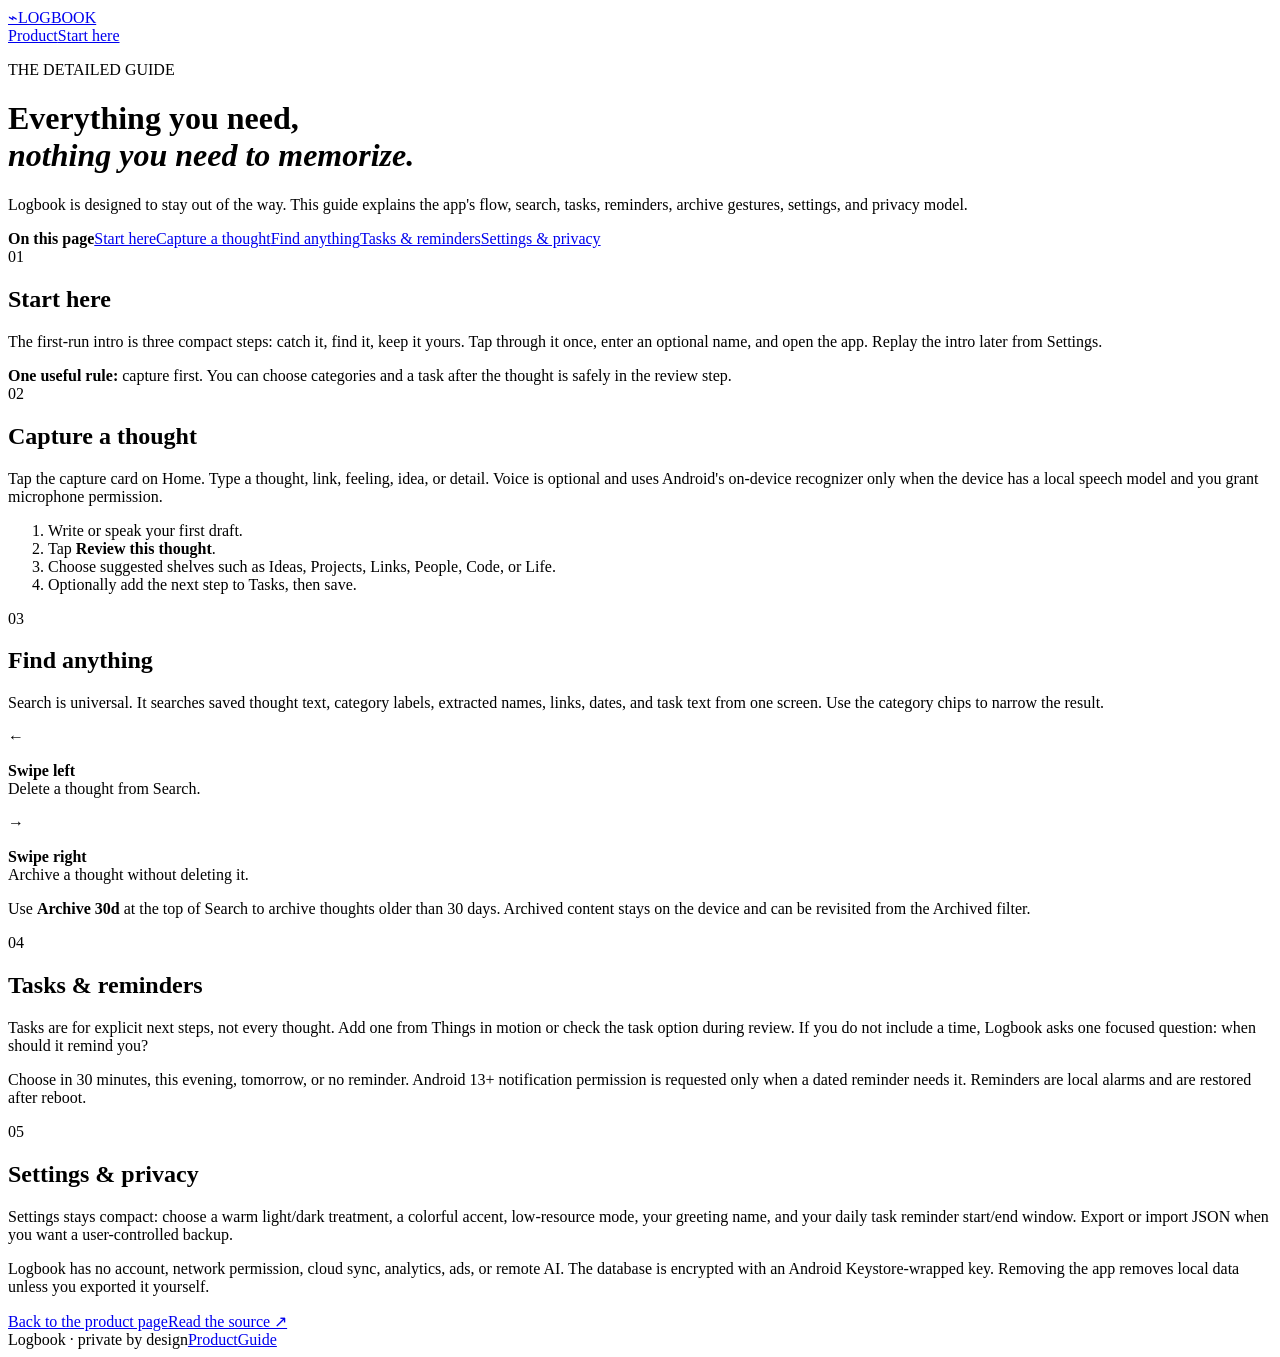
==== docs/guide.html @ 924b65ed "Revert "Use the existing Logbook mark on product pages" This reverts commit a0105488e9191dcb1bc52278" ====
<!doctype html>
<html lang="en"><head><meta charset="utf-8"><meta name="viewport" content="width=device-width,initial-scale=1"><title>How to use Logbook</title><meta name="description" content="A detailed guide to capturing, finding, archiving, and reminding yourself with Logbook."><link rel="stylesheet" href="/logbook/site.css"></head>
<body><header class="topbar"><a class="brand" href="./"><span class="mark">⌁</span><span>LOGBOOK</span></a><nav><a href="./">Product</a><a class="button small" href="#start">Start here</a></nav></header><main class="wrap guide"><div class="guide-intro"><p class="eyebrow">THE DETAILED GUIDE</p><h1>Everything you need,<br><em>nothing you need to memorize.</em></h1><p class="lede">Logbook is designed to stay out of the way. This guide explains the app's flow, search, tasks, reminders, archive gestures, settings, and privacy model.</p></div><aside class="toc"><b>On this page</b><a href="#start">Start here</a><a href="#capture">Capture a thought</a><a href="#find">Find anything</a><a href="#tasks">Tasks & reminders</a><a href="#settings">Settings & privacy</a></aside><section id="start" class="guide-section"><span class="number">01</span><div><h2>Start here</h2><p>The first-run intro is three compact steps: catch it, find it, keep it yours. Tap through it once, enter an optional name, and open the app. Replay the intro later from Settings.</p><div class="note"><b>One useful rule:</b> capture first. You can choose categories and a task after the thought is safely in the review step.</div></div></section><section id="capture" class="guide-section"><span class="number">02</span><div><h2>Capture a thought</h2><p>Tap the capture card on Home. Type a thought, link, feeling, idea, or detail. Voice is optional and uses Android's on-device recognizer only when the device has a local speech model and you grant microphone permission.</p><ol><li>Write or speak your first draft.</li><li>Tap <b>Review this thought</b>.</li><li>Choose suggested shelves such as Ideas, Projects, Links, People, Code, or Life.</li><li>Optionally add the next step to Tasks, then save.</li></ol></div></section><section id="find" class="guide-section"><span class="number">03</span><div><h2>Find anything</h2><p>Search is universal. It searches saved thought text, category labels, extracted names, links, dates, and task text from one screen. Use the category chips to narrow the result.</p><div class="gesture"><span>←</span><p><b>Swipe left</b><br>Delete a thought from Search.</p><span>→</span><p><b>Swipe right</b><br>Archive a thought without deleting it.</p></div><p>Use <b>Archive 30d</b> at the top of Search to archive thoughts older than 30 days. Archived content stays on the device and can be revisited from the Archived filter.</p></div></section><section id="tasks" class="guide-section"><span class="number">04</span><div><h2>Tasks & reminders</h2><p>Tasks are for explicit next steps, not every thought. Add one from Things in motion or check the task option during review. If you do not include a time, Logbook asks one focused question: when should it remind you?</p><p>Choose in 30 minutes, this evening, tomorrow, or no reminder. Android 13+ notification permission is requested only when a dated reminder needs it. Reminders are local alarms and are restored after reboot.</p></div></section><section id="settings" class="guide-section"><span class="number">05</span><div><h2>Settings & privacy</h2><p>Settings stays compact: choose a warm light/dark treatment, a colorful accent, low-resource mode, your greeting name, and your daily task reminder start/end window. Export or import JSON when you want a user-controlled backup.</p><p>Logbook has no account, network permission, cloud sync, analytics, ads, or remote AI. The database is encrypted with an Android Keystore-wrapped key. Removing the app removes local data unless you exported it yourself.</p><div class="actions"><a class="button" href="./">Back to the product page</a><a class="text-link" href="https://github.com/vijayarkananduri/logbook">Read the source ↗</a></div></div></section></main><footer class="wrap footer"><span>Logbook · private by design</span><a href="./">Product</a><a href="guide.html">Guide</a></footer></body></html>
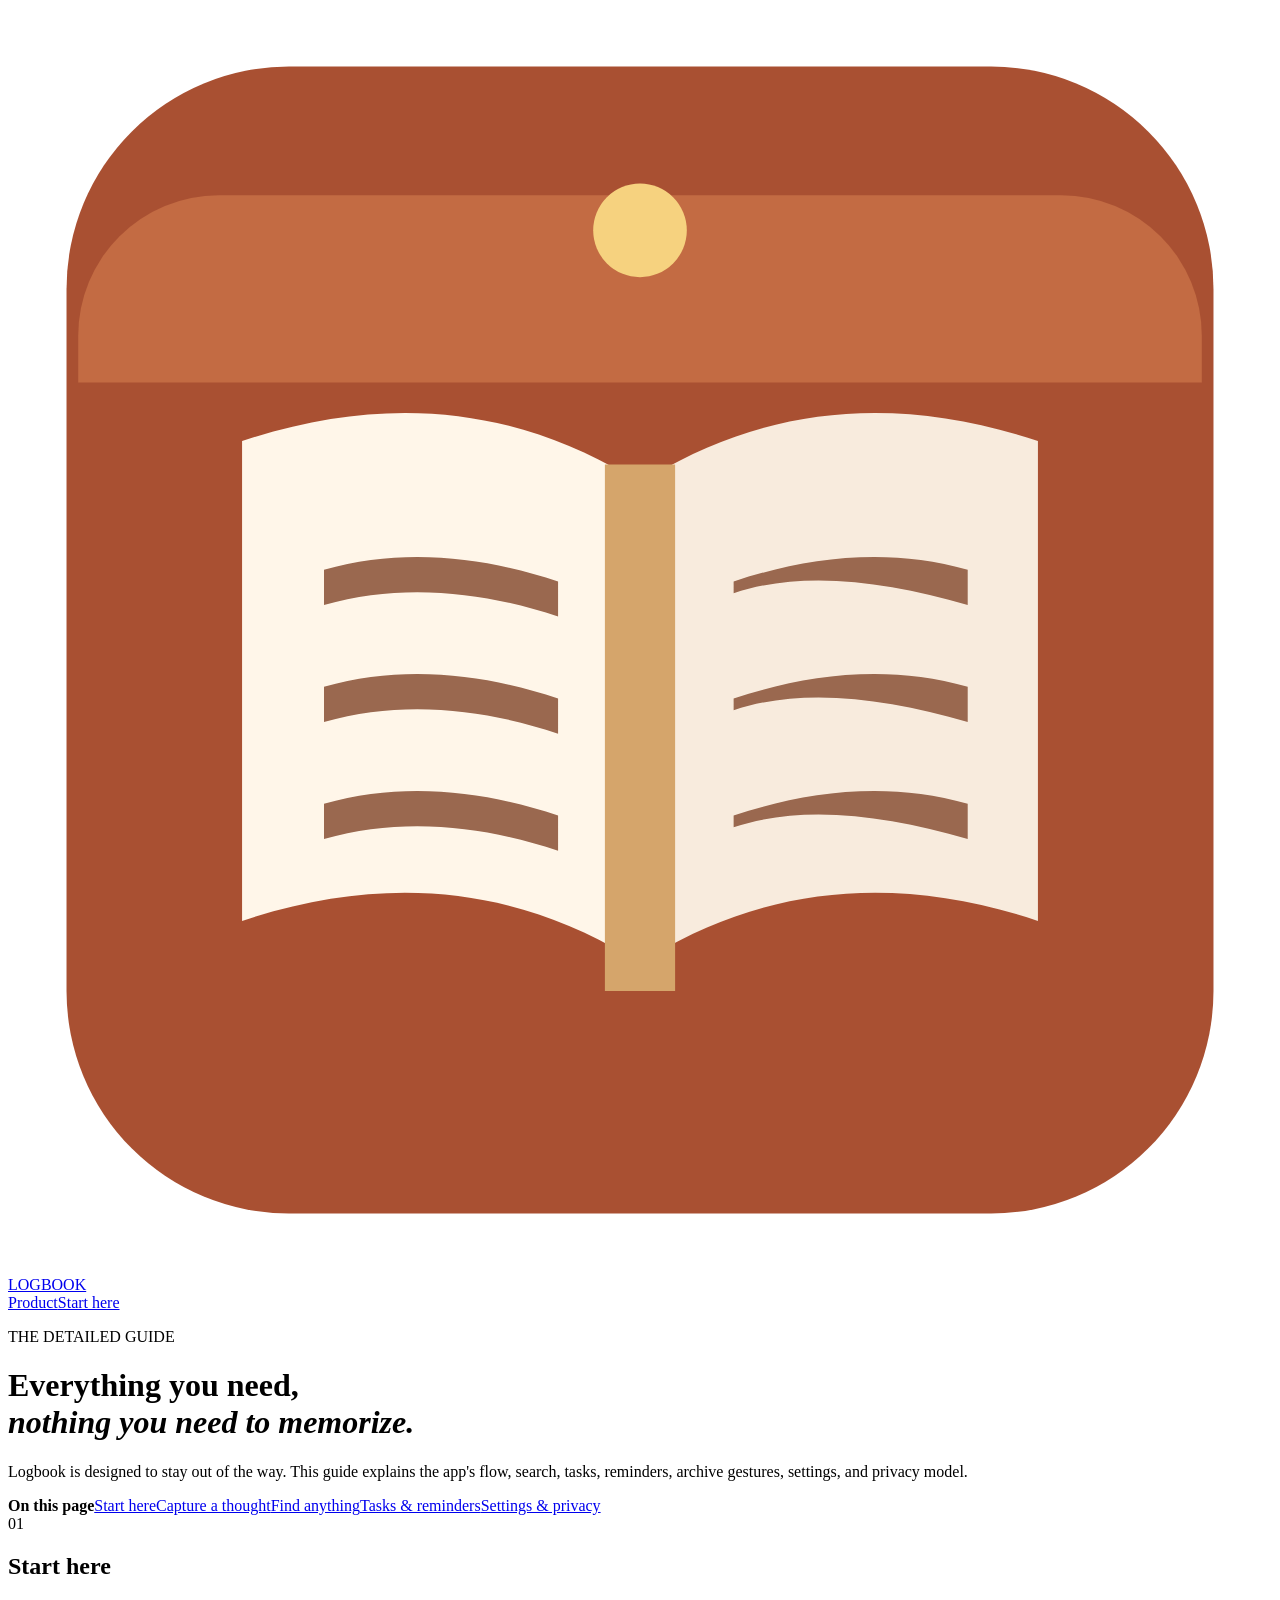
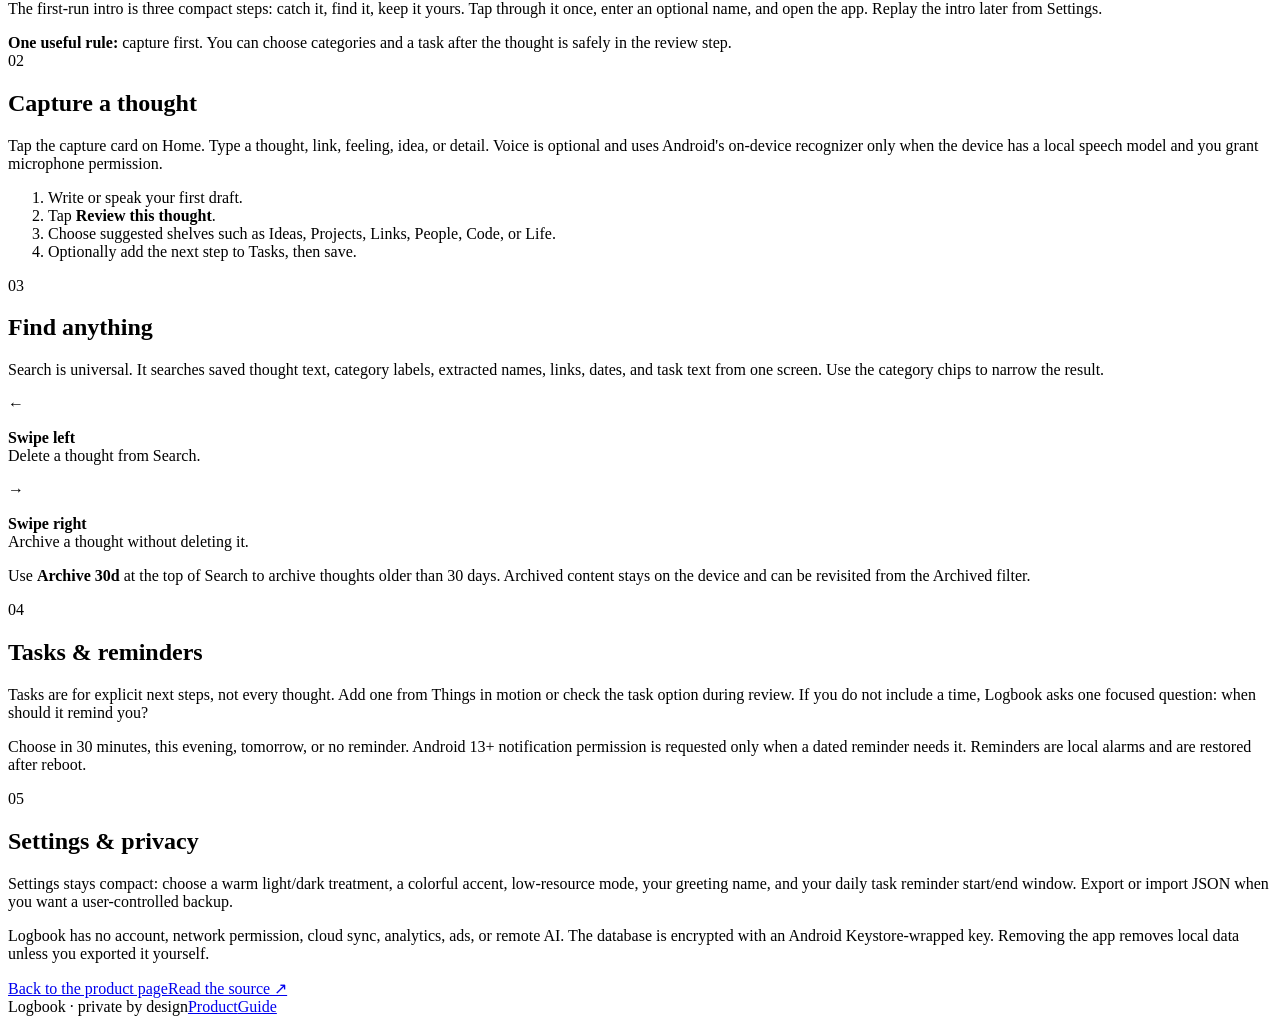
==== commit e2602886: "Revert "Use supplied cropped Logbook logo" This reverts commit 5c39957be92d2343771eed98148916af27f54" ====
--- a/docs/guide.html
+++ b/docs/guide.html
@@ -1,3 +1,3 @@
 <!doctype html>
 <html lang="en"><head><meta charset="utf-8"><meta name="viewport" content="width=device-width,initial-scale=1"><title>How to use Logbook</title><meta name="description" content="A detailed guide to capturing, finding, archiving, and reminding yourself with Logbook."><link rel="stylesheet" href="/logbook/site.css"></head>
-<body><header class="topbar"><a class="brand" href="./"><span class="mark">⌁</span><span>LOGBOOK</span></a><nav><a href="./">Product</a><a class="button small" href="#start">Start here</a></nav></header><main class="wrap guide"><div class="guide-intro"><p class="eyebrow">THE DETAILED GUIDE</p><h1>Everything you need,<br><em>nothing you need to memorize.</em></h1><p class="lede">Logbook is designed to stay out of the way. This guide explains the app's flow, search, tasks, reminders, archive gestures, settings, and privacy model.</p></div><aside class="toc"><b>On this page</b><a href="#start">Start here</a><a href="#capture">Capture a thought</a><a href="#find">Find anything</a><a href="#tasks">Tasks & reminders</a><a href="#settings">Settings & privacy</a></aside><section id="start" class="guide-section"><span class="number">01</span><div><h2>Start here</h2><p>The first-run intro is three compact steps: catch it, find it, keep it yours. Tap through it once, enter an optional name, and open the app. Replay the intro later from Settings.</p><div class="note"><b>One useful rule:</b> capture first. You can choose categories and a task after the thought is safely in the review step.</div></div></section><section id="capture" class="guide-section"><span class="number">02</span><div><h2>Capture a thought</h2><p>Tap the capture card on Home. Type a thought, link, feeling, idea, or detail. Voice is optional and uses Android's on-device recognizer only when the device has a local speech model and you grant microphone permission.</p><ol><li>Write or speak your first draft.</li><li>Tap <b>Review this thought</b>.</li><li>Choose suggested shelves such as Ideas, Projects, Links, People, Code, or Life.</li><li>Optionally add the next step to Tasks, then save.</li></ol></div></section><section id="find" class="guide-section"><span class="number">03</span><div><h2>Find anything</h2><p>Search is universal. It searches saved thought text, category labels, extracted names, links, dates, and task text from one screen. Use the category chips to narrow the result.</p><div class="gesture"><span>←</span><p><b>Swipe left</b><br>Delete a thought from Search.</p><span>→</span><p><b>Swipe right</b><br>Archive a thought without deleting it.</p></div><p>Use <b>Archive 30d</b> at the top of Search to archive thoughts older than 30 days. Archived content stays on the device and can be revisited from the Archived filter.</p></div></section><section id="tasks" class="guide-section"><span class="number">04</span><div><h2>Tasks & reminders</h2><p>Tasks are for explicit next steps, not every thought. Add one from Things in motion or check the task option during review. If you do not include a time, Logbook asks one focused question: when should it remind you?</p><p>Choose in 30 minutes, this evening, tomorrow, or no reminder. Android 13+ notification permission is requested only when a dated reminder needs it. Reminders are local alarms and are restored after reboot.</p></div></section><section id="settings" class="guide-section"><span class="number">05</span><div><h2>Settings & privacy</h2><p>Settings stays compact: choose a warm light/dark treatment, a colorful accent, low-resource mode, your greeting name, and your daily task reminder start/end window. Export or import JSON when you want a user-controlled backup.</p><p>Logbook has no account, network permission, cloud sync, analytics, ads, or remote AI. The database is encrypted with an Android Keystore-wrapped key. Removing the app removes local data unless you exported it yourself.</p><div class="actions"><a class="button" href="./">Back to the product page</a><a class="text-link" href="https://github.com/vijayarkananduri/logbook">Read the source ↗</a></div></div></section></main><footer class="wrap footer"><span>Logbook · private by design</span><a href="./">Product</a><a href="guide.html">Guide</a></footer></body></html>+<body><header class="topbar"><a class="brand" href="./"><img class="mark" src="logo.svg" alt="Logbook mark"><span>LOGBOOK</span></a><nav><a href="./">Product</a><a class="button small" href="#start">Start here</a></nav></header><main class="wrap guide"><div class="guide-intro"><p class="eyebrow">THE DETAILED GUIDE</p><h1>Everything you need,<br><em>nothing you need to memorize.</em></h1><p class="lede">Logbook is designed to stay out of the way. This guide explains the app's flow, search, tasks, reminders, archive gestures, settings, and privacy model.</p></div><aside class="toc"><b>On this page</b><a href="#start">Start here</a><a href="#capture">Capture a thought</a><a href="#find">Find anything</a><a href="#tasks">Tasks & reminders</a><a href="#settings">Settings & privacy</a></aside><section id="start" class="guide-section"><span class="number">01</span><div><h2>Start here</h2><p>The first-run intro is three compact steps: catch it, find it, keep it yours. Tap through it once, enter an optional name, and open the app. Replay the intro later from Settings.</p><div class="note"><b>One useful rule:</b> capture first. You can choose categories and a task after the thought is safely in the review step.</div></div></section><section id="capture" class="guide-section"><span class="number">02</span><div><h2>Capture a thought</h2><p>Tap the capture card on Home. Type a thought, link, feeling, idea, or detail. Voice is optional and uses Android's on-device recognizer only when the device has a local speech model and you grant microphone permission.</p><ol><li>Write or speak your first draft.</li><li>Tap <b>Review this thought</b>.</li><li>Choose suggested shelves such as Ideas, Projects, Links, People, Code, or Life.</li><li>Optionally add the next step to Tasks, then save.</li></ol></div></section><section id="find" class="guide-section"><span class="number">03</span><div><h2>Find anything</h2><p>Search is universal. It searches saved thought text, category labels, extracted names, links, dates, and task text from one screen. Use the category chips to narrow the result.</p><div class="gesture"><span>←</span><p><b>Swipe left</b><br>Delete a thought from Search.</p><span>→</span><p><b>Swipe right</b><br>Archive a thought without deleting it.</p></div><p>Use <b>Archive 30d</b> at the top of Search to archive thoughts older than 30 days. Archived content stays on the device and can be revisited from the Archived filter.</p></div></section><section id="tasks" class="guide-section"><span class="number">04</span><div><h2>Tasks & reminders</h2><p>Tasks are for explicit next steps, not every thought. Add one from Things in motion or check the task option during review. If you do not include a time, Logbook asks one focused question: when should it remind you?</p><p>Choose in 30 minutes, this evening, tomorrow, or no reminder. Android 13+ notification permission is requested only when a dated reminder needs it. Reminders are local alarms and are restored after reboot.</p></div></section><section id="settings" class="guide-section"><span class="number">05</span><div><h2>Settings & privacy</h2><p>Settings stays compact: choose a warm light/dark treatment, a colorful accent, low-resource mode, your greeting name, and your daily task reminder start/end window. Export or import JSON when you want a user-controlled backup.</p><p>Logbook has no account, network permission, cloud sync, analytics, ads, or remote AI. The database is encrypted with an Android Keystore-wrapped key. Removing the app removes local data unless you exported it yourself.</p><div class="actions"><a class="button" href="./">Back to the product page</a><a class="text-link" href="https://github.com/vijayarkananduri/logbook">Read the source ↗</a></div></div></section></main><footer class="wrap footer"><span>Logbook · private by design</span><a href="./">Product</a><a href="guide.html">Guide</a></footer></body></html>
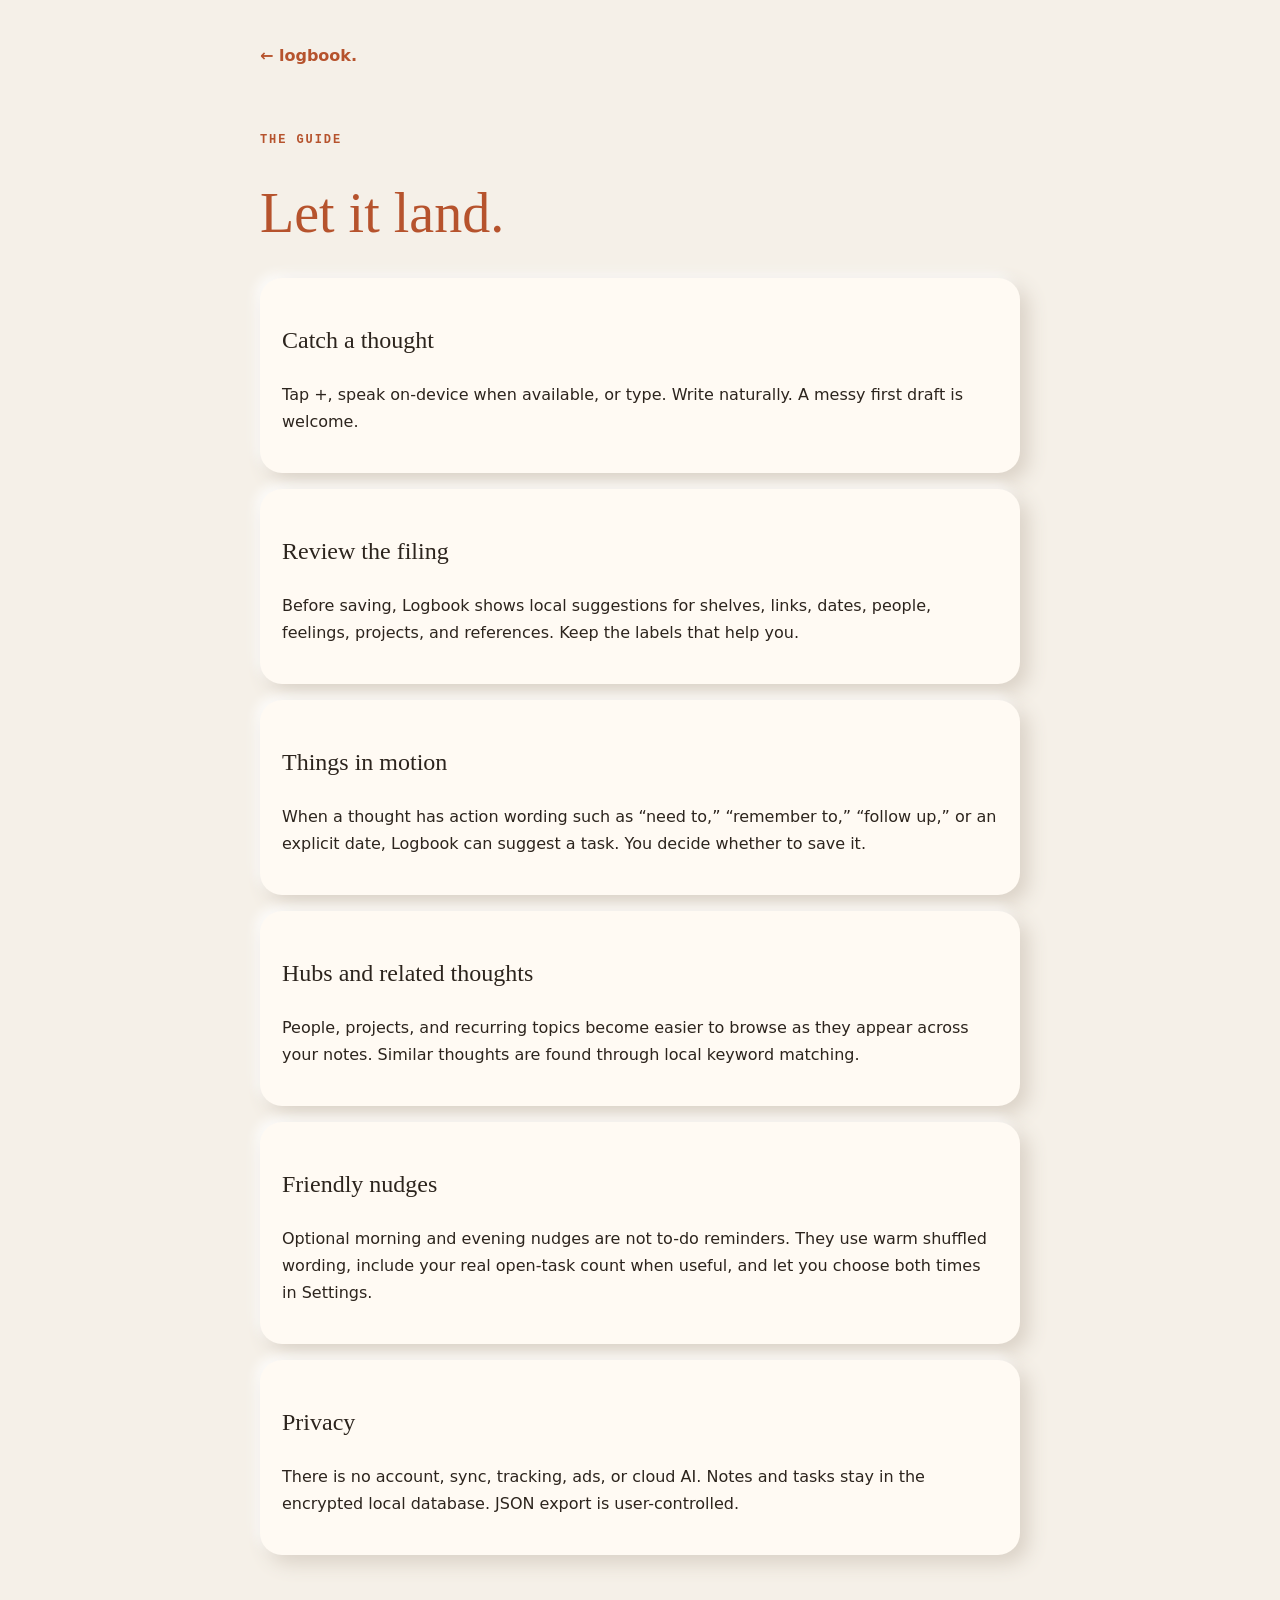
==== commit 6eaaf6fc: "Refresh Logbook depth splash and friendly nudges" ====
--- a/docs/guide.html
+++ b/docs/guide.html
@@ -1,3 +1 @@
-<!doctype html>
-<html lang="en"><head><meta charset="utf-8"><meta name="viewport" content="width=device-width,initial-scale=1"><title>How to use Logbook</title><meta name="description" content="A detailed guide to capturing, finding, archiving, and reminding yourself with Logbook."><link rel="stylesheet" href="/logbook/site.css"></head>
-<body><header class="topbar"><a class="brand" href="./"><img class="mark" src="logo.svg" alt="Logbook mark"><span>LOGBOOK</span></a><nav><a href="./">Product</a><a class="button small" href="#start">Start here</a></nav></header><main class="wrap guide"><div class="guide-intro"><p class="eyebrow">THE DETAILED GUIDE</p><h1>Everything you need,<br><em>nothing you need to memorize.</em></h1><p class="lede">Logbook is designed to stay out of the way. This guide explains the app's flow, search, tasks, reminders, archive gestures, settings, and privacy model.</p></div><aside class="toc"><b>On this page</b><a href="#start">Start here</a><a href="#capture">Capture a thought</a><a href="#find">Find anything</a><a href="#tasks">Tasks & reminders</a><a href="#settings">Settings & privacy</a></aside><section id="start" class="guide-section"><span class="number">01</span><div><h2>Start here</h2><p>The first-run intro is three compact steps: catch it, find it, keep it yours. Tap through it once, enter an optional name, and open the app. Replay the intro later from Settings.</p><div class="note"><b>One useful rule:</b> capture first. You can choose categories and a task after the thought is safely in the review step.</div></div></section><section id="capture" class="guide-section"><span class="number">02</span><div><h2>Capture a thought</h2><p>Tap the capture card on Home. Type a thought, link, feeling, idea, or detail. Voice is optional and uses Android's on-device recognizer only when the device has a local speech model and you grant microphone permission.</p><ol><li>Write or speak your first draft.</li><li>Tap <b>Review this thought</b>.</li><li>Choose suggested shelves such as Ideas, Projects, Links, People, Code, or Life.</li><li>Optionally add the next step to Tasks, then save.</li></ol></div></section><section id="find" class="guide-section"><span class="number">03</span><div><h2>Find anything</h2><p>Search is universal. It searches saved thought text, category labels, extracted names, links, dates, and task text from one screen. Use the category chips to narrow the result.</p><div class="gesture"><span>←</span><p><b>Swipe left</b><br>Delete a thought from Search.</p><span>→</span><p><b>Swipe right</b><br>Archive a thought without deleting it.</p></div><p>Use <b>Archive 30d</b> at the top of Search to archive thoughts older than 30 days. Archived content stays on the device and can be revisited from the Archived filter.</p></div></section><section id="tasks" class="guide-section"><span class="number">04</span><div><h2>Tasks & reminders</h2><p>Tasks are for explicit next steps, not every thought. Add one from Things in motion or check the task option during review. If you do not include a time, Logbook asks one focused question: when should it remind you?</p><p>Choose in 30 minutes, this evening, tomorrow, or no reminder. Android 13+ notification permission is requested only when a dated reminder needs it. Reminders are local alarms and are restored after reboot.</p></div></section><section id="settings" class="guide-section"><span class="number">05</span><div><h2>Settings & privacy</h2><p>Settings stays compact: choose a warm light/dark treatment, a colorful accent, low-resource mode, your greeting name, and your daily task reminder start/end window. Export or import JSON when you want a user-controlled backup.</p><p>Logbook has no account, network permission, cloud sync, analytics, ads, or remote AI. The database is encrypted with an Android Keystore-wrapped key. Removing the app removes local data unless you exported it yourself.</p><div class="actions"><a class="button" href="./">Back to the product page</a><a class="text-link" href="https://github.com/vijayarkananduri/logbook">Read the source ↗</a></div></div></section></main><footer class="wrap footer"><span>Logbook · private by design</span><a href="./">Product</a><a href="guide.html">Guide</a></footer></body></html>+<!doctype html><html lang="en"><head><meta charset="utf-8"><meta name="viewport" content="width=device-width,initial-scale=1"><title>Logbook guide</title><style>body{margin:0;background:#f5f0e8;color:#2c241d;font:16px/1.7 Manrope,system-ui,sans-serif}main{max-width:760px;margin:auto;padding:42px 24px}h1,h2{font-family:Georgia,serif;font-weight:400}h1{font-size:3.5rem;color:#b6532d;line-height:1}.eyebrow{letter-spacing:.16em;text-transform:uppercase;font:700 12px monospace;color:#b6532d}.card{background:#fffaf3;border-radius:22px;padding:22px;margin:16px 0;box-shadow:8px 8px 20px #d9d0c5,-4px -4px 12px #fff}.back{color:#b6532d;text-decoration:none;font-weight:700}li{margin:9px 0}</style></head><body><main><a class="back" href="index.html">← logbook.</a><div class="eyebrow" style="margin-top:64px">The guide</div><h1>Let it land.</h1><section class="card"><h2>Catch a thought</h2><p>Tap +, speak on-device when available, or type. Write naturally. A messy first draft is welcome.</p></section><section class="card"><h2>Review the filing</h2><p>Before saving, Logbook shows local suggestions for shelves, links, dates, people, feelings, projects, and references. Keep the labels that help you.</p></section><section class="card"><h2>Things in motion</h2><p>When a thought has action wording such as “need to,” “remember to,” “follow up,” or an explicit date, Logbook can suggest a task. You decide whether to save it.</p></section><section class="card"><h2>Hubs and related thoughts</h2><p>People, projects, and recurring topics become easier to browse as they appear across your notes. Similar thoughts are found through local keyword matching.</p></section><section class="card"><h2>Friendly nudges</h2><p>Optional morning and evening nudges are not to-do reminders. They use warm shuffled wording, include your real open-task count when useful, and let you choose both times in Settings.</p></section><section class="card"><h2>Privacy</h2><p>There is no account, sync, tracking, ads, or cloud AI. Notes and tasks stay in the encrypted local database. JSON export is user-controlled.</p></section></main></body></html>
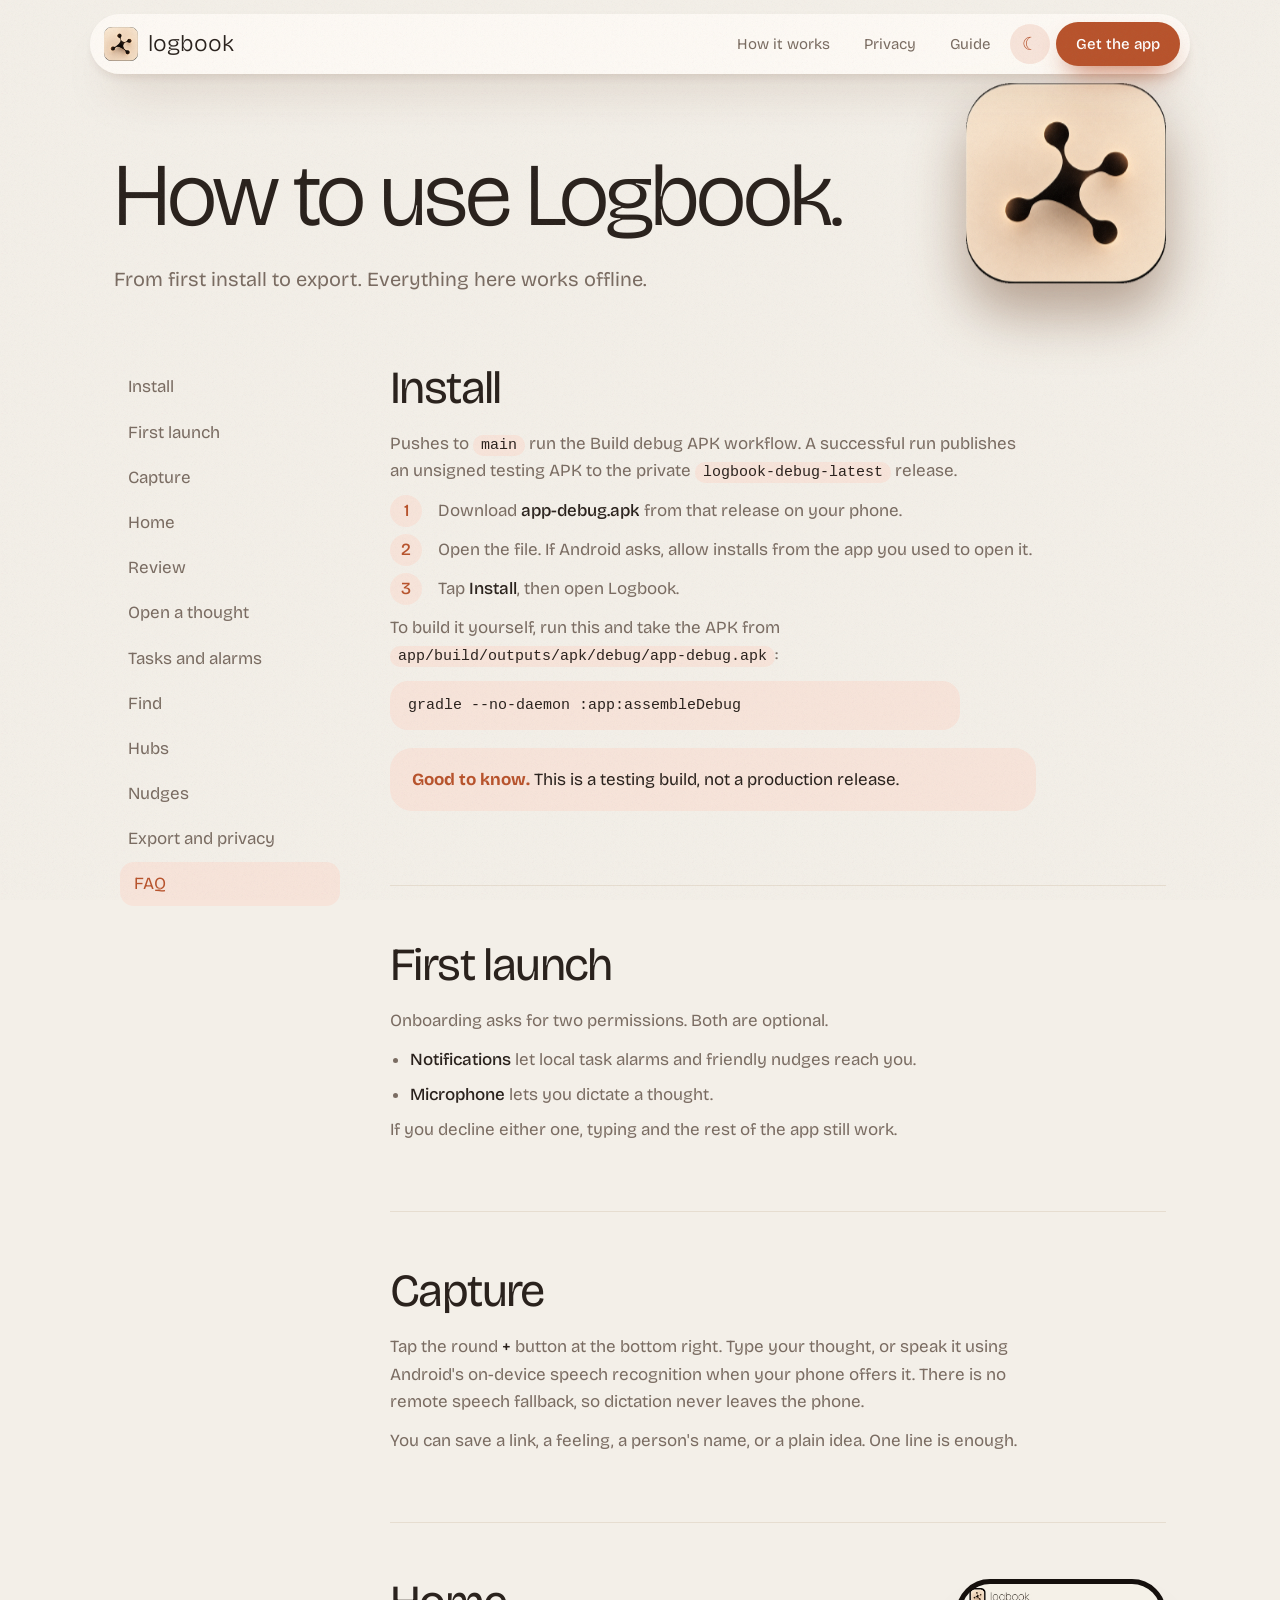
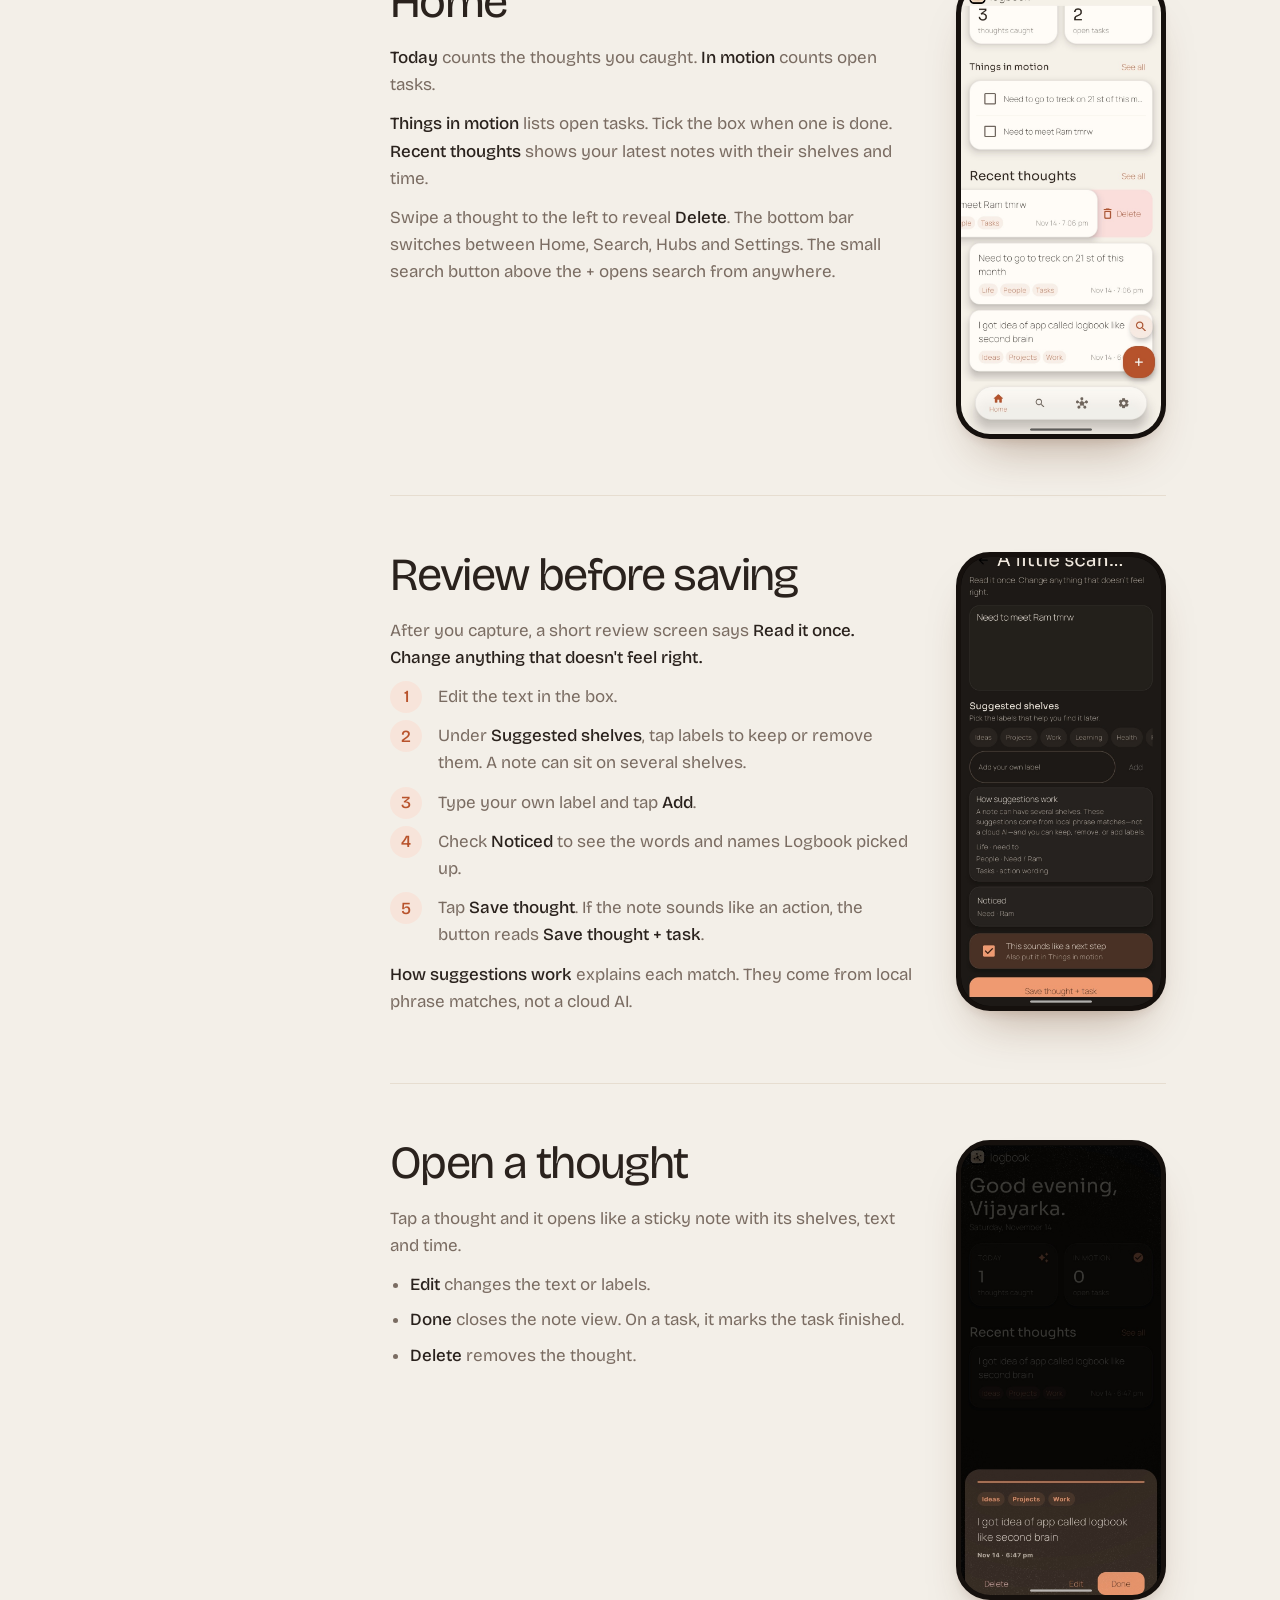
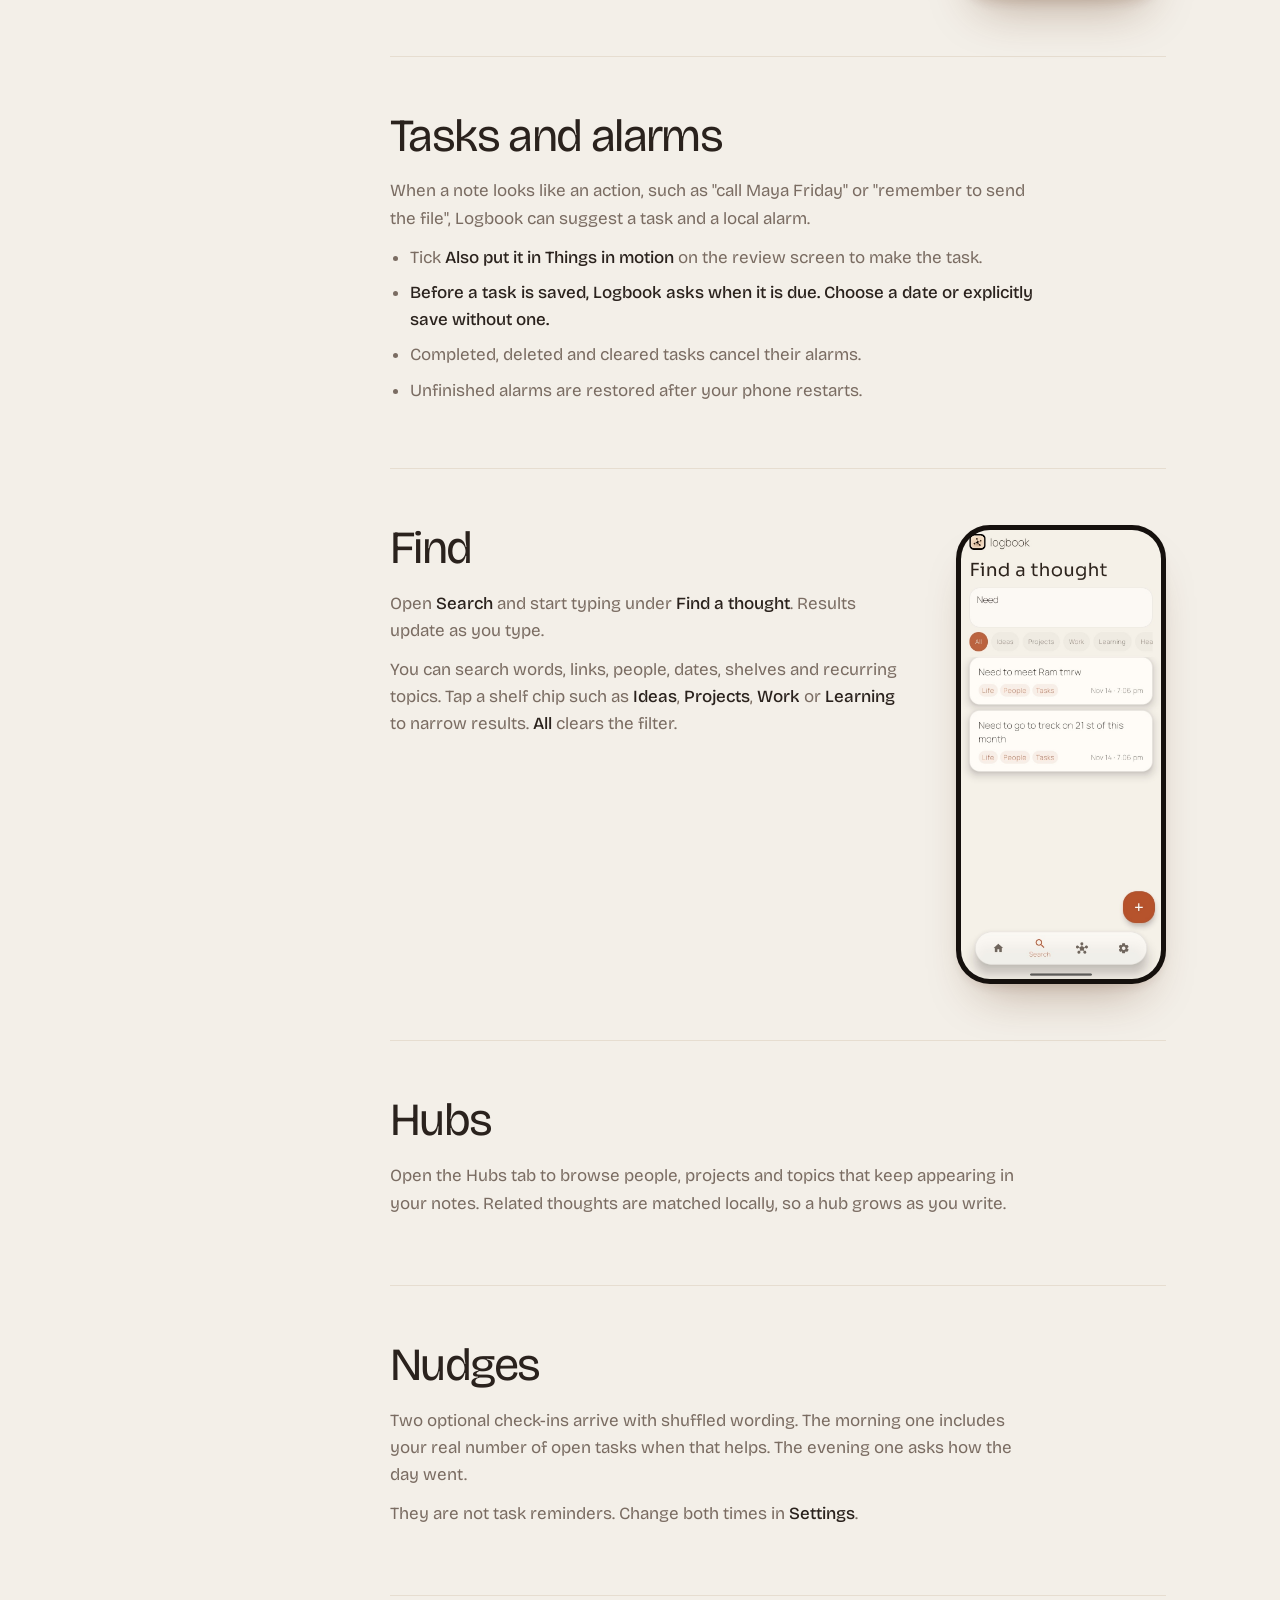
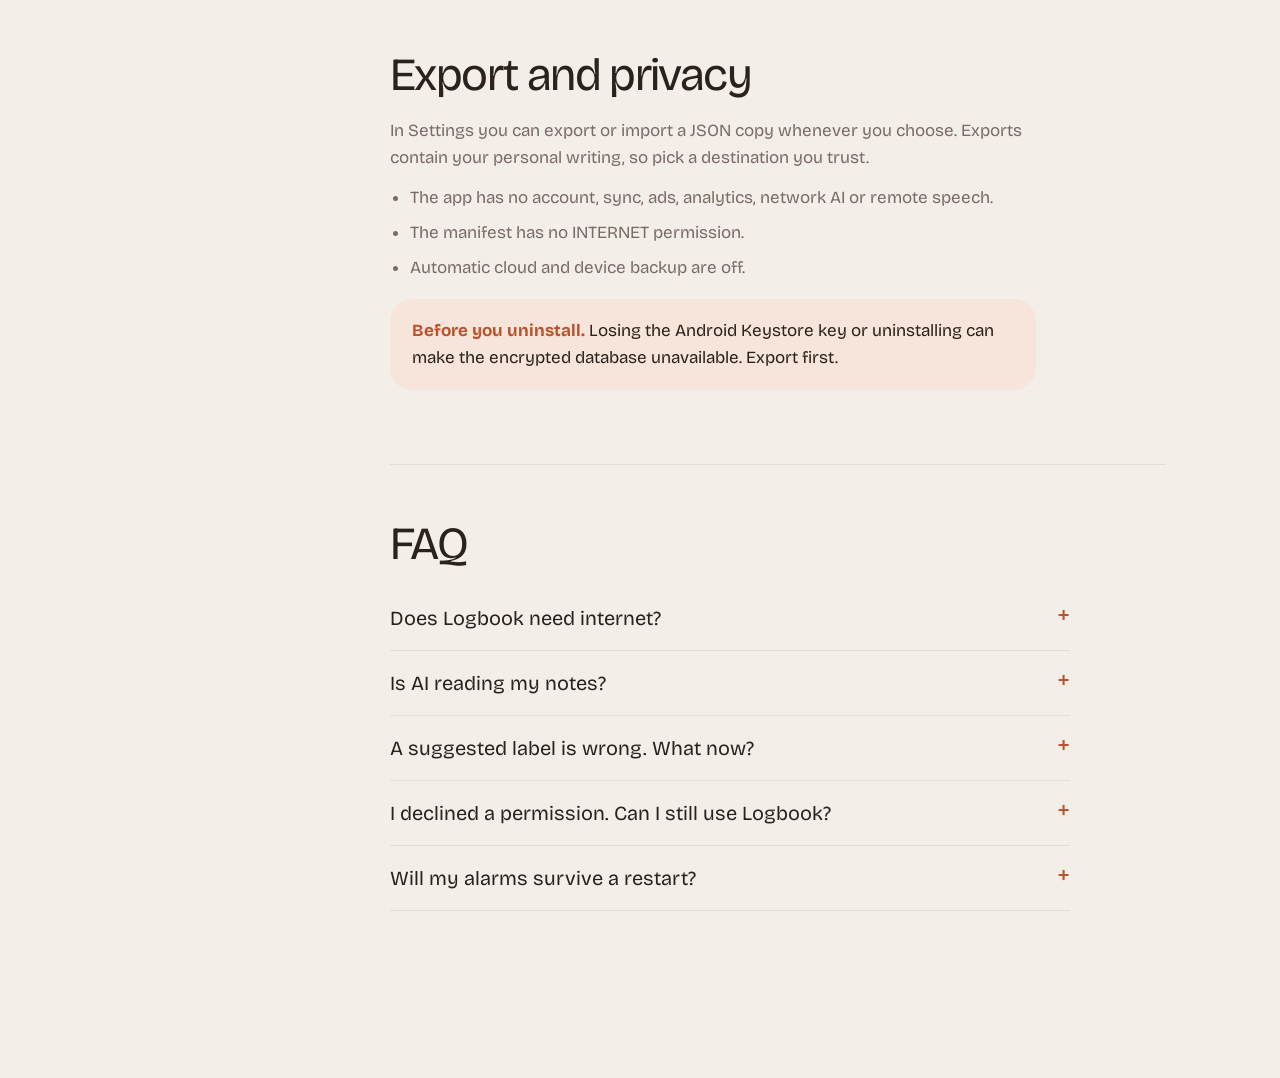
==== commit a78b7ffc: "Refresh GitHub Pages and improve task date flow" ====
--- a/docs/guide.html
+++ b/docs/guide.html
@@ -1 +1,23 @@
-<!doctype html><html lang="en"><head><meta charset="utf-8"><meta name="viewport" content="width=device-width,initial-scale=1"><title>Logbook guide</title><style>body{margin:0;background:#f5f0e8;color:#2c241d;font:16px/1.7 Manrope,system-ui,sans-serif}main{max-width:760px;margin:auto;padding:42px 24px}h1,h2{font-family:Georgia,serif;font-weight:400}h1{font-size:3.5rem;color:#b6532d;line-height:1}.eyebrow{letter-spacing:.16em;text-transform:uppercase;font:700 12px monospace;color:#b6532d}.card{background:#fffaf3;border-radius:22px;padding:22px;margin:16px 0;box-shadow:8px 8px 20px #d9d0c5,-4px -4px 12px #fff}.back{color:#b6532d;text-decoration:none;font-weight:700}li{margin:9px 0}</style></head><body><main><a class="back" href="index.html">← logbook.</a><div class="eyebrow" style="margin-top:64px">The guide</div><h1>Let it land.</h1><section class="card"><h2>Catch a thought</h2><p>Tap +, speak on-device when available, or type. Write naturally. A messy first draft is welcome.</p></section><section class="card"><h2>Review the filing</h2><p>Before saving, Logbook shows local suggestions for shelves, links, dates, people, feelings, projects, and references. Keep the labels that help you.</p></section><section class="card"><h2>Things in motion</h2><p>When a thought has action wording such as “need to,” “remember to,” “follow up,” or an explicit date, Logbook can suggest a task. You decide whether to save it.</p></section><section class="card"><h2>Hubs and related thoughts</h2><p>People, projects, and recurring topics become easier to browse as they appear across your notes. Similar thoughts are found through local keyword matching.</p></section><section class="card"><h2>Friendly nudges</h2><p>Optional morning and evening nudges are not to-do reminders. They use warm shuffled wording, include your real open-task count when useful, and let you choose both times in Settings.</p></section><section class="card"><h2>Privacy</h2><p>There is no account, sync, tracking, ads, or cloud AI. Notes and tasks stay in the encrypted local database. JSON export is user-controlled.</p></section></main></body></html>
+<!doctype html><html lang="en"><head><meta charset="utf-8"><meta name="viewport" content="width=device-width,initial-scale=1"><title>Logbook guide – how to use it</title><meta name="description" content="Install Logbook, capture thoughts, review labels, find anything, and manage tasks and nudges."><script>try{var t=localStorage.getItem("lb");document.documentElement.dataset.theme=t||(matchMedia("(prefers-color-scheme:dark)").matches?"dark":"light")}catch(e){}</script><link rel="preconnect" href="https://fonts.googleapis.com"><link rel="preconnect" href="https://fonts.gstatic.com" crossorigin><link href="https://fonts.googleapis.com/css2?family=Bricolage+Grotesque:opsz,wght@12..96,300..700&display=swap" rel="stylesheet"><link rel="icon" href="assets/icon.png"><link rel="stylesheet" href="assets/style.css"></head><body><div class="bar"></div><nav class="nav"><a class="brand" href="index.html"><img src="assets/icon.png" alt="">logbook</a><a class="l" href="index.html#how">How it works</a><a class="l" href="index.html#privacy">Privacy</a><a class="l" href="guide.html">Guide</a><button class="tg" aria-label="Toggle theme"></button><a class="btn" href="guide.html#install">Get the app</a></nav>
+<header class="ghero" data-pz><img class="px" data-speed="-.1" src="assets/icon.png" alt=""><h1>How to use Logbook.</h1><p>From first install to export. Everything here works offline.</p></header>
+<div class="gwrap"><nav class="toc" aria-label="Guide sections"><a href="#install">Install</a><a href="#first">First launch</a><a href="#capture">Capture</a><a href="#home">Home</a><a href="#review">Review</a><a href="#open">Open a thought</a><a href="#tasks">Tasks and alarms</a><a href="#find">Find</a><a href="#hubs">Hubs</a><a href="#nudges">Nudges</a><a href="#export">Export and privacy</a><a href="#faq">FAQ</a></nav>
+<main>
+<section class="sec" id="install"><h2>Install</h2><p>Pushes to <code>main</code> run the Build debug APK workflow. A successful run publishes an unsigned testing APK to the private <code>logbook-debug-latest</code> release.</p><ol><li>Download <b>app-debug.apk</b> from that release on your phone.</li><li>Open the file. If Android asks, allow installs from the app you used to open it.</li><li>Tap <b>Install</b>, then open Logbook.</li></ol><p>To build it yourself, run this and take the APK from <code>app/build/outputs/apk/debug/app-debug.apk</code>:</p><pre>gradle --no-daemon :app:assembleDebug</pre><div class="note"><b>Good to know.</b> This is a testing build, not a production release.</div></section>
+<section class="sec" id="first"><h2>First launch</h2><p>Onboarding asks for two permissions. Both are optional.</p><ul class="d"><li><b>Notifications</b> let local task alarms and friendly nudges reach you.</li><li><b>Microphone</b> lets you dictate a thought.</li></ul><p>If you decline either one, typing and the rest of the app still work.</p></section>
+<section class="sec" id="capture"><h2>Capture</h2><p>Tap the round <b>+</b> button at the bottom right. Type your thought, or speak it using Android's on-device speech recognition when your phone offers it. There is no remote speech fallback, so dictation never leaves the phone.</p><p>You can save a link, a feeling, a person's name, or a plain idea. One line is enough.</p></section>
+<section class="sec" id="home"><div class="row"><div><h2>Home</h2><p><b>Today</b> counts the thoughts you caught. <b>In motion</b> counts open tasks.</p><p><b>Things in motion</b> lists open tasks. Tick the box when one is done. <b>Recent thoughts</b> shows your latest notes with their shelves and time.</p><p>Swipe a thought to the left to reveal <b>Delete</b>. The bottom bar switches between Home, Search, Hubs and Settings. The small search button above the + opens search from anywhere.</p></div><div class="fig"><div class="phone" data-tilt><img src="assets/home.jpg" alt="Home screen"></div></div></div></section>
+<section class="sec" id="review"><div class="row"><div><h2>Review before saving</h2><p>After you capture, a short review screen says <b>Read it once. Change anything that doesn't feel right.</b></p><ol><li>Edit the text in the box.</li><li>Under <b>Suggested shelves</b>, tap labels to keep or remove them. A note can sit on several shelves.</li><li>Type your own label and tap <b>Add</b>.</li><li>Check <b>Noticed</b> to see the words and names Logbook picked up.</li><li>Tap <b>Save thought</b>. If the note sounds like an action, the button reads <b>Save thought + task</b>.</li></ol><p><b>How suggestions work</b> explains each match. They come from local phrase matches, not a cloud AI.</p></div><div class="fig"><div class="phone" data-tilt><img src="assets/scan.jpg" alt="Review screen"></div></div></div></section>
+<section class="sec" id="open"><div class="row"><div><h2>Open a thought</h2><p>Tap a thought and it opens like a sticky note with its shelves, text and time.</p><ul class="d"><li><b>Edit</b> changes the text or labels.</li><li><b>Done</b> closes the note view. On a task, it marks the task finished.</li><li><b>Delete</b> removes the thought.</li></ul></div><div class="fig"><div class="phone" data-tilt><img src="assets/note.jpg" alt="Sticky note view"></div></div></div></section>
+<section class="sec" id="tasks"><h2>Tasks and alarms</h2><p>When a note looks like an action, such as "call Maya Friday" or "remember to send the file", Logbook can suggest a task and a local alarm.</p><ul class="d"><li>Tick <b>Also put it in Things in motion</b> on the review screen to make the task.</li><li><b>Before a task is saved, Logbook asks when it is due. Choose a date or explicitly save without one.</b></li><li>Completed, deleted and cleared tasks cancel their alarms.</li><li>Unfinished alarms are restored after your phone restarts.</li></ul></section>
+<section class="sec" id="find"><div class="row"><div><h2>Find</h2><p>Open <b>Search</b> and start typing under <b>Find a thought</b>. Results update as you type.</p><p>You can search words, links, people, dates, shelves and recurring topics. Tap a shelf chip such as <b>Ideas</b>, <b>Projects</b>, <b>Work</b> or <b>Learning</b> to narrow results. <b>All</b> clears the filter.</p></div><div class="fig"><div class="phone" data-tilt><img src="assets/search.jpg" alt="Search screen"></div></div></div></section>
+<section class="sec" id="hubs"><h2>Hubs</h2><p>Open the Hubs tab to browse people, projects and topics that keep appearing in your notes. Related thoughts are matched locally, so a hub grows as you write.</p></section>
+<section class="sec" id="nudges"><h2>Nudges</h2><p>Two optional check-ins arrive with shuffled wording. The morning one includes your real number of open tasks when that helps. The evening one asks how the day went.</p><p>They are not task reminders. Change both times in <b>Settings</b>.</p></section>
+<section class="sec" id="export"><h2>Export and privacy</h2><p>In Settings you can export or import a JSON copy whenever you choose. Exports contain your personal writing, so pick a destination you trust.</p><ul class="d"><li>The app has no account, sync, ads, analytics, network AI or remote speech.</li><li>The manifest has no INTERNET permission.</li><li>Automatic cloud and device backup are off.</li></ul><div class="note"><b>Before you uninstall.</b> Losing the Android Keystore key or uninstalling can make the encrypted database unavailable. Export first.</div></section>
+<section class="sec" id="faq"><h2>FAQ</h2>
+<details><summary>Does Logbook need internet?</summary><p>No. The app is not allowed to use the network at all.</p></details>
+<details><summary>Is AI reading my notes?</summary><p>No. Labels, dates, tasks and related thoughts come from deterministic rules on your phone.</p></details>
+<details><summary>A suggested label is wrong. What now?</summary><p>Tap it on the review screen to remove it, or add your own. Your choice is what gets saved.</p></details>
+<details><summary>I declined a permission. Can I still use Logbook?</summary><p>Yes. Without notifications you won't get alarms or nudges. Without the microphone you can still type.</p></details>
+<details><summary>Will my alarms survive a restart?</summary><p>Yes. Unfinished task alarms are restored after reboot.</p></details>
+</section></main></div>
+<script src="assets/main.js"></script></body></html>
--- a/docs/assets/style.css
+++ b/docs/assets/style.css
@@ -0,0 +1,96 @@
+*{box-sizing:border-box;margin:0}
+html{scroll-behavior:smooth;scroll-padding-top:90px}
+:root{--bg:#F3EFE8;--card:#FFFCF7;--ink:#2A221D;--mut:#7A6C62;--acc:#B8532C;--on:#fff;--pe:#F0966F;--line:#E6DDD0;--chip:#F7E4DA;--sh:0 28px 50px -24px rgba(90,45,15,.4),0 6px 14px -6px rgba(90,45,15,.18)}
+[data-theme=dark]{--bg:#1C1714;--card:#27201C;--ink:#F3EBE2;--mut:#A99A8E;--acc:#F0966F;--on:#2A1509;--line:#3A302A;--chip:#4A2F24;--sh:0 28px 50px -24px #000,0 6px 14px -6px #000}
+body{font:400 17px/1.6 'Bricolage Grotesque',system-ui,sans-serif;background:var(--bg);color:var(--ink);overflow-x:hidden;transition:background .4s,color .4s}
+body:before{content:"";position:fixed;inset:0;z-index:100;pointer-events:none;opacity:.05;background:url("data:image/svg+xml,%3Csvg xmlns='http://www.w3.org/2000/svg' width='160' height='160'%3E%3Cfilter id='n'%3E%3CfeTurbulence baseFrequency='.9' numOctaves='2'/%3E%3C/filter%3E%3Crect width='100%25' height='100%25' filter='url(%23n)'/%3E%3C/svg%3E")}
+a{color:var(--acc)}img{max-width:100%}
+:focus-visible{outline:3px solid var(--acc);outline-offset:3px;border-radius:8px}
+.bar{position:fixed;top:0;left:0;width:100%;height:3px;background:var(--acc);transform-origin:0;transform:scaleX(var(--p,0));z-index:120}
+.nav{position:fixed;inset:14px 14px auto;z-index:90;display:flex;align-items:center;gap:6px;max-width:1100px;margin:auto;padding:8px 10px 8px 14px;border-radius:999px;background:color-mix(in srgb,var(--card) 80%,transparent);backdrop-filter:blur(16px);-webkit-backdrop-filter:blur(16px);box-shadow:var(--sh)}
+.brand{display:flex;align-items:center;gap:10px;font-size:23px;font-weight:300;color:var(--ink);text-decoration:none;margin-right:auto}
+.brand img{width:34px;height:34px}
+.nav a.l{padding:8px 14px;border-radius:999px;color:var(--mut);text-decoration:none;font-size:15px}.nav a.l:hover{color:var(--ink);background:var(--chip)}
+.tg{width:40px;height:40px;border-radius:50%;border:0;background:var(--chip);color:var(--acc);font-size:18px;cursor:pointer}
+.btn{display:inline-flex;align-items:center;padding:14px 26px;border-radius:999px;background:var(--acc);color:var(--on);text-decoration:none;font-weight:500;box-shadow:0 14px 28px -12px var(--acc);transition:transform .25s,box-shadow .25s}
+.btn:hover{transform:translateY(-3px) scale(1.03);box-shadow:0 22px 34px -12px var(--acc)}
+.btn.g{background:var(--chip);color:var(--acc);box-shadow:none}
+.nav .btn{padding:10px 20px;font-size:15px}
+@media(max-width:700px){.nav a.l{display:none}}
+h1,h2{font-weight:300;letter-spacing:-.035em;line-height:1.02}
+h2{font-size:clamp(34px,5vw,64px)}
+.mut{color:var(--mut)}
+/* parallax */
+.px{position:absolute;transform:translate3d(calc(var(--mx,0)*var(--d,0)*1px),calc(var(--sy,0)*1px + var(--my,0)*var(--d,0)*1px),0) rotate(var(--rot,0deg));transition:transform .18s ease-out;will-change:transform}
+.phone{position:relative;width:100%;aspect-ratio:720/1576;border-radius:34px;overflow:hidden;border:5px solid #15100d;background:#000;box-shadow:var(--sh),0 0 0 1px rgba(255,255,255,.07)}
+.phone img{width:100%;height:100%;display:block;object-fit:cover}
+.blob{position:absolute;border-radius:50%;filter:blur(80px);opacity:.45;z-index:-1}
+/* hero */
+.hero{position:relative;min-height:100svh;display:grid;grid-template-columns:1.05fr .95fr;align-items:center;gap:20px;max-width:1200px;margin:auto;padding:120px 24px 60px}
+.hero h1{font-size:clamp(46px,7.2vw,104px)}
+.hero h1 span{display:inline-block;opacity:0;transform:translateY(70%) rotate(5deg);animation:up .9s cubic-bezier(.2,.8,.2,1) forwards;animation-delay:calc(var(--i)*90ms + 150ms)}
+@keyframes up{to{opacity:1;transform:none}}
+.hero p{max-width:30em;margin:26px 0 34px;font-size:20px;color:var(--mut)}
+.cta-row{display:flex;gap:12px;flex-wrap:wrap}
+.hero small{display:block;margin-top:22px;color:var(--mut)}
+.stage{position:relative;width:100%;aspect-ratio:1/1.3;perspective:1400px}
+.l1{left:25%;top:0;width:50%;z-index:3;--d:26}.l2{left:-3%;top:22%;width:38%;--rot:-8deg;--d:12;z-index:2}.l3{right:-3%;top:12%;width:38%;--rot:7deg;--d:44;z-index:4}
+.l4{left:6%;bottom:2%;width:23%;--rot:-10deg;--d:64;z-index:5;filter:drop-shadow(0 26px 24px rgba(90,45,15,.45))}
+/* shelves */
+.shelves{padding:110px 24px;text-align:center}
+.chips{max-width:900px;margin:50px auto 0;display:flex;flex-wrap:wrap;justify-content:center;gap:16px}
+.chips span{position:relative;display:inline-block;padding:12px 28px;border-radius:999px;background:var(--chip);color:var(--acc);font-size:22px;box-shadow:var(--sh);transform:translateY(calc(var(--sy,0)*1px))}
+/* pinned */
+.pin{height:420vh;position:relative}
+.sticky{position:sticky;top:0;height:100svh;max-width:1200px;margin:auto;padding:0 24px;display:grid;grid-template-columns:1fr 1fr;gap:40px;align-items:center}
+.steps{position:relative;height:340px}
+.step{position:absolute;inset:0;opacity:0;transform:translateY(40px);transition:opacity .6s,transform .7s cubic-bezier(.2,.8,.2,1);pointer-events:none}
+.step.on{opacity:1;transform:none;pointer-events:auto}
+.step h2{margin-bottom:20px}.step p{font-size:20px;color:var(--mut);max-width:26em}
+.dots{position:absolute;left:0;bottom:-30px;display:flex;gap:8px}.dots i{width:10px;height:10px;border-radius:9px;background:var(--line);transition:.4s}.dots i.on{width:34px;background:var(--acc)}
+.pstage{position:relative;height:min(80svh,690px);aspect-ratio:720/1576;margin:auto;transform:perspective(1200px) rotateY(calc((var(--pp,0) - .5)*34deg)) rotateX(4deg);transition:transform .15s linear}
+.pstage:before{content:"";position:absolute;inset:-18%;border-radius:50%;background:radial-gradient(var(--pe),transparent 65%);opacity:.35;transform:scale(calc(.7 + var(--pp,0)*.5));z-index:-1}
+.pstage .phone img{position:absolute;inset:0;opacity:0;transform:scale(1.07);transition:opacity .7s,transform .9s cubic-bezier(.2,.8,.2,1)}
+.pstage .phone img.on{opacity:1;transform:none}
+@media(max-width:820px){.hero{grid-template-columns:1fr;padding-top:110px}.sticky{grid-template-columns:1fr;gap:10px;align-content:center}.pstage{height:42svh;order:-1}.steps{height:250px}.step p{font-size:18px}.step h2{font-size:34px}}
+/* cards */
+.under{max-width:1100px;margin:0 auto;padding:110px 24px}
+.grid2{display:grid;grid-template-columns:1fr 1fr;gap:20px;margin-top:50px}
+.card{background:var(--card);border:1px solid var(--line);border-radius:28px;padding:32px;box-shadow:var(--sh);transition:transform .2s ease-out,box-shadow .3s;transform-style:preserve-3d}
+.card h3{font-size:28px;font-weight:400;letter-spacing:-.02em;margin-bottom:10px;line-height:1.15}
+.card p{color:var(--mut)}
+.mock{margin:22px 0 0;padding:16px 18px;border-radius:20px;background:var(--bg);display:flex;gap:14px;align-items:center;transform:translateZ(40px);box-shadow:0 12px 24px -14px rgba(60,30,10,.5)}
+.mock i{flex:none;width:26px;height:26px;border-radius:8px;background:var(--acc);display:grid;place-items:center;color:var(--on);font-style:normal;font-size:15px}
+.mock b{display:block;font-weight:500}.mock span{font-size:15px;color:var(--mut)}
+@media(max-width:820px){.grid2,.facts{grid-template-columns:1fr!important}.fact.w{grid-column:auto!important}}
+.priv{--card:#27201C;--ink:#F3EBE2;--mut:#A99A8E;--acc:#F0966F;--line:#3A302A;--sh:0 28px 50px -24px #000;background:#1C1714;color:var(--ink);border-radius:56px 56px 0 0;padding:120px 24px;margin-top:40px;position:relative;overflow:hidden}
+.priv .in{max-width:1100px;margin:auto}
+.facts{display:grid;grid-template-columns:repeat(3,1fr);gap:18px;margin-top:56px}
+.fact{background:var(--card);border:1px solid var(--line);border-radius:28px;padding:30px;min-height:190px;transition:transform .2s ease-out}
+.fact.w{grid-column:span 2}.fact b{display:block;font-size:34px;font-weight:300;letter-spacing:-.025em;line-height:1.1;margin-bottom:12px}.fact p{color:var(--mut)}
+.end{position:relative;text-align:center;padding:130px 24px 70px;background:#1C1714;color:#F3EBE2;--mut:#A99A8E;--acc:#F0966F;--on:#2A1509;--chip:#4A2F24}
+.end .ic{width:130px;height:130px;margin:0 auto 34px;display:block;position:relative;filter:drop-shadow(0 30px 30px rgba(0,0,0,.6));transform:translateY(calc(var(--sy,0)*1px)) rotate(calc(var(--sy,0)*.2deg))}
+.end .cta-row{justify-content:center;margin-top:34px}
+footer{max-width:1100px;margin:70px auto 0;padding-top:26px;border-top:1px solid #3A302A;color:#A99A8E;font-size:15px}
+/* reveal */
+.rv{opacity:0;transform:translateY(34px);transition:opacity .8s,transform .9s cubic-bezier(.2,.8,.2,1)}.rv.in{opacity:1;transform:none}
+/* guide */
+.ghero{position:relative;max-width:1100px;margin:auto;padding:150px 24px 70px}
+.ghero h1{font-size:clamp(44px,7vw,92px);max-width:9em}.ghero p{margin-top:22px;font-size:20px;color:var(--mut);max-width:28em}
+.ghero .px{right:24px;top:110px;width:clamp(110px,18vw,200px);--d:30;filter:drop-shadow(0 30px 28px rgba(90,45,15,.4))}
+.gwrap{display:grid;grid-template-columns:220px 1fr;gap:56px;max-width:1100px;margin:auto;padding:0 24px 110px}
+.toc{position:sticky;top:96px;align-self:start;display:flex;flex-direction:column;gap:2px}
+.toc a{padding:8px 14px;border-radius:14px;color:var(--mut);text-decoration:none;transition:.25s}.toc a:hover{color:var(--ink)}.toc a.on{background:var(--chip);color:var(--acc);transform:translateX(6px)}
+.sec{padding:56px 0;border-top:1px solid var(--line)}.sec:first-child{border:0;padding-top:0}
+.sec h2{font-size:clamp(30px,4vw,46px);font-weight:400;margin-bottom:18px}
+.sec p,.sec li{max-width:38em;color:var(--mut);margin-bottom:12px}.sec p b,.sec li b{color:var(--ink);font-weight:500}
+.row{display:grid;grid-template-columns:1fr 210px;gap:44px;align-items:start}
+.fig{position:sticky;top:110px}.fig .phone{transition:transform .2s ease-out;box-shadow:var(--sh)}
+ol{list-style:none;counter-reset:s;padding:0}ol li{counter-increment:s;position:relative;padding-left:48px;margin-bottom:16px}
+ol li:before{content:counter(s);position:absolute;left:0;top:-2px;width:32px;height:32px;border-radius:50%;background:var(--chip);color:var(--acc);display:grid;place-items:center;font-weight:500}
+ul.d{padding-left:20px}ul.d li{margin-bottom:8px}
+code,pre{font:15px ui-monospace,Menlo,monospace;background:var(--chip);border-radius:10px;padding:2px 8px;color:var(--ink)}pre{padding:16px 18px;border-radius:18px;overflow-x:auto;max-width:38em;margin-bottom:14px}
+.note{max-width:38em;padding:18px 22px;border-radius:22px;background:var(--chip);margin:18px 0;color:var(--ink)}.note b{color:var(--acc)}
+details{max-width:40em;border-bottom:1px solid var(--line);padding:16px 0}summary{cursor:pointer;font-size:20px;font-weight:400;list-style:none;display:flex;justify-content:space-between;gap:20px}summary:after{content:"+";color:var(--acc);font-size:26px;line-height:1;transition:transform .3s}details[open] summary:after{transform:rotate(45deg)}details p{margin:12px 0 0}
+@media(max-width:860px){.gwrap{grid-template-columns:1fr;gap:10px}.toc{position:sticky;top:76px;z-index:20;flex-direction:row;overflow-x:auto;background:var(--bg);padding:8px 0;margin:0 -24px;padding:8px 24px}.toc a{white-space:nowrap}.row{grid-template-columns:1fr}.fig{position:static;width:200px}.ghero .px{opacity:.35}}
+@media(prefers-reduced-motion:reduce){*{animation:none!important;transition:none!important;scroll-behavior:auto!important}.hero h1 span,.rv{opacity:1;transform:none}.px{transform:none}}
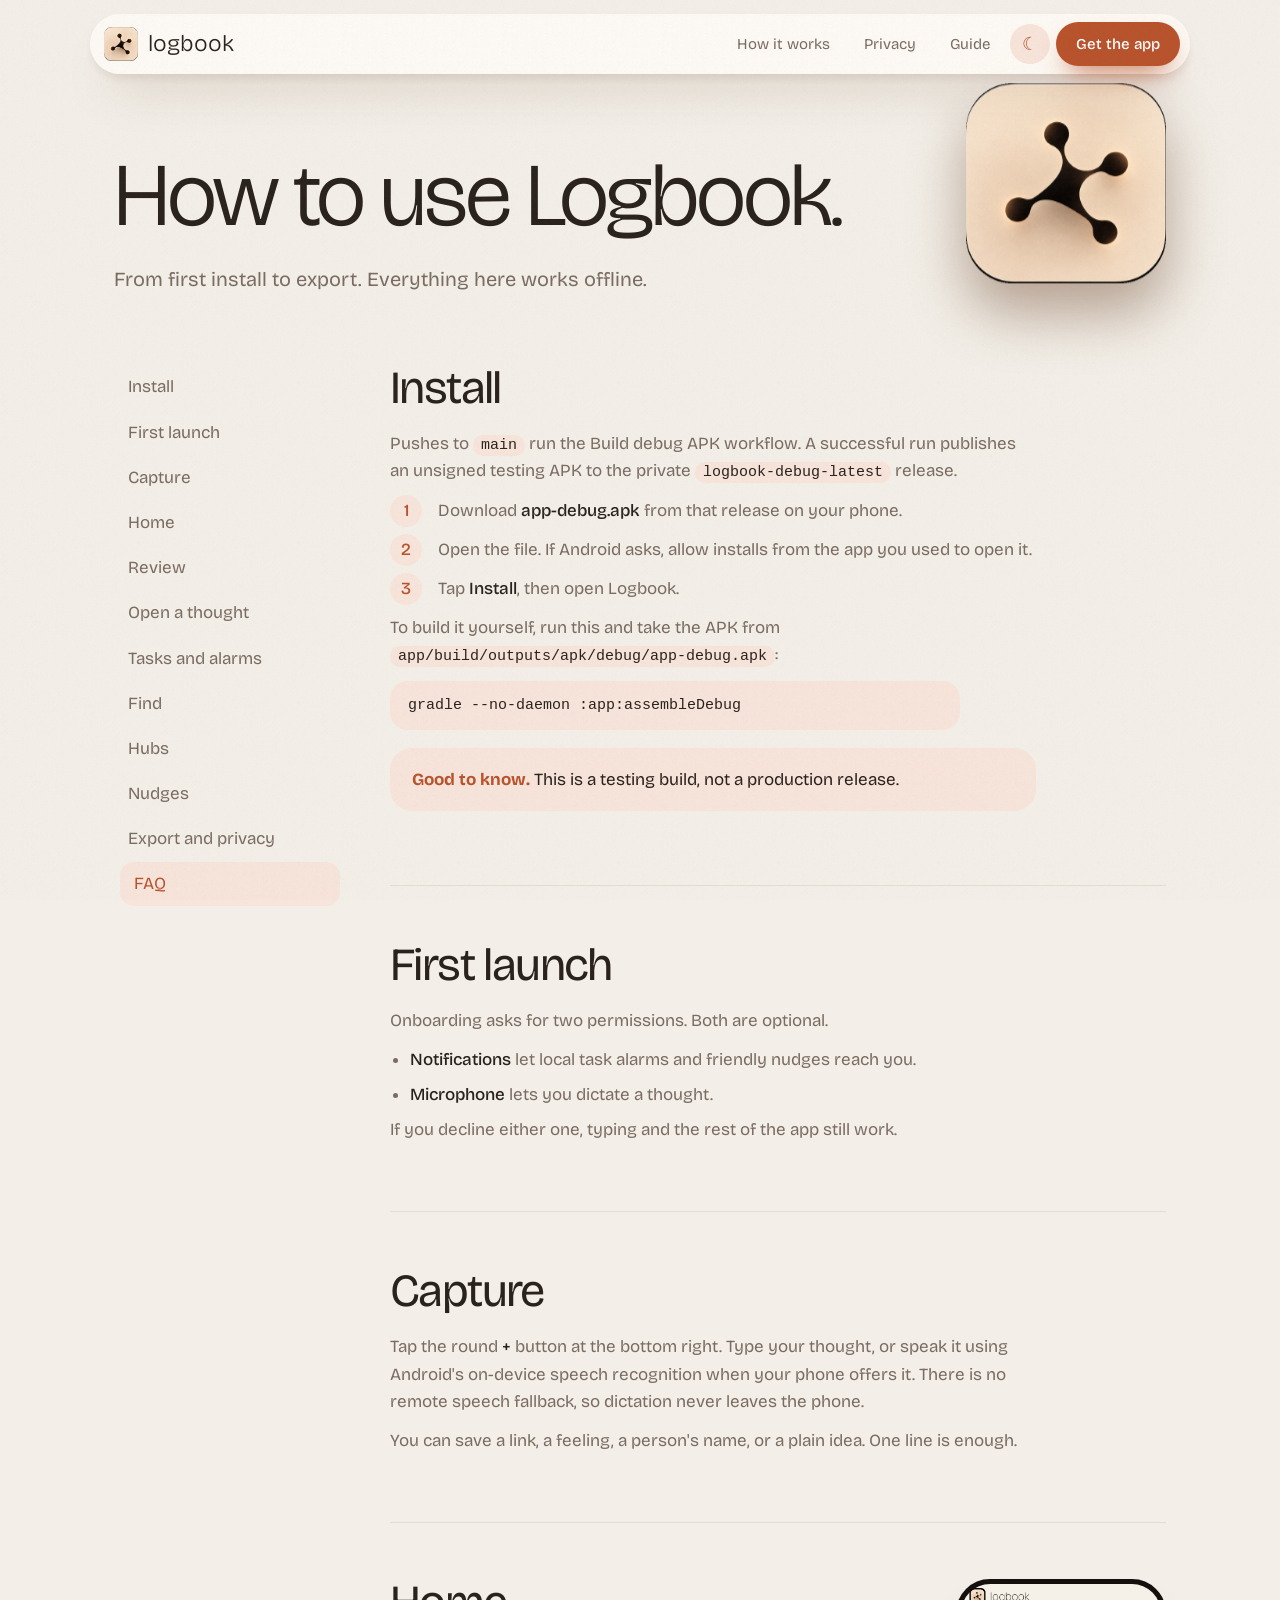
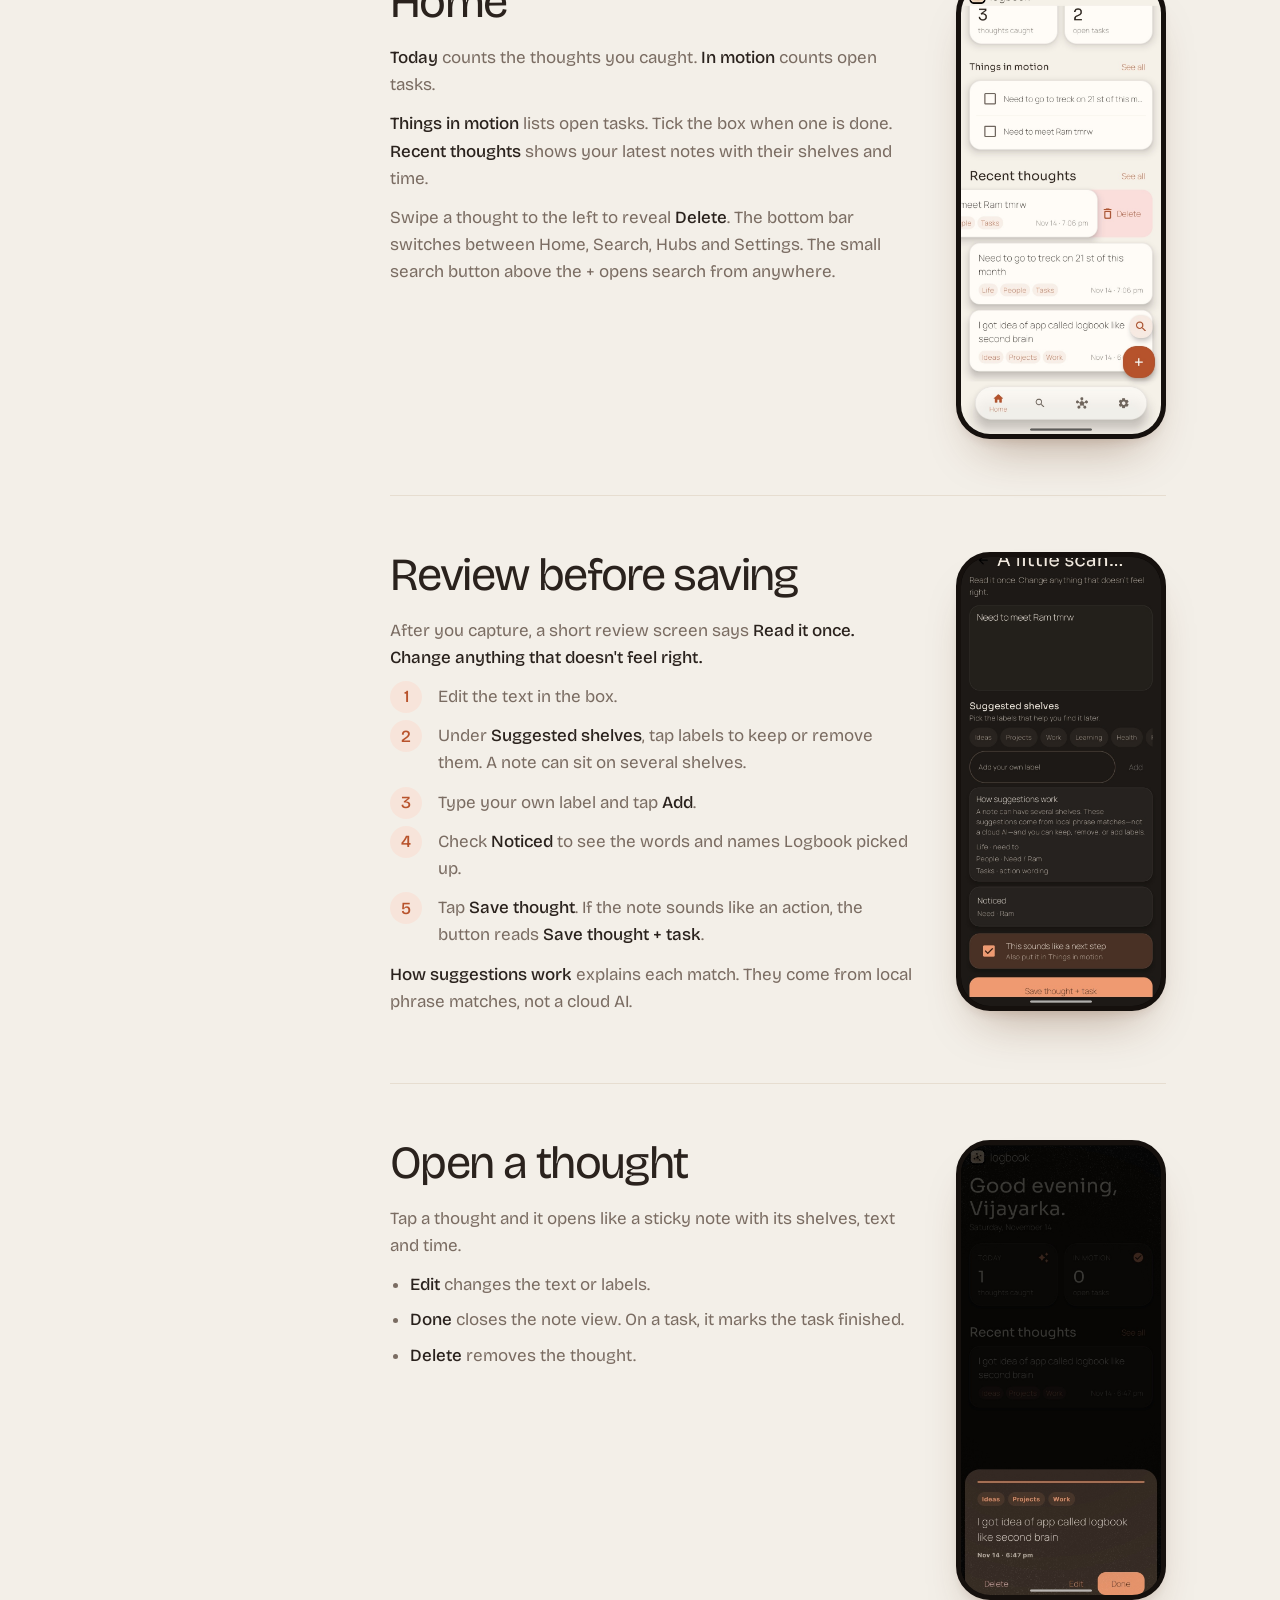
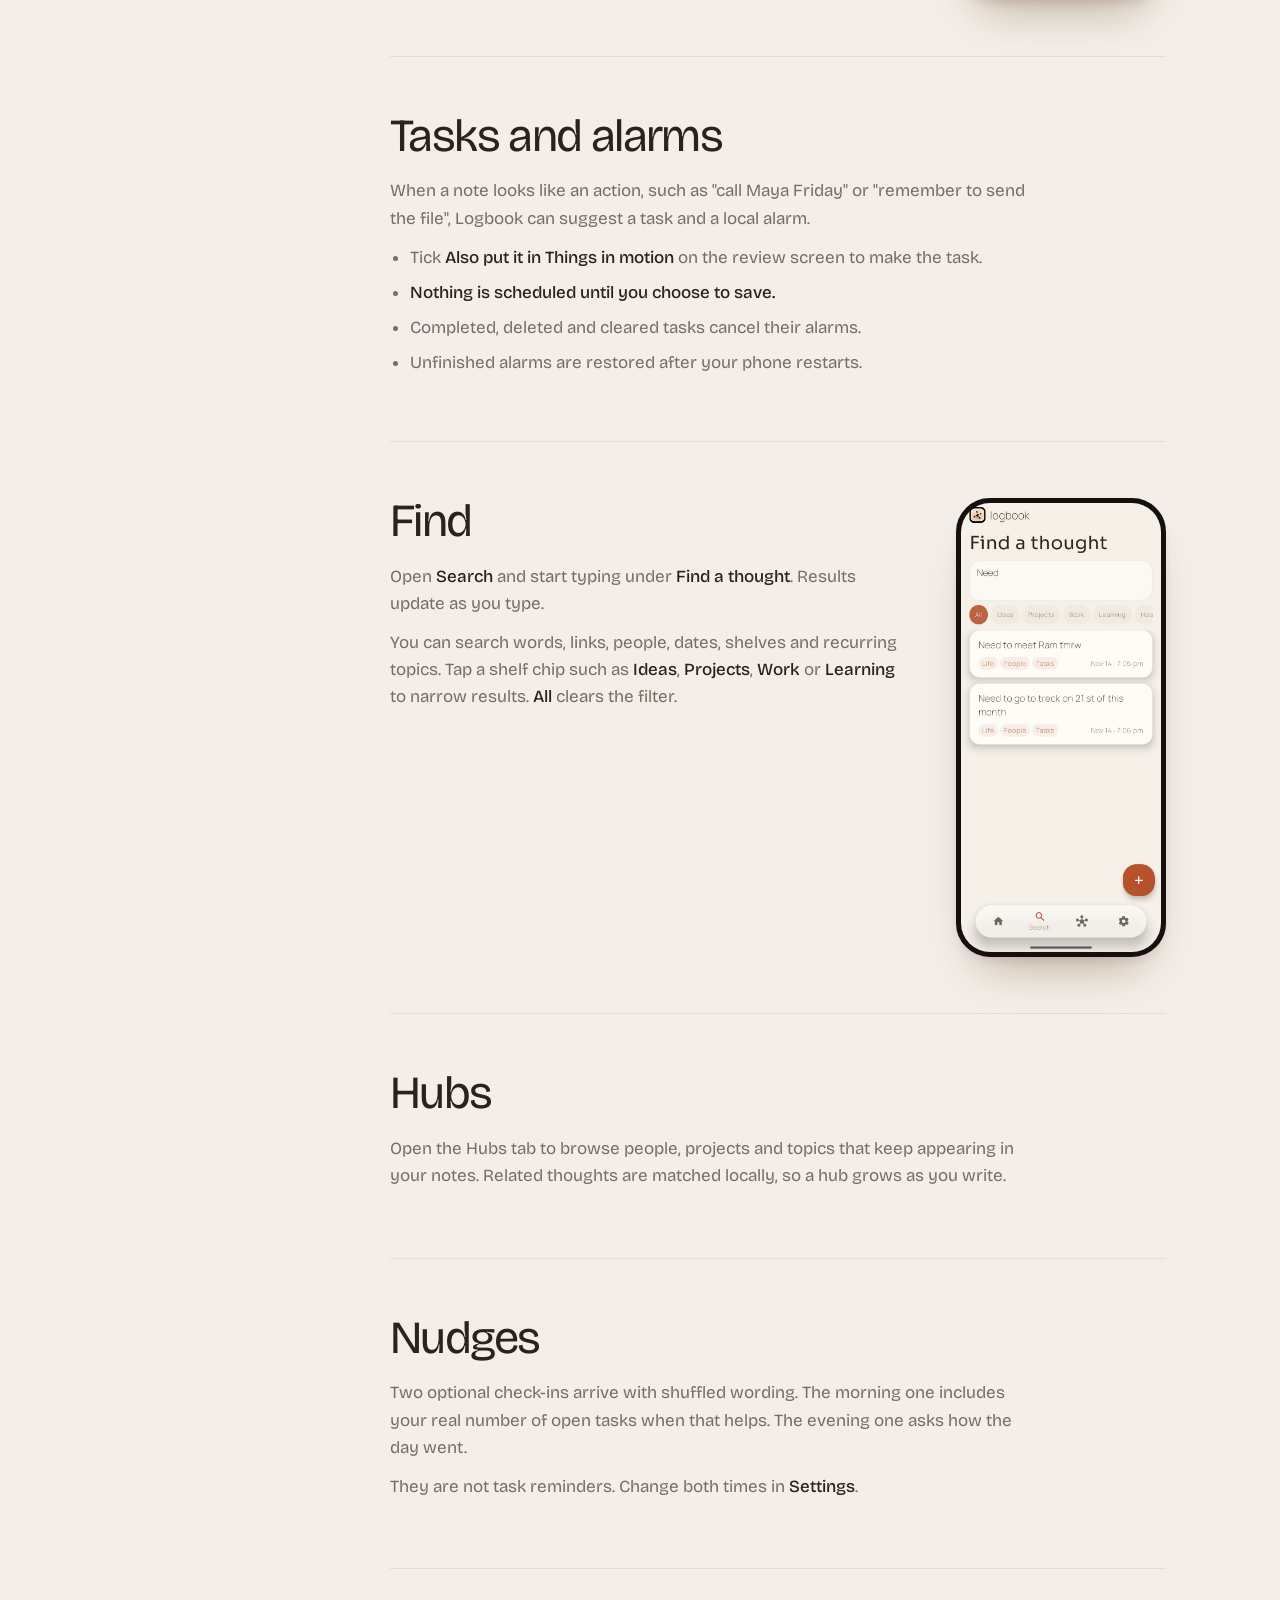
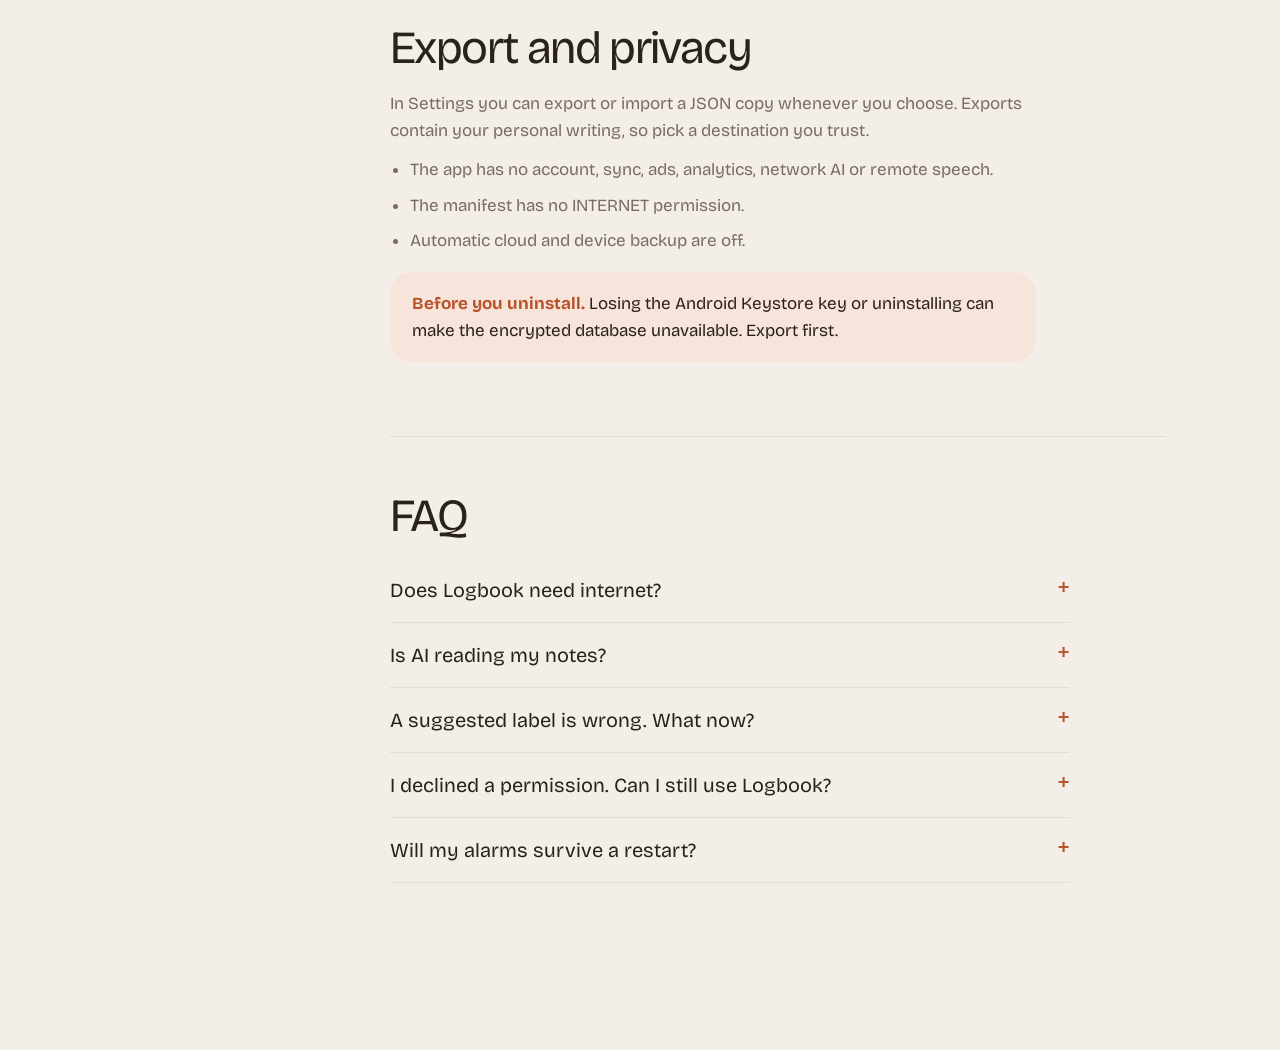
==== commit 00b2d189: "Modify HTML meta tags and theme color Updated viewport settings and theme color in guide.html." ====
--- a/docs/guide.html
+++ b/docs/guide.html
@@ -1,4 +1,4 @@
-<!doctype html><html lang="en"><head><meta charset="utf-8"><meta name="viewport" content="width=device-width,initial-scale=1"><title>Logbook guide – how to use it</title><meta name="description" content="Install Logbook, capture thoughts, review labels, find anything, and manage tasks and nudges."><script>try{var t=localStorage.getItem("lb");document.documentElement.dataset.theme=t||(matchMedia("(prefers-color-scheme:dark)").matches?"dark":"light")}catch(e){}</script><link rel="preconnect" href="https://fonts.googleapis.com"><link rel="preconnect" href="https://fonts.gstatic.com" crossorigin><link href="https://fonts.googleapis.com/css2?family=Bricolage+Grotesque:opsz,wght@12..96,300..700&display=swap" rel="stylesheet"><link rel="icon" href="assets/icon.png"><link rel="stylesheet" href="assets/style.css"></head><body><div class="bar"></div><nav class="nav"><a class="brand" href="index.html"><img src="assets/icon.png" alt="">logbook</a><a class="l" href="index.html#how">How it works</a><a class="l" href="index.html#privacy">Privacy</a><a class="l" href="guide.html">Guide</a><button class="tg" aria-label="Toggle theme"></button><a class="btn" href="guide.html#install">Get the app</a></nav>
+<!doctype html><html lang="en"><head><meta charset="utf-8"><meta name="viewport" content="width=device-width,initial-scale=1,viewport-fit=cover"><meta name="theme-color" content="#F3EFE8"><title>Logbook guide – how to use it</title><meta name="description" content="Install Logbook, capture thoughts, review labels, find anything, and manage tasks and nudges."><script>try{var t=localStorage.getItem("lb");document.documentElement.dataset.theme=t||(matchMedia("(prefers-color-scheme:dark)").matches?"dark":"light")}catch(e){}</script><link rel="preconnect" href="https://fonts.googleapis.com"><link rel="preconnect" href="https://fonts.gstatic.com" crossorigin><link href="https://fonts.googleapis.com/css2?family=Bricolage+Grotesque:opsz,wght@12..96,300..700&display=swap" rel="stylesheet"><link rel="icon" href="assets/icon.png"><link rel="stylesheet" href="assets/style.css"></head><body><div class="bar"></div><nav class="nav"><a class="brand" href="index.html"><img src="assets/icon.png" alt="">logbook</a><a class="l" href="index.html#how">How it works</a><a class="l" href="index.html#privacy">Privacy</a><a class="l" href="guide.html">Guide</a><button class="tg" aria-label="Toggle theme"></button><a class="btn" href="guide.html#install">Get the app</a></nav>
 <header class="ghero" data-pz><img class="px" data-speed="-.1" src="assets/icon.png" alt=""><h1>How to use Logbook.</h1><p>From first install to export. Everything here works offline.</p></header>
 <div class="gwrap"><nav class="toc" aria-label="Guide sections"><a href="#install">Install</a><a href="#first">First launch</a><a href="#capture">Capture</a><a href="#home">Home</a><a href="#review">Review</a><a href="#open">Open a thought</a><a href="#tasks">Tasks and alarms</a><a href="#find">Find</a><a href="#hubs">Hubs</a><a href="#nudges">Nudges</a><a href="#export">Export and privacy</a><a href="#faq">FAQ</a></nav>
 <main>
@@ -8,7 +8,7 @@
 <section class="sec" id="home"><div class="row"><div><h2>Home</h2><p><b>Today</b> counts the thoughts you caught. <b>In motion</b> counts open tasks.</p><p><b>Things in motion</b> lists open tasks. Tick the box when one is done. <b>Recent thoughts</b> shows your latest notes with their shelves and time.</p><p>Swipe a thought to the left to reveal <b>Delete</b>. The bottom bar switches between Home, Search, Hubs and Settings. The small search button above the + opens search from anywhere.</p></div><div class="fig"><div class="phone" data-tilt><img src="assets/home.jpg" alt="Home screen"></div></div></div></section>
 <section class="sec" id="review"><div class="row"><div><h2>Review before saving</h2><p>After you capture, a short review screen says <b>Read it once. Change anything that doesn't feel right.</b></p><ol><li>Edit the text in the box.</li><li>Under <b>Suggested shelves</b>, tap labels to keep or remove them. A note can sit on several shelves.</li><li>Type your own label and tap <b>Add</b>.</li><li>Check <b>Noticed</b> to see the words and names Logbook picked up.</li><li>Tap <b>Save thought</b>. If the note sounds like an action, the button reads <b>Save thought + task</b>.</li></ol><p><b>How suggestions work</b> explains each match. They come from local phrase matches, not a cloud AI.</p></div><div class="fig"><div class="phone" data-tilt><img src="assets/scan.jpg" alt="Review screen"></div></div></div></section>
 <section class="sec" id="open"><div class="row"><div><h2>Open a thought</h2><p>Tap a thought and it opens like a sticky note with its shelves, text and time.</p><ul class="d"><li><b>Edit</b> changes the text or labels.</li><li><b>Done</b> closes the note view. On a task, it marks the task finished.</li><li><b>Delete</b> removes the thought.</li></ul></div><div class="fig"><div class="phone" data-tilt><img src="assets/note.jpg" alt="Sticky note view"></div></div></div></section>
-<section class="sec" id="tasks"><h2>Tasks and alarms</h2><p>When a note looks like an action, such as "call Maya Friday" or "remember to send the file", Logbook can suggest a task and a local alarm.</p><ul class="d"><li>Tick <b>Also put it in Things in motion</b> on the review screen to make the task.</li><li><b>Before a task is saved, Logbook asks when it is due. Choose a date or explicitly save without one.</b></li><li>Completed, deleted and cleared tasks cancel their alarms.</li><li>Unfinished alarms are restored after your phone restarts.</li></ul></section>
+<section class="sec" id="tasks"><h2>Tasks and alarms</h2><p>When a note looks like an action, such as "call Maya Friday" or "remember to send the file", Logbook can suggest a task and a local alarm.</p><ul class="d"><li>Tick <b>Also put it in Things in motion</b> on the review screen to make the task.</li><li><b>Nothing is scheduled until you choose to save.</b></li><li>Completed, deleted and cleared tasks cancel their alarms.</li><li>Unfinished alarms are restored after your phone restarts.</li></ul></section>
 <section class="sec" id="find"><div class="row"><div><h2>Find</h2><p>Open <b>Search</b> and start typing under <b>Find a thought</b>. Results update as you type.</p><p>You can search words, links, people, dates, shelves and recurring topics. Tap a shelf chip such as <b>Ideas</b>, <b>Projects</b>, <b>Work</b> or <b>Learning</b> to narrow results. <b>All</b> clears the filter.</p></div><div class="fig"><div class="phone" data-tilt><img src="assets/search.jpg" alt="Search screen"></div></div></div></section>
 <section class="sec" id="hubs"><h2>Hubs</h2><p>Open the Hubs tab to browse people, projects and topics that keep appearing in your notes. Related thoughts are matched locally, so a hub grows as you write.</p></section>
 <section class="sec" id="nudges"><h2>Nudges</h2><p>Two optional check-ins arrive with shuffled wording. The morning one includes your real number of open tasks when that helps. The evening one asks how the day went.</p><p>They are not task reminders. Change both times in <b>Settings</b>.</p></section>
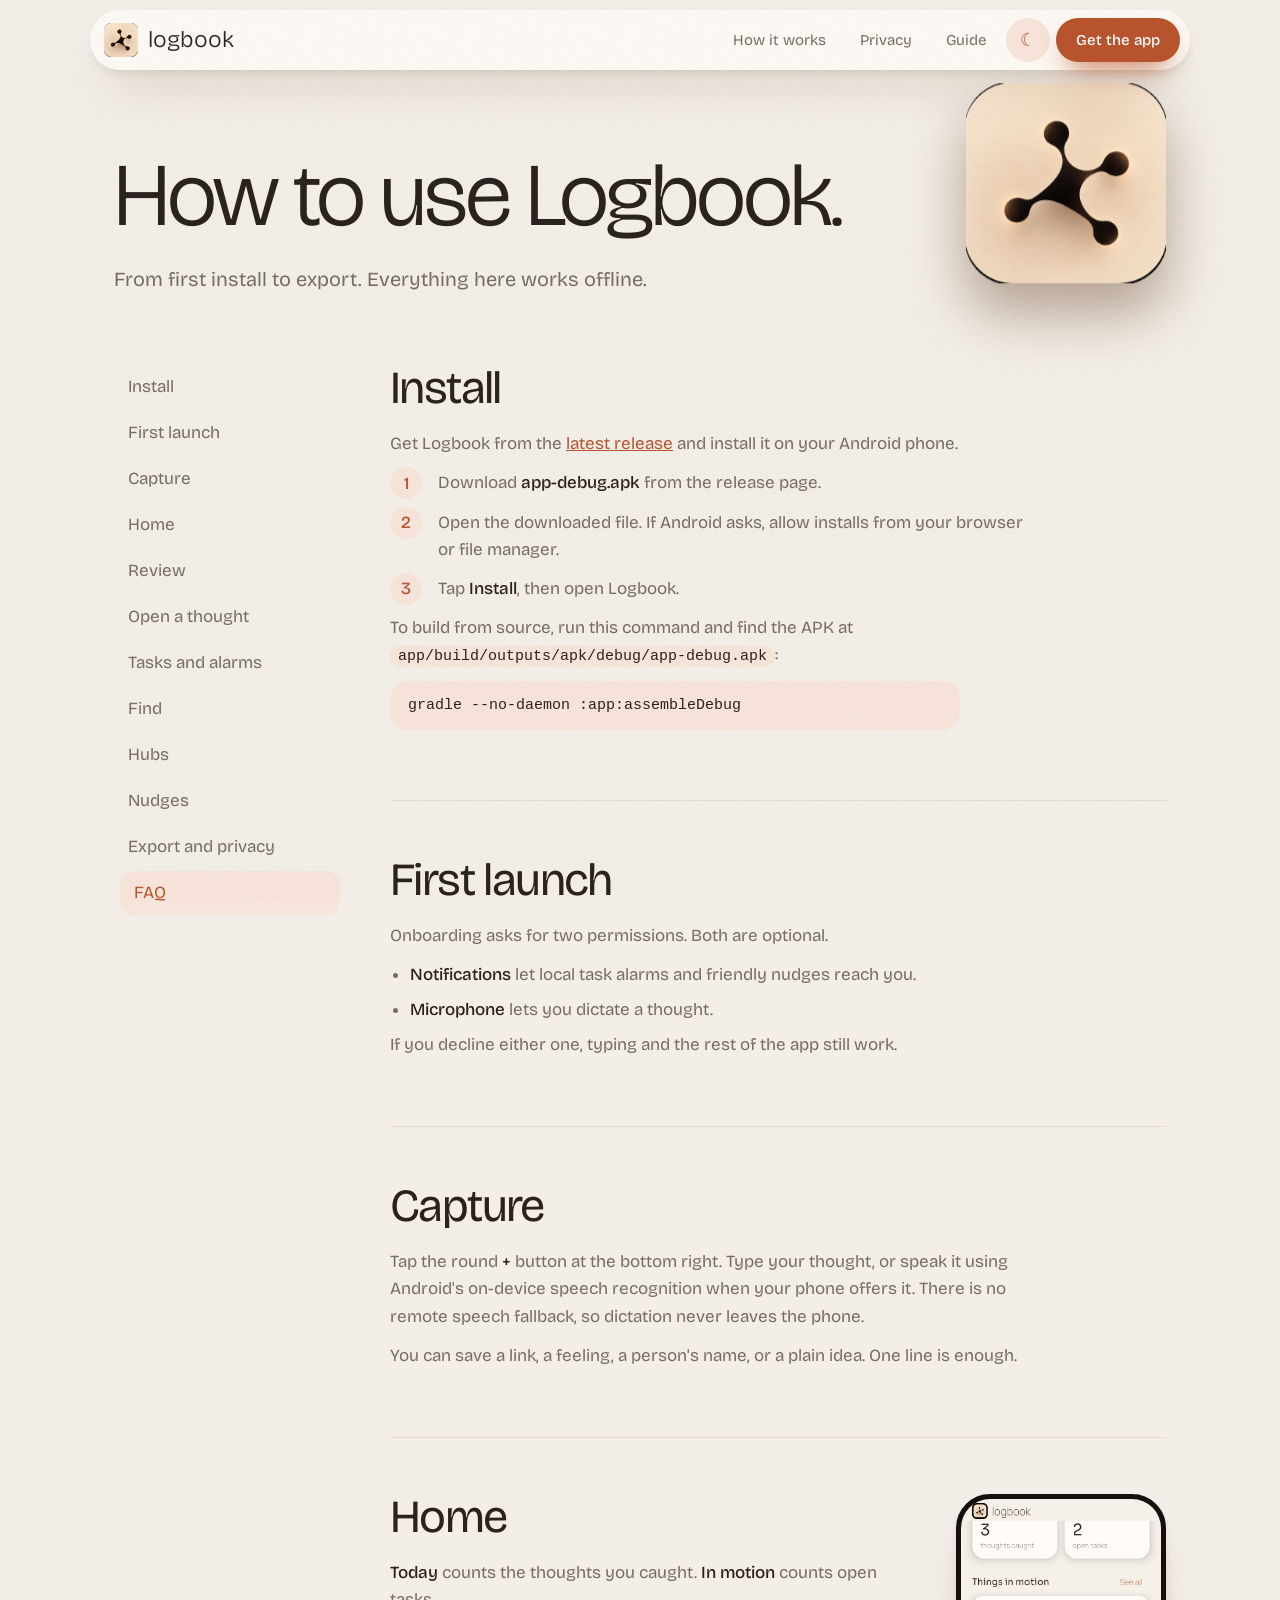
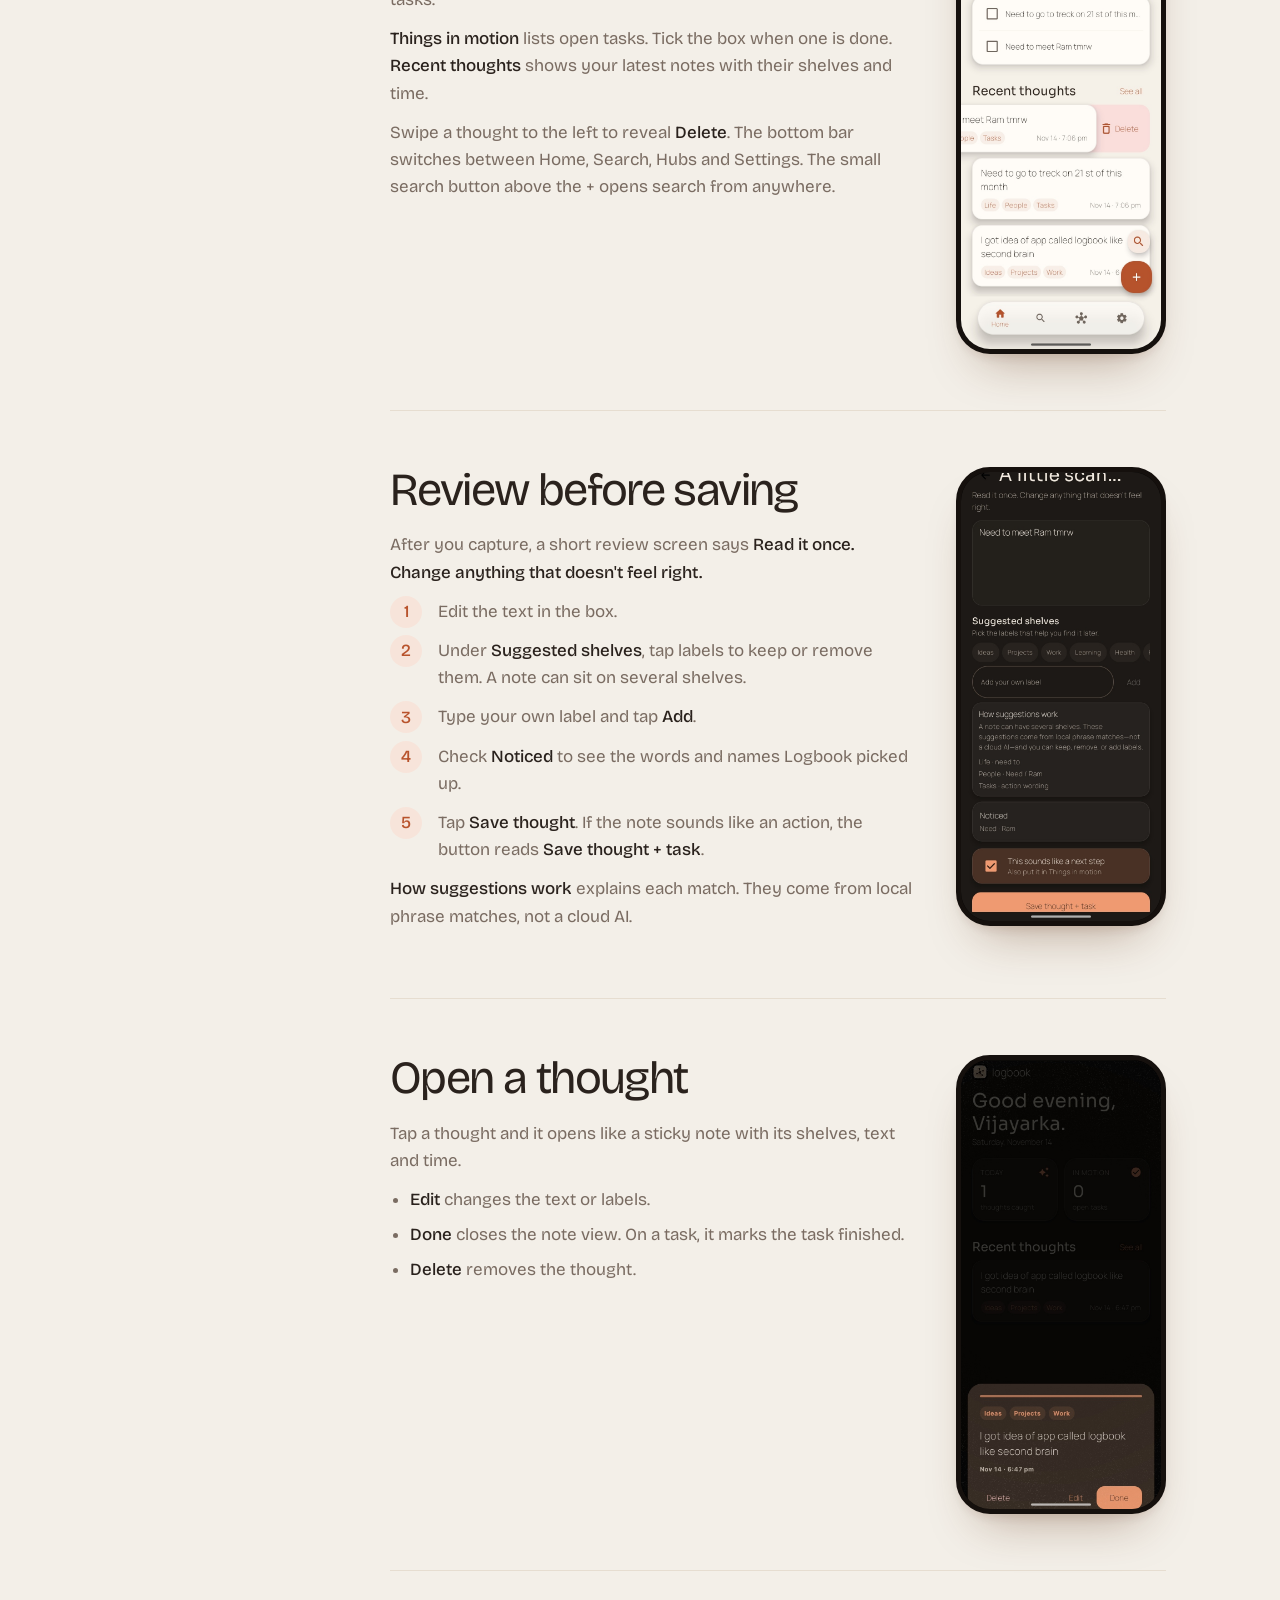
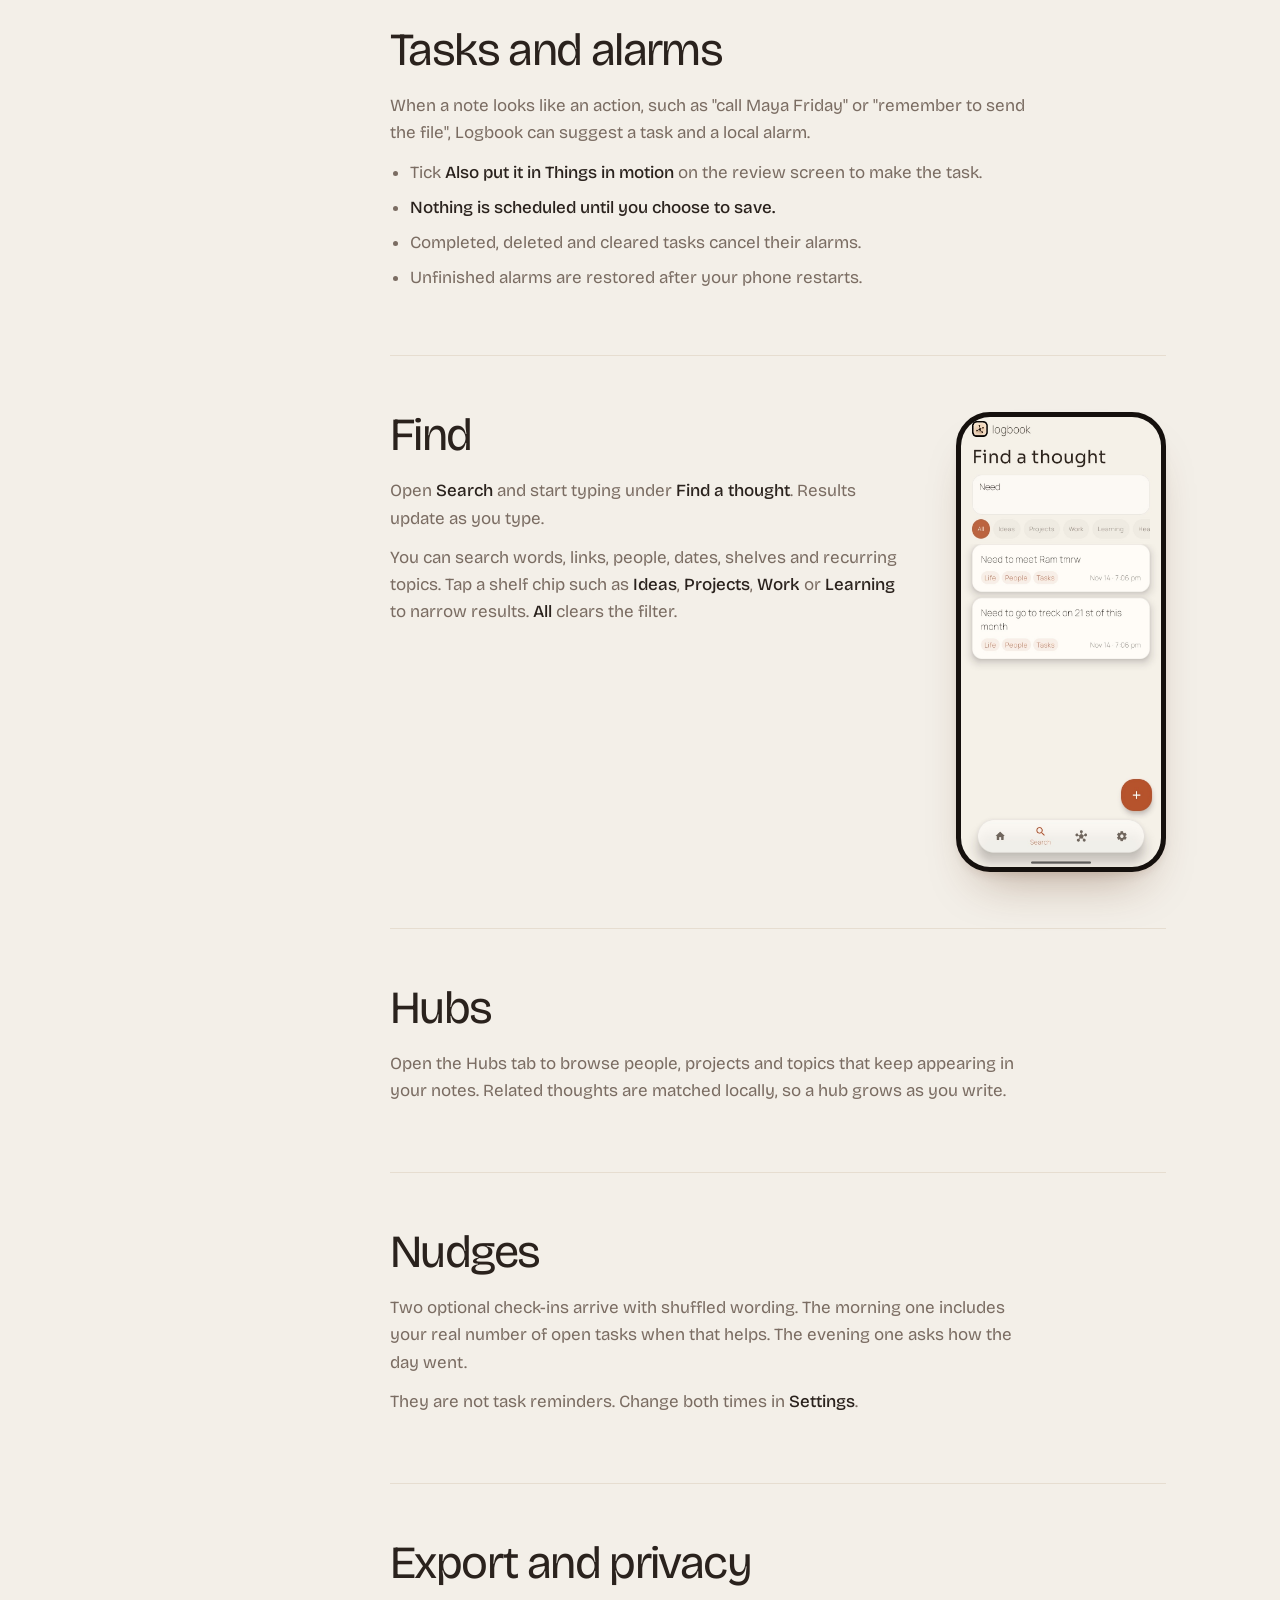
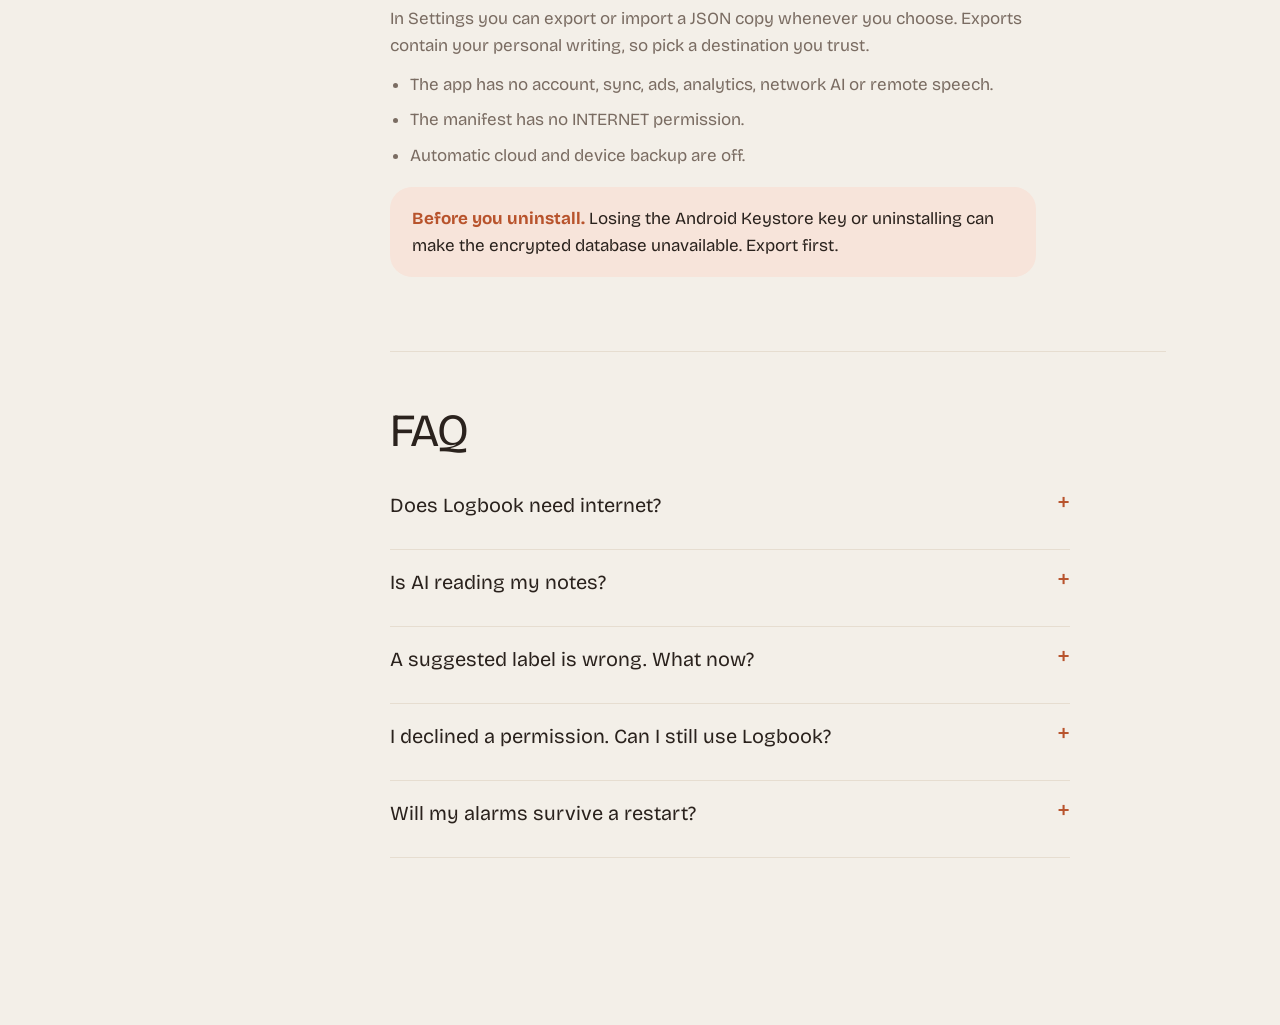
==== commit 4d9205bc: "Polish mobile layouts, assets and project README" ====
--- a/docs/guide.html
+++ b/docs/guide.html
@@ -2,7 +2,7 @@
 <header class="ghero" data-pz><img class="px" data-speed="-.1" src="assets/icon.png" alt=""><h1>How to use Logbook.</h1><p>From first install to export. Everything here works offline.</p></header>
 <div class="gwrap"><nav class="toc" aria-label="Guide sections"><a href="#install">Install</a><a href="#first">First launch</a><a href="#capture">Capture</a><a href="#home">Home</a><a href="#review">Review</a><a href="#open">Open a thought</a><a href="#tasks">Tasks and alarms</a><a href="#find">Find</a><a href="#hubs">Hubs</a><a href="#nudges">Nudges</a><a href="#export">Export and privacy</a><a href="#faq">FAQ</a></nav>
 <main>
-<section class="sec" id="install"><h2>Install</h2><p>Pushes to <code>main</code> run the Build debug APK workflow. A successful run publishes an unsigned testing APK to the private <code>logbook-debug-latest</code> release.</p><ol><li>Download <b>app-debug.apk</b> from that release on your phone.</li><li>Open the file. If Android asks, allow installs from the app you used to open it.</li><li>Tap <b>Install</b>, then open Logbook.</li></ol><p>To build it yourself, run this and take the APK from <code>app/build/outputs/apk/debug/app-debug.apk</code>:</p><pre>gradle --no-daemon :app:assembleDebug</pre><div class="note"><b>Good to know.</b> This is a testing build, not a production release.</div></section>
+<section class="sec" id="install"><h2>Install</h2><p>Get Logbook from the <a href="https://github.com/vijayarkananduri/logbook/releases/latest">latest release</a> and install it on your Android phone.</p><ol><li>Download <b>app-debug.apk</b> from the release page.</li><li>Open the downloaded file. If Android asks, allow installs from your browser or file manager.</li><li>Tap <b>Install</b>, then open Logbook.</li></ol><p>To build from source, run this command and find the APK at <code>app/build/outputs/apk/debug/app-debug.apk</code>:</p><pre>gradle --no-daemon :app:assembleDebug</pre></section>
 <section class="sec" id="first"><h2>First launch</h2><p>Onboarding asks for two permissions. Both are optional.</p><ul class="d"><li><b>Notifications</b> let local task alarms and friendly nudges reach you.</li><li><b>Microphone</b> lets you dictate a thought.</li></ul><p>If you decline either one, typing and the rest of the app still work.</p></section>
 <section class="sec" id="capture"><h2>Capture</h2><p>Tap the round <b>+</b> button at the bottom right. Type your thought, or speak it using Android's on-device speech recognition when your phone offers it. There is no remote speech fallback, so dictation never leaves the phone.</p><p>You can save a link, a feeling, a person's name, or a plain idea. One line is enough.</p></section>
 <section class="sec" id="home"><div class="row"><div><h2>Home</h2><p><b>Today</b> counts the thoughts you caught. <b>In motion</b> counts open tasks.</p><p><b>Things in motion</b> lists open tasks. Tick the box when one is done. <b>Recent thoughts</b> shows your latest notes with their shelves and time.</p><p>Swipe a thought to the left to reveal <b>Delete</b>. The bottom bar switches between Home, Search, Hubs and Settings. The small search button above the + opens search from anywhere.</p></div><div class="fig"><div class="phone" data-tilt><img src="assets/home.jpg" alt="Home screen"></div></div></div></section>
--- a/docs/assets/style.css
+++ b/docs/assets/style.css
@@ -23,7 +23,7 @@
 /* parallax */
 .px{position:absolute;transform:translate3d(calc(var(--mx,0)*var(--d,0)*1px),calc(var(--sy,0)*1px + var(--my,0)*var(--d,0)*1px),0) rotate(var(--rot,0deg));transition:transform .18s ease-out;will-change:transform}
 .phone{position:relative;width:100%;aspect-ratio:720/1576;border-radius:34px;overflow:hidden;border:5px solid #15100d;background:#000;box-shadow:var(--sh),0 0 0 1px rgba(255,255,255,.07)}
-.phone img{width:100%;height:100%;display:block;object-fit:cover}
+.phone img{width:100%;height:100%;display:block;object-fit:fill}
 .blob{position:absolute;border-radius:50%;filter:blur(80px);opacity:.45;z-index:-1}
 /* hero */
 .hero{position:relative;min-height:100svh;display:grid;grid-template-columns:1.05fr .95fr;align-items:center;gap:20px;max-width:1200px;margin:auto;padding:120px 24px 60px}
@@ -48,7 +48,7 @@
 .step.on{opacity:1;transform:none;pointer-events:auto}
 .step h2{margin-bottom:20px}.step p{font-size:20px;color:var(--mut);max-width:26em}
 .dots{position:absolute;left:0;bottom:-30px;display:flex;gap:8px}.dots i{width:10px;height:10px;border-radius:9px;background:var(--line);transition:.4s}.dots i.on{width:34px;background:var(--acc)}
-.pstage{position:relative;height:min(80svh,690px);aspect-ratio:720/1576;margin:auto;transform:perspective(1200px) rotateY(calc((var(--pp,0) - .5)*34deg)) rotateX(4deg);transition:transform .15s linear}
+.pstage{position:relative;height:min(80svh,690px);aspect-ratio:720/1640;margin:auto;transform:perspective(1200px) rotateY(calc((var(--pp,0) - .5)*34deg)) rotateX(4deg);transition:transform .15s linear}
 .pstage:before{content:"";position:absolute;inset:-18%;border-radius:50%;background:radial-gradient(var(--pe),transparent 65%);opacity:.35;transform:scale(calc(.7 + var(--pp,0)*.5));z-index:-1}
 .pstage .phone img{position:absolute;inset:0;opacity:0;transform:scale(1.07);transition:opacity .7s,transform .9s cubic-bezier(.2,.8,.2,1)}
 .pstage .phone img.on{opacity:1;transform:none}
@@ -94,3 +94,65 @@
 details{max-width:40em;border-bottom:1px solid var(--line);padding:16px 0}summary{cursor:pointer;font-size:20px;font-weight:400;list-style:none;display:flex;justify-content:space-between;gap:20px}summary:after{content:"+";color:var(--acc);font-size:26px;line-height:1;transition:transform .3s}details[open] summary:after{transform:rotate(45deg)}details p{margin:12px 0 0}
 @media(max-width:860px){.gwrap{grid-template-columns:1fr;gap:10px}.toc{position:sticky;top:76px;z-index:20;flex-direction:row;overflow-x:auto;background:var(--bg);padding:8px 0;margin:0 -24px;padding:8px 24px}.toc a{white-space:nowrap}.row{grid-template-columns:1fr}.fig{position:static;width:200px}.ghero .px{opacity:.35}}
 @media(prefers-reduced-motion:reduce){*{animation:none!important;transition:none!important;scroll-behavior:auto!important}.hero h1 span,.rv{opacity:1;transform:none}.px{transform:none}}
+/* ---- mobile-first tuning ---- */
+.dock{display:none}
+.stage,.pstage{touch-action:pan-y}
+.nav .btn,.tg,.toc a,summary{min-height:44px}.tg{width:44px;height:44px}.nav .btn{align-items:center}
+.nav{top:calc(10px + env(safe-area-inset-top))}
+@media(max-width:820px){
+body{font-size:16.5px}
+.nav{inset-inline:10px;padding:6px 8px 6px 12px}.brand{font-size:21px}.brand img{width:30px;height:30px}
+.hero{min-height:auto;gap:0;padding:calc(92px + env(safe-area-inset-top)) 20px 30px}
+.hero h1{font-size:clamp(40px,12.6vw,62px);letter-spacing:-.04em}
+.hero p{font-size:17px;margin:18px 0 24px}
+.cta-row .btn{flex:1;justify-content:center;min-height:52px}
+.hero small{margin-top:14px;font-size:14px}
+.stage{aspect-ratio:1/1.12;margin-top:18px;overflow:visible}
+.l1{left:22%;width:56%}.l2{left:-6%;width:40%;top:20%}.l3{right:-6%;width:40%;top:10%}.l4{width:26%;left:2%;bottom:6%}
+.blob{filter:blur(48px);opacity:.38}
+.shelves{padding:72px 20px}.chips{gap:10px;margin-top:32px}.chips span{padding:9px 20px;font-size:18px}
+.pin{height:380svh}
+.sticky{padding:calc(76px + env(safe-area-inset-top)) 20px 28px;grid-template-rows:auto auto;align-content:center}
+.pstage{height:min(44svh,400px)}
+.steps{height:230px}.dots{bottom:-26px}
+.under{padding:72px 20px}.grid2{gap:14px;margin-top:32px}.card{padding:24px;border-radius:24px}.card h3{font-size:24px}
+.priv{border-radius:36px 36px 0 0;padding:84px 20px}.facts{margin-top:36px;gap:12px}.fact{min-height:0;padding:24px;border-radius:24px}.fact b{font-size:28px}
+.end{padding:90px 20px calc(40px + env(safe-area-inset-bottom))}.end .ic{width:104px;height:104px}
+.dock{display:inline-flex;position:fixed;left:50%;bottom:calc(14px + env(safe-area-inset-bottom));z-index:80;min-height:52px;padding-inline:34px;transform:translate(-50%,140px);transition:transform .5s cubic-bezier(.2,.8,.2,1)}
+body.dk .dock{transform:translate(-50%,0)}
+.ghero{padding:calc(110px + env(safe-area-inset-top)) 20px 36px}.ghero h1{font-size:clamp(40px,12vw,60px)}.ghero p{font-size:17px}
+.gwrap{padding:0 20px 90px}.toc{top:calc(66px + env(safe-area-inset-top));margin:0 -20px;padding:8px 20px}
+.sec{padding:40px 0}.sec h2{font-size:30px}
+.row{gap:22px}.fig{width:min(230px,62vw);margin:0 auto}
+}
+@media(min-width:821px) and (max-width:1000px){.hero h1{font-size:clamp(46px,6.4vw,80px)}}
+/* Mobile layout: prevent intrinsic-width overflow and keep screens proportional. */
+@media(max-width:860px){
+html,body{width:100%;max-width:100%;overflow-x:hidden}
+*,*::before,*::after{min-width:0}
+.nav{left:10px;right:10px;width:auto;max-width:1100px;box-sizing:border-box;overflow:hidden;gap:4px}
+.nav a.l{display:none}
+.brand{flex:1 1 auto;min-width:0;overflow:hidden;white-space:nowrap}
+.nav .btn{flex:0 0 auto;white-space:nowrap;padding-inline:clamp(12px,3.5vw,20px)}
+.hero h1{font-size:clamp(38px,11.2vw,62px);line-height:1.02;overflow-wrap:anywhere}
+.stage{width:100%;max-width:520px;aspect-ratio:1/1.34;margin:22px auto 0}
+.l1{left:24%;width:52%}.l2{left:-1%;width:36%;top:22%}.l3{right:-1%;width:36%;top:12%}.l4{width:24%;left:5%;bottom:5%}
+.sticky{height:100svh;min-height:600px;grid-template-rows:minmax(0,1fr) auto;align-content:stretch;gap:4px;padding:calc(68px + env(safe-area-inset-top)) 18px calc(18px + env(safe-area-inset-bottom))}
+.pstage{height:min(43svh,350px);width:auto;max-width:min(68vw,290px);aspect-ratio:720/1576}
+.steps{height:clamp(185px,27svh,225px)}.step h2{font-size:clamp(28px,8.4vw,36px)}.step p{font-size:clamp(16px,4.4vw,18px);line-height:1.45;overflow-wrap:anywhere}
+.gwrap{grid-template-columns:minmax(0,1fr);padding-inline:clamp(16px,5vw,24px)}
+.gwrap>*,main,.sec,.row,.row>*{min-width:0;max-width:100%}
+.toc{margin-inline:calc(-1 * clamp(16px,5vw,24px));padding-inline:clamp(16px,5vw,24px)}
+.row{grid-template-columns:minmax(0,1fr);gap:20px}
+.fig{width:min(260px,72vw);max-width:100%;margin:0 auto}
+.fig .phone{width:100%;aspect-ratio:720/1576}
+.sec p,.sec li,.note,details,summary,footer{max-width:100%;overflow-wrap:anywhere;word-break:normal}
+.sec p b,.sec li b{overflow-wrap:anywhere}
+code{white-space:normal;overflow-wrap:anywhere;word-break:break-word}
+pre{width:100%;max-width:100%;min-width:0;white-space:pre;overflow-x:auto;overscroll-behavior-inline:contain}
+}
+@media(max-width:380px){
+.nav{left:7px;right:7px;padding-inline:8px}.nav .btn{padding-inline:12px;font-size:13px}.brand{font-size:19px}.brand img{flex:none}
+.cta-row{gap:8px}.cta-row .btn{padding-inline:14px;font-size:14px}
+.sticky{padding-inline:14px}.pstage{height:min(40svh,300px)}.toc a{padding-inline:10px;font-size:14px}
+}
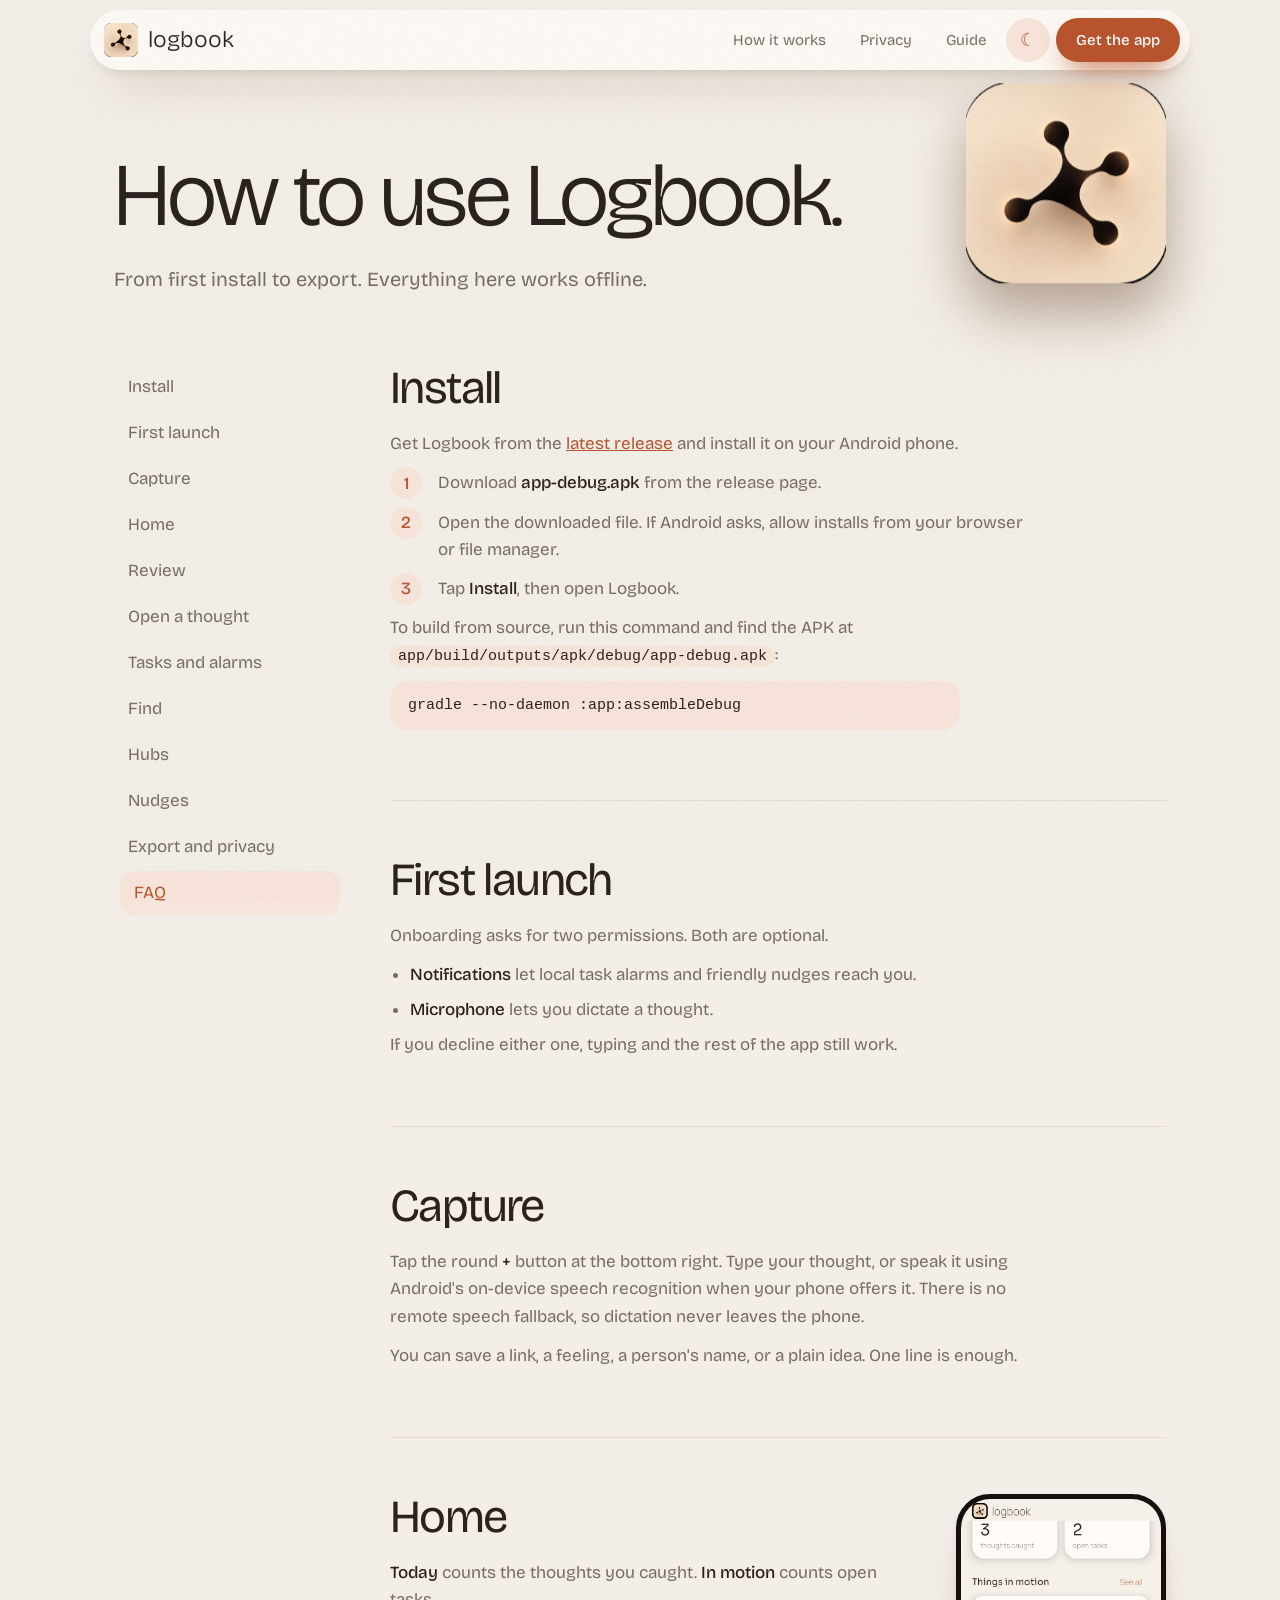
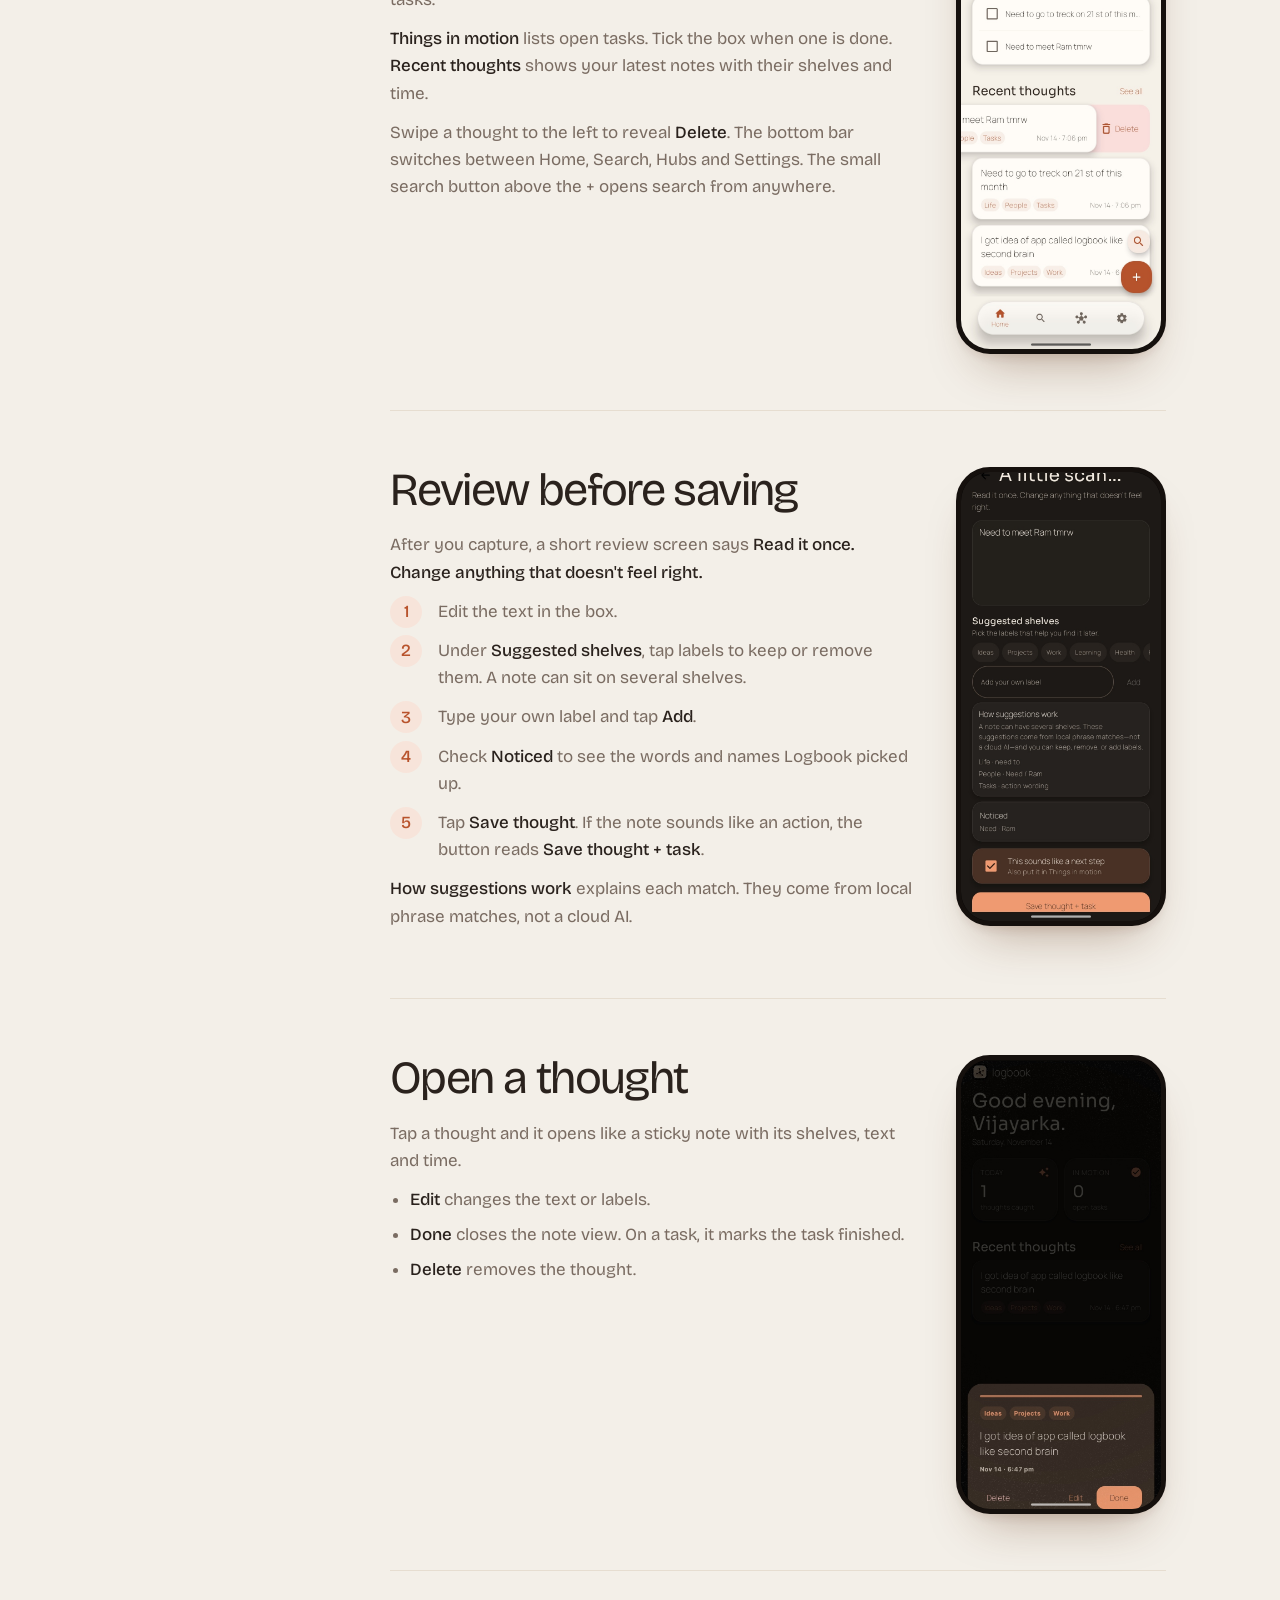
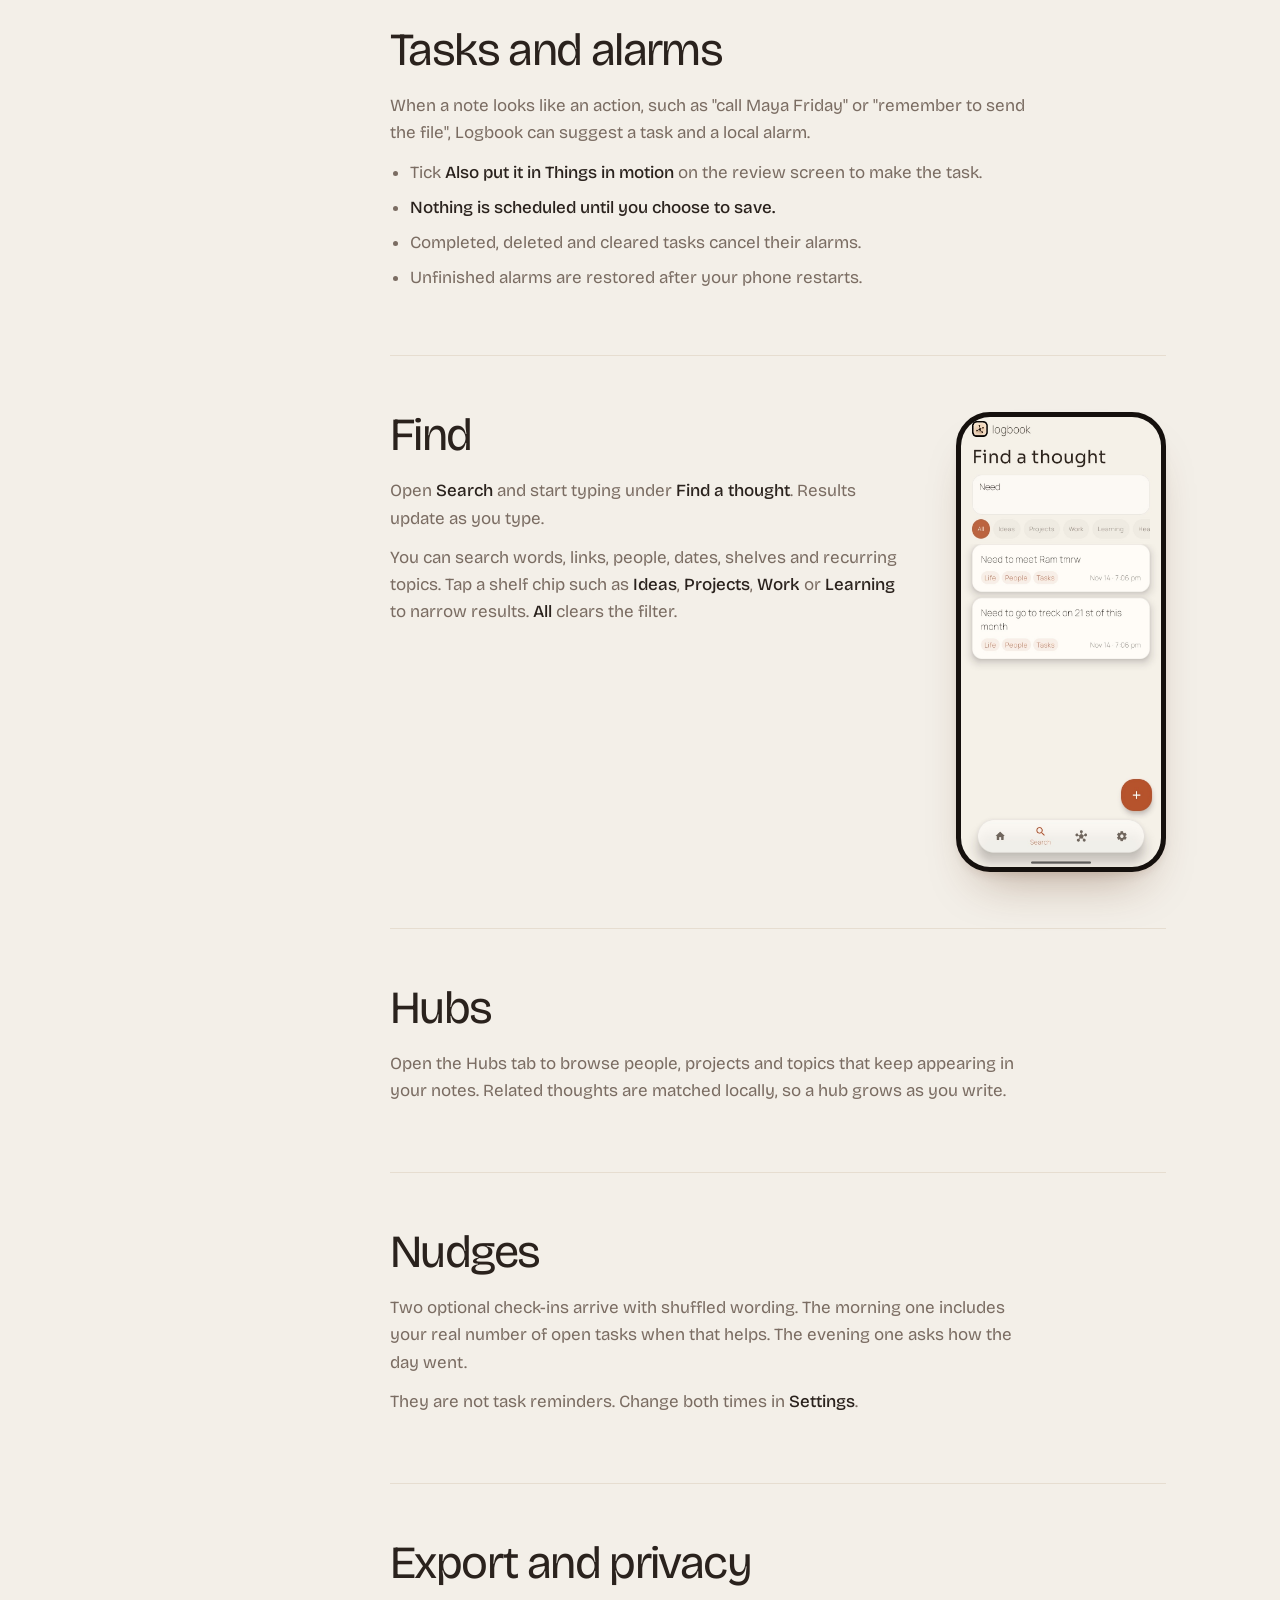
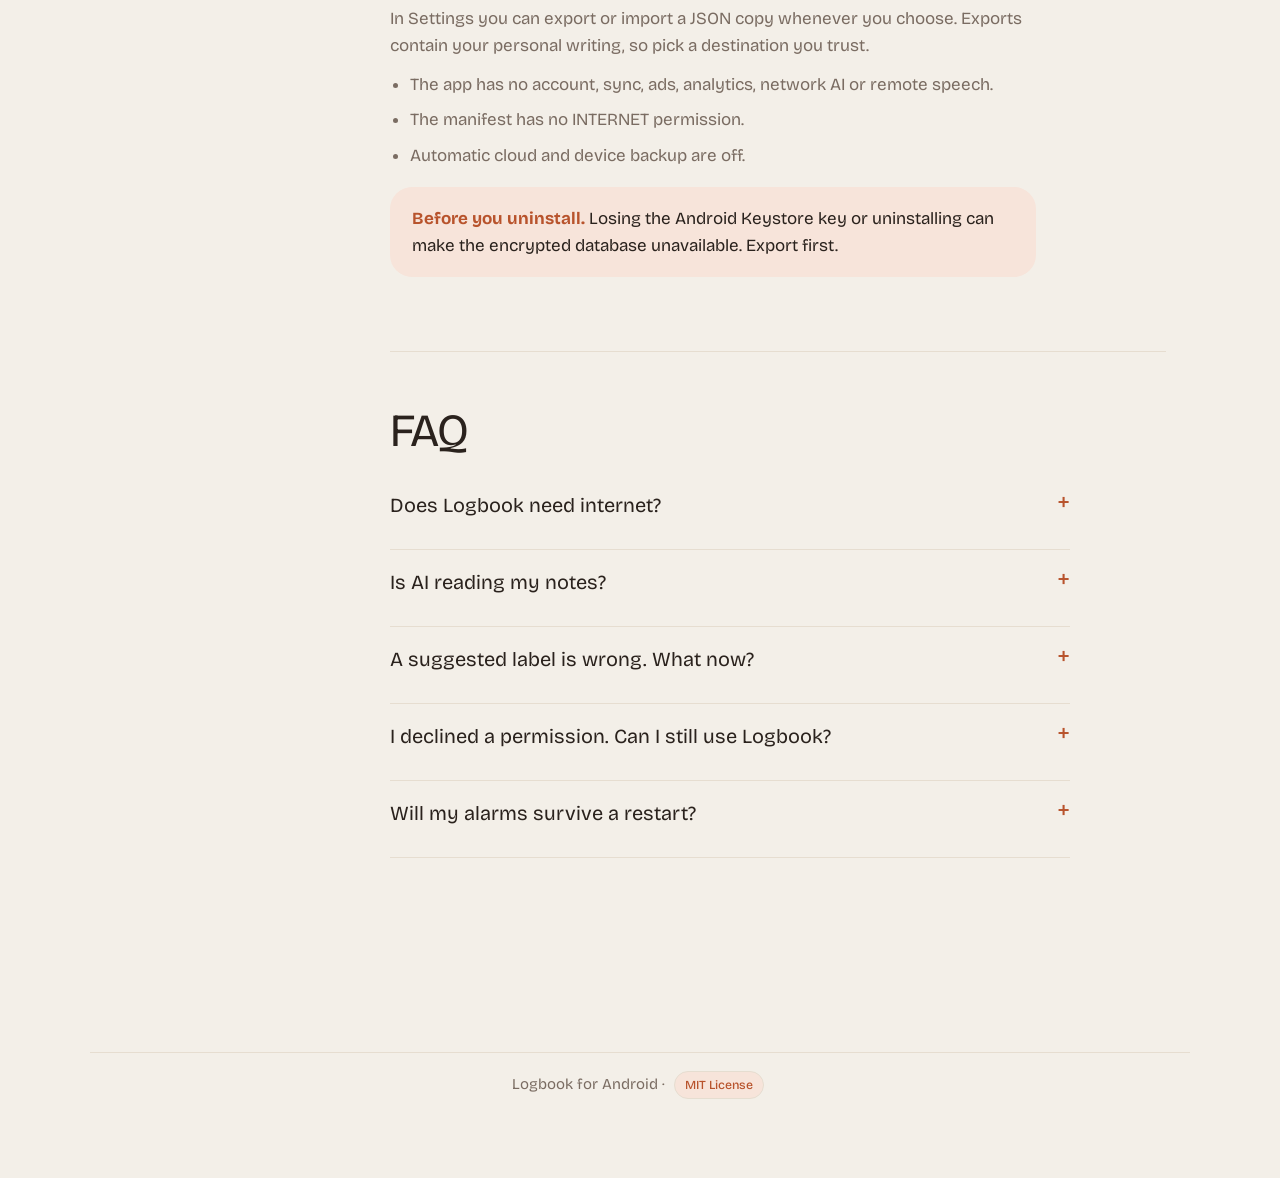
==== commit c27012f1: "Add MIT license and improve mobile scrolling controls" ====
--- a/docs/guide.html
+++ b/docs/guide.html
@@ -19,5 +19,5 @@
 <details><summary>A suggested label is wrong. What now?</summary><p>Tap it on the review screen to remove it, or add your own. Your choice is what gets saved.</p></details>
 <details><summary>I declined a permission. Can I still use Logbook?</summary><p>Yes. Without notifications you won't get alarms or nudges. Without the microphone you can still type.</p></details>
 <details><summary>Will my alarms survive a restart?</summary><p>Yes. Unfinished task alarms are restored after reboot.</p></details>
-</section></main></div>
+</section></main></div><footer class="site-footer">Logbook for Android · <a class="license-tag" href="https://github.com/vijayarkananduri/logbook/blob/main/LICENSE">MIT License</a></footer><button class="to-top" type="button" data-scroll-top aria-label="Scroll to top" title="Scroll to top"><svg viewBox="0 0 24 24" aria-hidden="true"><path d="M12 19V5M5.5 11.5 12 5l6.5 6.5"/></svg></button>
 <script src="assets/main.js"></script></body></html>
--- a/docs/assets/style.css
+++ b/docs/assets/style.css
@@ -156,3 +156,21 @@
 .cta-row{gap:8px}.cta-row .btn{padding-inline:14px;font-size:14px}
 .sticky{padding-inline:14px}.pstage{height:min(40svh,300px)}.toc a{padding-inline:10px;font-size:14px}
 }
+
+/* Mobile feature navigation stays scrollable instead of compressing labels over one another. */
+@media(max-width:860px){
+.toc{display:flex;flex-wrap:nowrap;gap:6px;min-width:0;max-width:100%;overflow-x:auto;overscroll-behavior-inline:contain;scrollbar-width:none}
+.toc::-webkit-scrollbar{display:none}
+.toc a{flex:0 0 auto;min-width:max-content;white-space:nowrap}
+.pin{height:320svh}
+.sticky{height:100svh;min-height:0;box-sizing:border-box;overflow:hidden}
+.pstage{height:min(48svh,430px);max-width:min(72vw,330px)}
+}
+.license-tag{display:inline-flex;align-items:center;min-height:28px;margin-inline:5px;padding:2px 10px;border:1px solid var(--line);border-radius:999px;background:var(--chip);color:var(--acc);font-size:.82em;font-weight:500;line-height:1.2;text-decoration:none;vertical-align:middle}
+.license-tag:hover{border-color:var(--acc)}
+.site-footer{max-width:1100px;margin:28px auto 60px;padding:18px 24px;border-top:1px solid var(--line);color:var(--mut);font-size:15px;text-align:center}
+.to-top{position:fixed;right:18px;bottom:calc(18px + env(safe-area-inset-bottom));z-index:85;display:grid;place-items:center;width:50px;height:50px;border:1px solid var(--line);border-radius:50%;background:var(--card);color:var(--acc);box-shadow:var(--sh);cursor:pointer;opacity:0;transform:translateY(10px);pointer-events:none;transition:opacity .2s ease,transform .2s ease}
+.to-top.shown{opacity:1;transform:none;pointer-events:auto}
+.to-top svg{width:23px;height:23px;fill:none;stroke:currentColor;stroke-width:1.8;stroke-linecap:round;stroke-linejoin:round}
+@media(max-width:380px){.site-footer{padding-inline:16px}.to-top{right:12px;width:46px;height:46px}}
+@media(prefers-reduced-motion:reduce){.to-top{transition:none}}
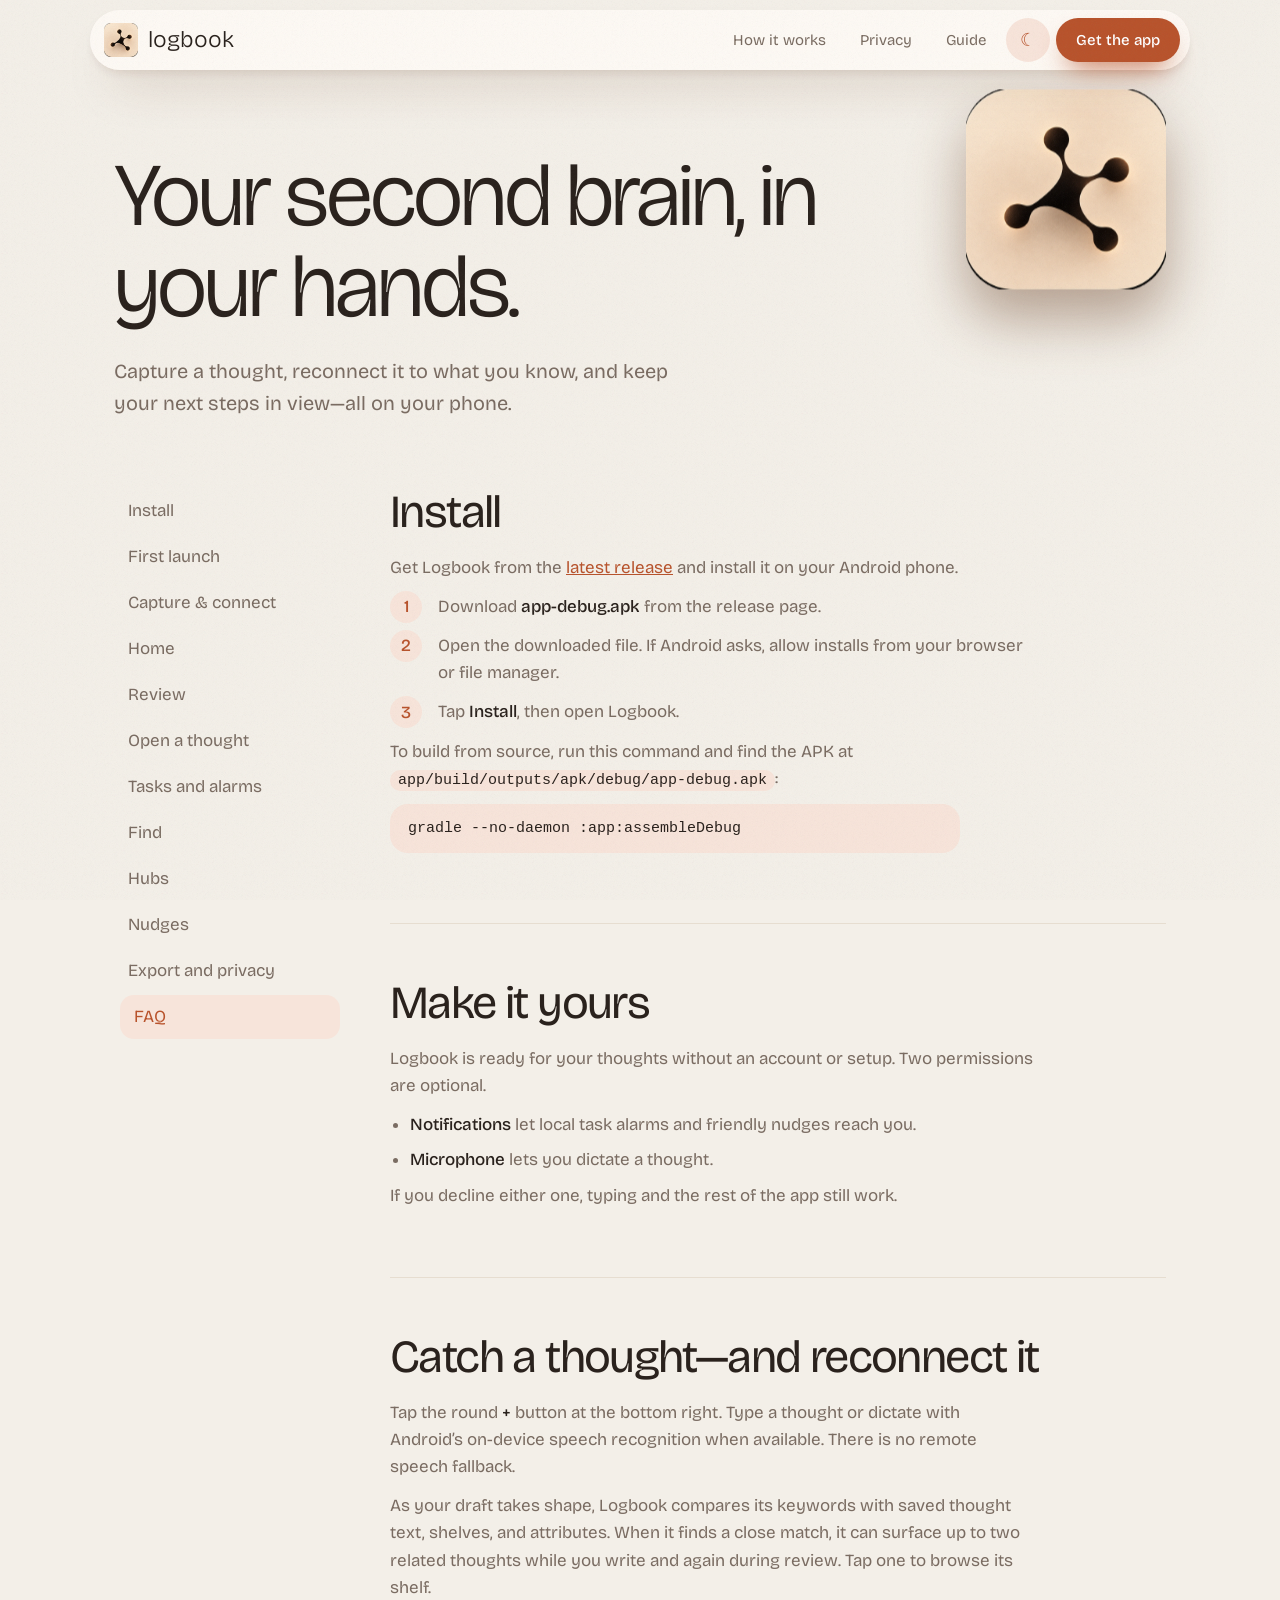
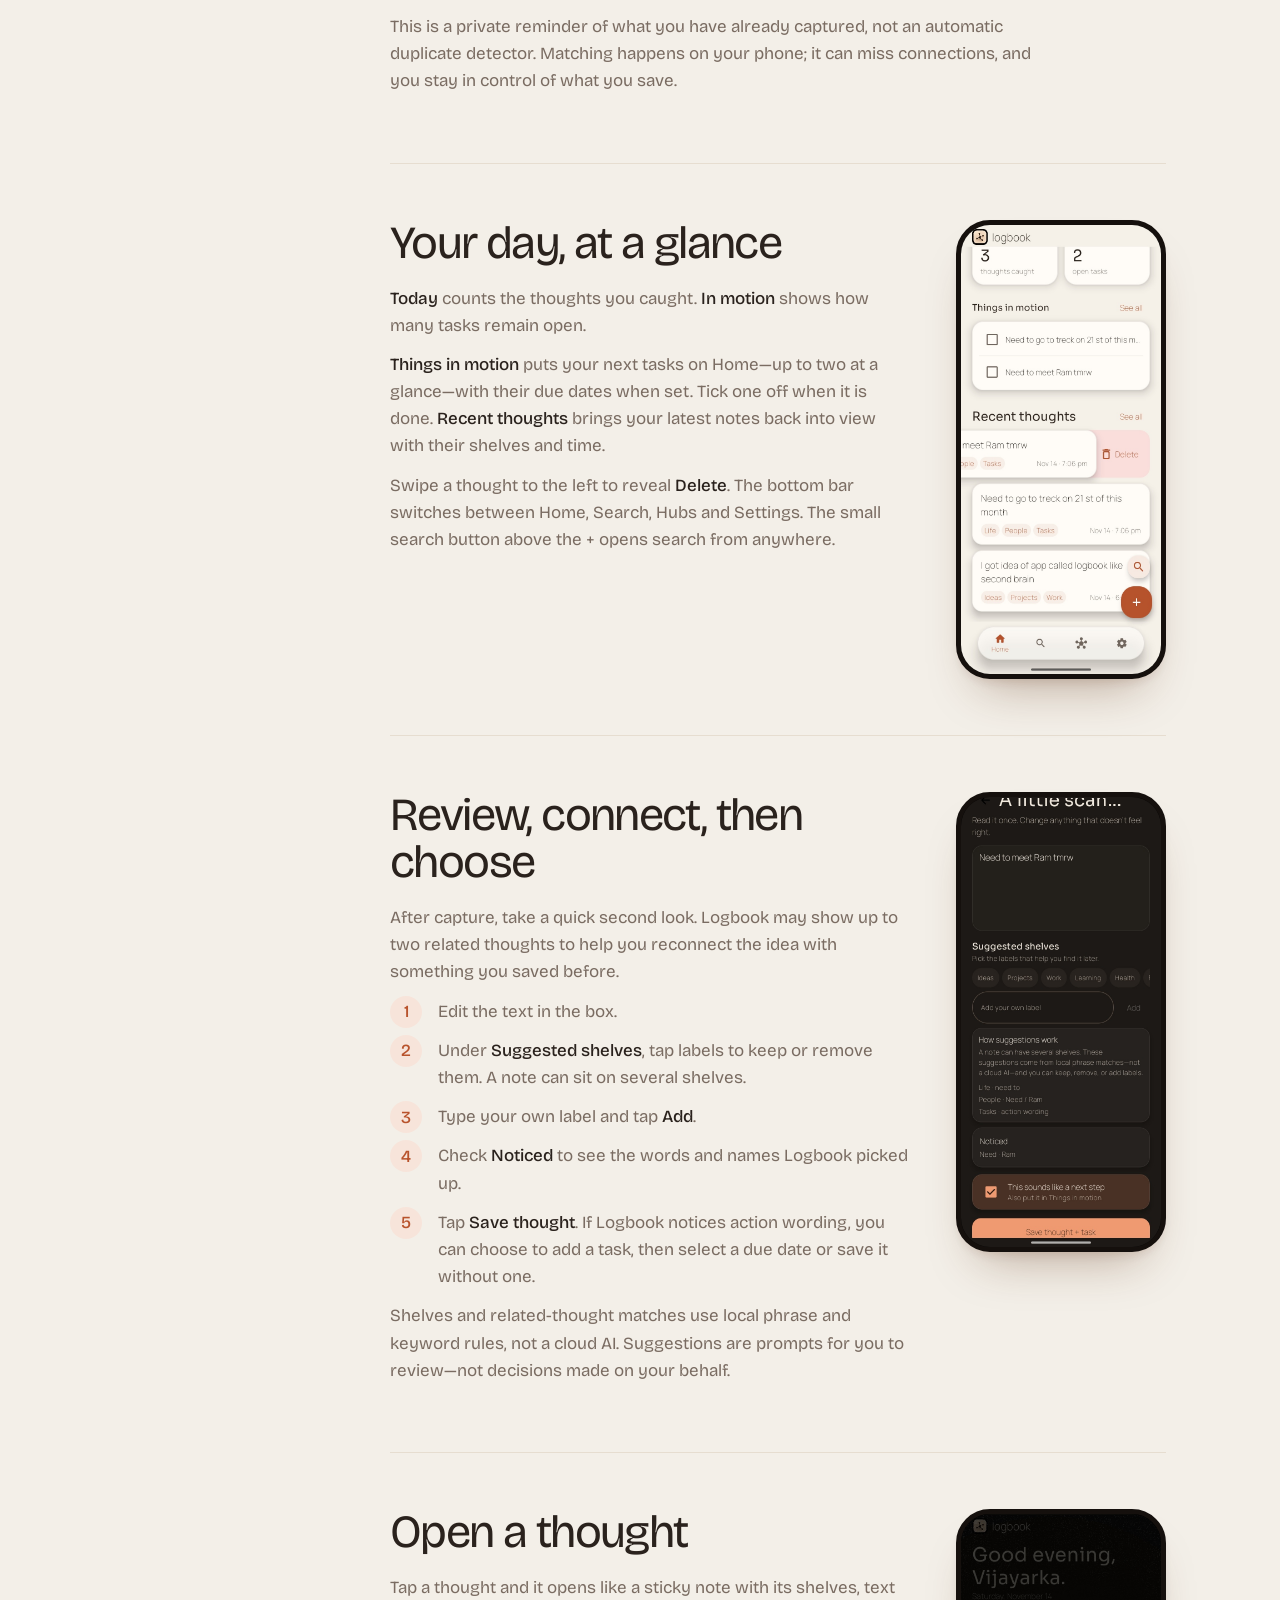
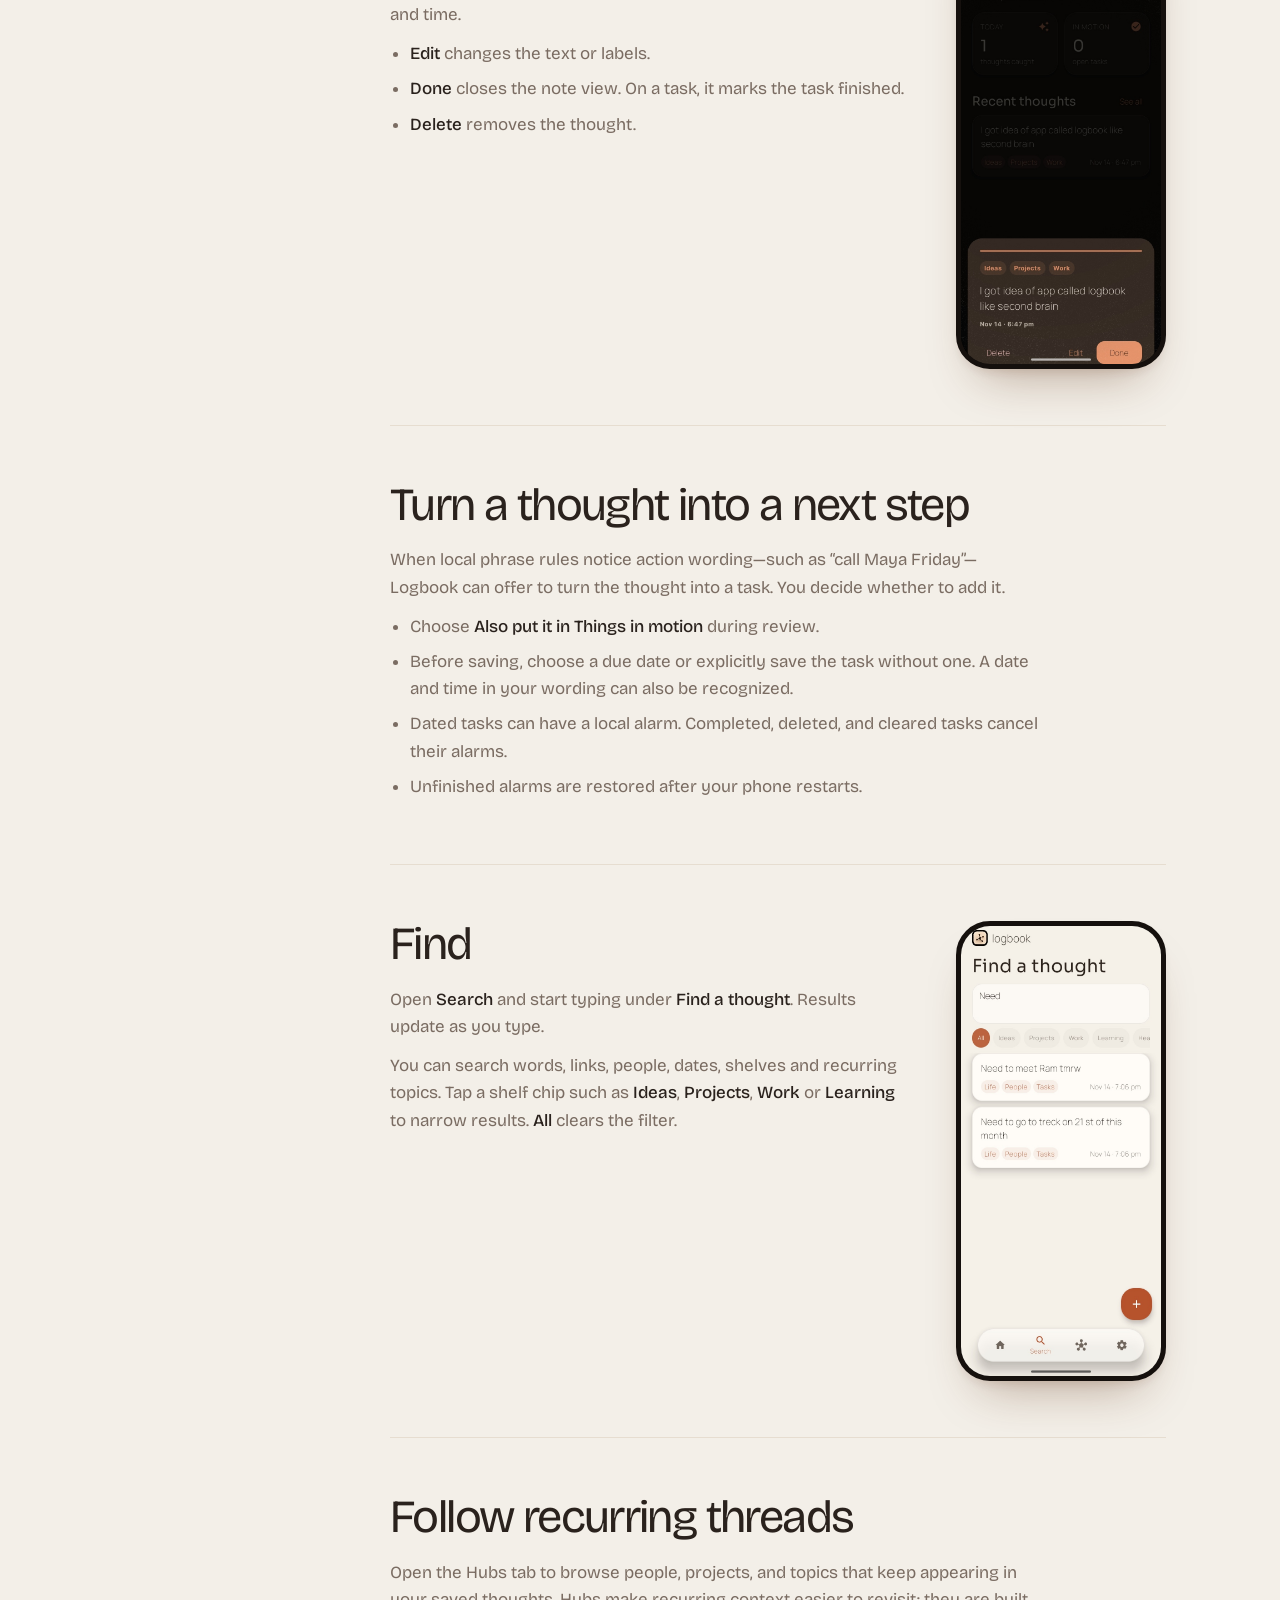
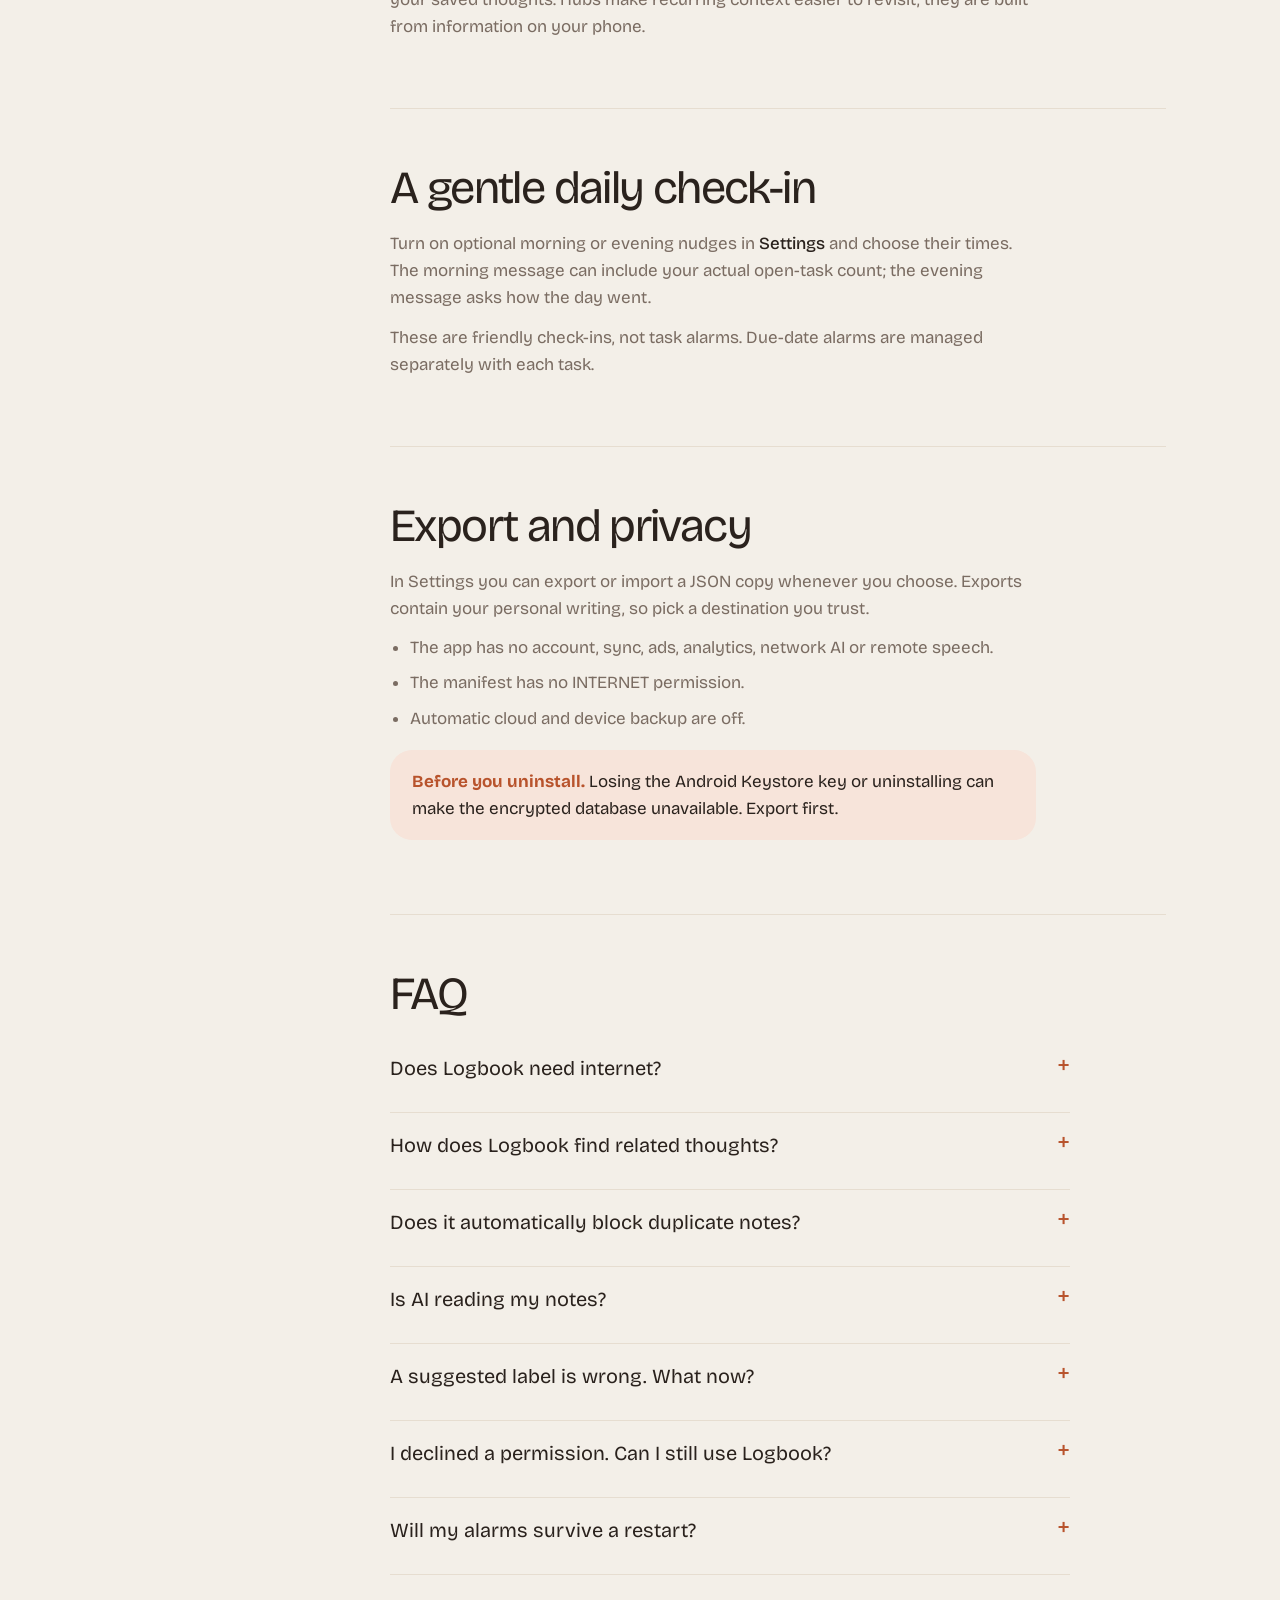
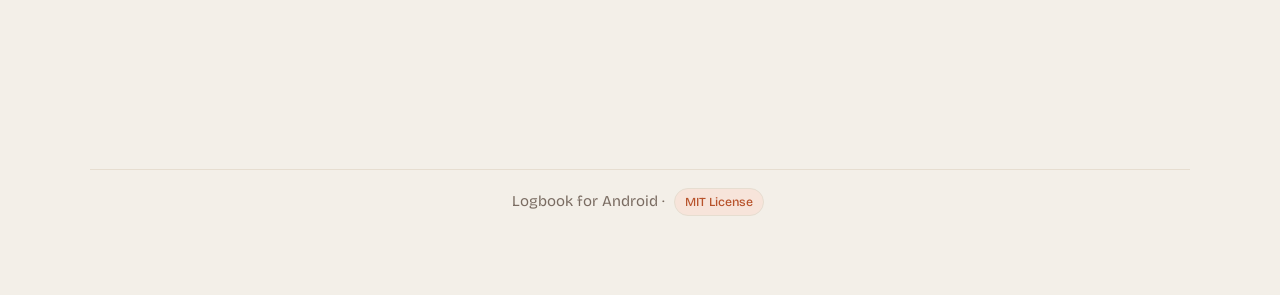
==== commit 33d2ace9: "Reframe Logbook as a private second brain" ====
--- a/docs/guide.html
+++ b/docs/guide.html
@@ -1,21 +1,21 @@
-<!doctype html><html lang="en"><head><meta charset="utf-8"><meta name="viewport" content="width=device-width,initial-scale=1,viewport-fit=cover"><meta name="theme-color" content="#F3EFE8"><title>Logbook guide – how to use it</title><meta name="description" content="Install Logbook, capture thoughts, review labels, find anything, and manage tasks and nudges."><script>try{var t=localStorage.getItem("lb");document.documentElement.dataset.theme=t||(matchMedia("(prefers-color-scheme:dark)").matches?"dark":"light")}catch(e){}</script><link rel="preconnect" href="https://fonts.googleapis.com"><link rel="preconnect" href="https://fonts.gstatic.com" crossorigin><link href="https://fonts.googleapis.com/css2?family=Bricolage+Grotesque:opsz,wght@12..96,300..700&display=swap" rel="stylesheet"><link rel="icon" href="assets/icon.png"><link rel="stylesheet" href="assets/style.css"></head><body><div class="bar"></div><nav class="nav"><a class="brand" href="index.html"><img src="assets/icon.png" alt="">logbook</a><a class="l" href="index.html#how">How it works</a><a class="l" href="index.html#privacy">Privacy</a><a class="l" href="guide.html">Guide</a><button class="tg" aria-label="Toggle theme"></button><a class="btn" href="guide.html#install">Get the app</a></nav>
-<header class="ghero" data-pz><img class="px" data-speed="-.1" src="assets/icon.png" alt=""><h1>How to use Logbook.</h1><p>From first install to export. Everything here works offline.</p></header>
-<div class="gwrap"><nav class="toc" aria-label="Guide sections"><a href="#install">Install</a><a href="#first">First launch</a><a href="#capture">Capture</a><a href="#home">Home</a><a href="#review">Review</a><a href="#open">Open a thought</a><a href="#tasks">Tasks and alarms</a><a href="#find">Find</a><a href="#hubs">Hubs</a><a href="#nudges">Nudges</a><a href="#export">Export and privacy</a><a href="#faq">FAQ</a></nav>
+<!doctype html><html lang="en"><head><meta charset="utf-8"><meta name="viewport" content="width=device-width,initial-scale=1,viewport-fit=cover"><meta name="theme-color" content="#F3EFE8"><title>Your Logbook second brain — guide</title><meta name="description" content="Learn how Logbook helps you capture thoughts, surface related notes, find recurring threads, see open tasks, and keep your second brain private."><script>try{var t=localStorage.getItem("lb");document.documentElement.dataset.theme=t||(matchMedia("(prefers-color-scheme:dark)").matches?"dark":"light")}catch(e){}</script><link rel="preconnect" href="https://fonts.googleapis.com"><link rel="preconnect" href="https://fonts.gstatic.com" crossorigin><link href="https://fonts.googleapis.com/css2?family=Bricolage+Grotesque:opsz,wght@12..96,300..700&display=swap" rel="stylesheet"><link rel="icon" href="assets/icon.png"><link rel="stylesheet" href="assets/style.css"></head><body><div class="bar"></div><nav class="nav"><a class="brand" href="index.html"><img src="assets/icon.png" alt="">logbook</a><a class="l" href="index.html#how">How it works</a><a class="l" href="index.html#privacy">Privacy</a><a class="l" href="guide.html">Guide</a><button class="tg" aria-label="Toggle theme"></button><a class="btn" href="guide.html#install">Get the app</a></nav>
+<header class="ghero" data-pz><img class="px" data-speed="-.1" src="assets/icon.png" alt=""><h1>Your second brain, in your hands.</h1><p>Capture a thought, reconnect it to what you know, and keep your next steps in view—all on your phone.</p></header>
+<div class="gwrap"><nav class="toc" aria-label="Guide sections"><a href="#install">Install</a><a href="#first">First launch</a><a href="#capture">Capture &amp; connect</a><a href="#home">Home</a><a href="#review">Review</a><a href="#open">Open a thought</a><a href="#tasks">Tasks and alarms</a><a href="#find">Find</a><a href="#hubs">Hubs</a><a href="#nudges">Nudges</a><a href="#export">Export and privacy</a><a href="#faq">FAQ</a></nav>
 <main>
 <section class="sec" id="install"><h2>Install</h2><p>Get Logbook from the <a href="https://github.com/vijayarkananduri/logbook/releases/latest">latest release</a> and install it on your Android phone.</p><ol><li>Download <b>app-debug.apk</b> from the release page.</li><li>Open the downloaded file. If Android asks, allow installs from your browser or file manager.</li><li>Tap <b>Install</b>, then open Logbook.</li></ol><p>To build from source, run this command and find the APK at <code>app/build/outputs/apk/debug/app-debug.apk</code>:</p><pre>gradle --no-daemon :app:assembleDebug</pre></section>
-<section class="sec" id="first"><h2>First launch</h2><p>Onboarding asks for two permissions. Both are optional.</p><ul class="d"><li><b>Notifications</b> let local task alarms and friendly nudges reach you.</li><li><b>Microphone</b> lets you dictate a thought.</li></ul><p>If you decline either one, typing and the rest of the app still work.</p></section>
-<section class="sec" id="capture"><h2>Capture</h2><p>Tap the round <b>+</b> button at the bottom right. Type your thought, or speak it using Android's on-device speech recognition when your phone offers it. There is no remote speech fallback, so dictation never leaves the phone.</p><p>You can save a link, a feeling, a person's name, or a plain idea. One line is enough.</p></section>
-<section class="sec" id="home"><div class="row"><div><h2>Home</h2><p><b>Today</b> counts the thoughts you caught. <b>In motion</b> counts open tasks.</p><p><b>Things in motion</b> lists open tasks. Tick the box when one is done. <b>Recent thoughts</b> shows your latest notes with their shelves and time.</p><p>Swipe a thought to the left to reveal <b>Delete</b>. The bottom bar switches between Home, Search, Hubs and Settings. The small search button above the + opens search from anywhere.</p></div><div class="fig"><div class="phone" data-tilt><img src="assets/home.jpg" alt="Home screen"></div></div></div></section>
-<section class="sec" id="review"><div class="row"><div><h2>Review before saving</h2><p>After you capture, a short review screen says <b>Read it once. Change anything that doesn't feel right.</b></p><ol><li>Edit the text in the box.</li><li>Under <b>Suggested shelves</b>, tap labels to keep or remove them. A note can sit on several shelves.</li><li>Type your own label and tap <b>Add</b>.</li><li>Check <b>Noticed</b> to see the words and names Logbook picked up.</li><li>Tap <b>Save thought</b>. If the note sounds like an action, the button reads <b>Save thought + task</b>.</li></ol><p><b>How suggestions work</b> explains each match. They come from local phrase matches, not a cloud AI.</p></div><div class="fig"><div class="phone" data-tilt><img src="assets/scan.jpg" alt="Review screen"></div></div></div></section>
+<section class="sec" id="first"><h2>Make it yours</h2><p>Logbook is ready for your thoughts without an account or setup. Two permissions are optional.</p><ul class="d"><li><b>Notifications</b> let local task alarms and friendly nudges reach you.</li><li><b>Microphone</b> lets you dictate a thought.</li></ul><p>If you decline either one, typing and the rest of the app still work.</p></section>
+<section class="sec" id="capture"><h2>Catch a thought—and reconnect it</h2><p>Tap the round <b>+</b> button at the bottom right. Type a thought or dictate with Android’s on-device speech recognition when available. There is no remote speech fallback.</p><p>As your draft takes shape, Logbook compares its keywords with saved thought text, shelves, and attributes. When it finds a close match, it can surface up to two related thoughts while you write and again during review. Tap one to browse its shelf.</p><p>This is a private reminder of what you have already captured, not an automatic duplicate detector. Matching happens on your phone; it can miss connections, and you stay in control of what you save.</p></section>
+<section class="sec" id="home"><div class="row"><div><h2>Your day, at a glance</h2><p><b>Today</b> counts the thoughts you caught. <b>In motion</b> shows how many tasks remain open.</p><p><b>Things in motion</b> puts your next tasks on Home—up to two at a glance—with their due dates when set. Tick one off when it is done. <b>Recent thoughts</b> brings your latest notes back into view with their shelves and time.</p><p>Swipe a thought to the left to reveal <b>Delete</b>. The bottom bar switches between Home, Search, Hubs and Settings. The small search button above the + opens search from anywhere.</p></div><div class="fig"><div class="phone" data-tilt><img src="assets/home.jpg" alt="Home screen"></div></div></div></section>
+<section class="sec" id="review"><div class="row"><div><h2>Review, connect, then choose</h2><p>After capture, take a quick second look. Logbook may show up to two related thoughts to help you reconnect the idea with something you saved before.</p><ol><li>Edit the text in the box.</li><li>Under <b>Suggested shelves</b>, tap labels to keep or remove them. A note can sit on several shelves.</li><li>Type your own label and tap <b>Add</b>.</li><li>Check <b>Noticed</b> to see the words and names Logbook picked up.</li><li>Tap <b>Save thought</b>. If Logbook notices action wording, you can choose to add a task, then select a due date or save it without one.</li></ol><p>Shelves and related-thought matches use local phrase and keyword rules, not a cloud AI. Suggestions are prompts for you to review—not decisions made on your behalf.</p></div><div class="fig"><div class="phone" data-tilt><img src="assets/scan.jpg" alt="Review screen"></div></div></div></section>
 <section class="sec" id="open"><div class="row"><div><h2>Open a thought</h2><p>Tap a thought and it opens like a sticky note with its shelves, text and time.</p><ul class="d"><li><b>Edit</b> changes the text or labels.</li><li><b>Done</b> closes the note view. On a task, it marks the task finished.</li><li><b>Delete</b> removes the thought.</li></ul></div><div class="fig"><div class="phone" data-tilt><img src="assets/note.jpg" alt="Sticky note view"></div></div></div></section>
-<section class="sec" id="tasks"><h2>Tasks and alarms</h2><p>When a note looks like an action, such as "call Maya Friday" or "remember to send the file", Logbook can suggest a task and a local alarm.</p><ul class="d"><li>Tick <b>Also put it in Things in motion</b> on the review screen to make the task.</li><li><b>Nothing is scheduled until you choose to save.</b></li><li>Completed, deleted and cleared tasks cancel their alarms.</li><li>Unfinished alarms are restored after your phone restarts.</li></ul></section>
+<section class="sec" id="tasks"><h2>Turn a thought into a next step</h2><p>When local phrase rules notice action wording—such as “call Maya Friday”—Logbook can offer to turn the thought into a task. You decide whether to add it.</p><ul class="d"><li>Choose <b>Also put it in Things in motion</b> during review.</li><li>Before saving, choose a due date or explicitly save the task without one. A date and time in your wording can also be recognized.</li><li>Dated tasks can have a local alarm. Completed, deleted, and cleared tasks cancel their alarms.</li><li>Unfinished alarms are restored after your phone restarts.</li></ul></section>
 <section class="sec" id="find"><div class="row"><div><h2>Find</h2><p>Open <b>Search</b> and start typing under <b>Find a thought</b>. Results update as you type.</p><p>You can search words, links, people, dates, shelves and recurring topics. Tap a shelf chip such as <b>Ideas</b>, <b>Projects</b>, <b>Work</b> or <b>Learning</b> to narrow results. <b>All</b> clears the filter.</p></div><div class="fig"><div class="phone" data-tilt><img src="assets/search.jpg" alt="Search screen"></div></div></div></section>
-<section class="sec" id="hubs"><h2>Hubs</h2><p>Open the Hubs tab to browse people, projects and topics that keep appearing in your notes. Related thoughts are matched locally, so a hub grows as you write.</p></section>
-<section class="sec" id="nudges"><h2>Nudges</h2><p>Two optional check-ins arrive with shuffled wording. The morning one includes your real number of open tasks when that helps. The evening one asks how the day went.</p><p>They are not task reminders. Change both times in <b>Settings</b>.</p></section>
+<section class="sec" id="hubs"><h2>Follow recurring threads</h2><p>Open the Hubs tab to browse people, projects, and topics that keep appearing in your saved thoughts. Hubs make recurring context easier to revisit; they are built from information on your phone.</p></section>
+<section class="sec" id="nudges"><h2>A gentle daily check-in</h2><p>Turn on optional morning or evening nudges in <b>Settings</b> and choose their times. The morning message can include your actual open-task count; the evening message asks how the day went.</p><p>These are friendly check-ins, not task alarms. Due-date alarms are managed separately with each task.</p></section>
 <section class="sec" id="export"><h2>Export and privacy</h2><p>In Settings you can export or import a JSON copy whenever you choose. Exports contain your personal writing, so pick a destination you trust.</p><ul class="d"><li>The app has no account, sync, ads, analytics, network AI or remote speech.</li><li>The manifest has no INTERNET permission.</li><li>Automatic cloud and device backup are off.</li></ul><div class="note"><b>Before you uninstall.</b> Losing the Android Keystore key or uninstalling can make the encrypted database unavailable. Export first.</div></section>
 <section class="sec" id="faq"><h2>FAQ</h2>
 <details><summary>Does Logbook need internet?</summary><p>No. The app is not allowed to use the network at all.</p></details>
-<details><summary>Is AI reading my notes?</summary><p>No. Labels, dates, tasks and related thoughts come from deterministic rules on your phone.</p></details>
+<details><summary>How does Logbook find related thoughts?</summary><p>It compares keywords in your draft with text, shelves, and attributes in saved thoughts, entirely on your device. It can surface up to two likely matches. This is local keyword matching—not AI—and it may miss a connection.</p></details><details><summary>Does it automatically block duplicate notes?</summary><p>No. Related-thought cards are suggestions to revisit your own notes. You choose whether to open a match or save the new thought.</p></details><details><summary>Is AI reading my notes?</summary><p>No. Labels, dates, tasks, and related-thought matches come from local rules on your phone.</p></details>
 <details><summary>A suggested label is wrong. What now?</summary><p>Tap it on the review screen to remove it, or add your own. Your choice is what gets saved.</p></details>
 <details><summary>I declined a permission. Can I still use Logbook?</summary><p>Yes. Without notifications you won't get alarms or nudges. Without the microphone you can still type.</p></details>
 <details><summary>Will my alarms survive a restart?</summary><p>Yes. Unfinished task alarms are restored after reboot.</p></details>
